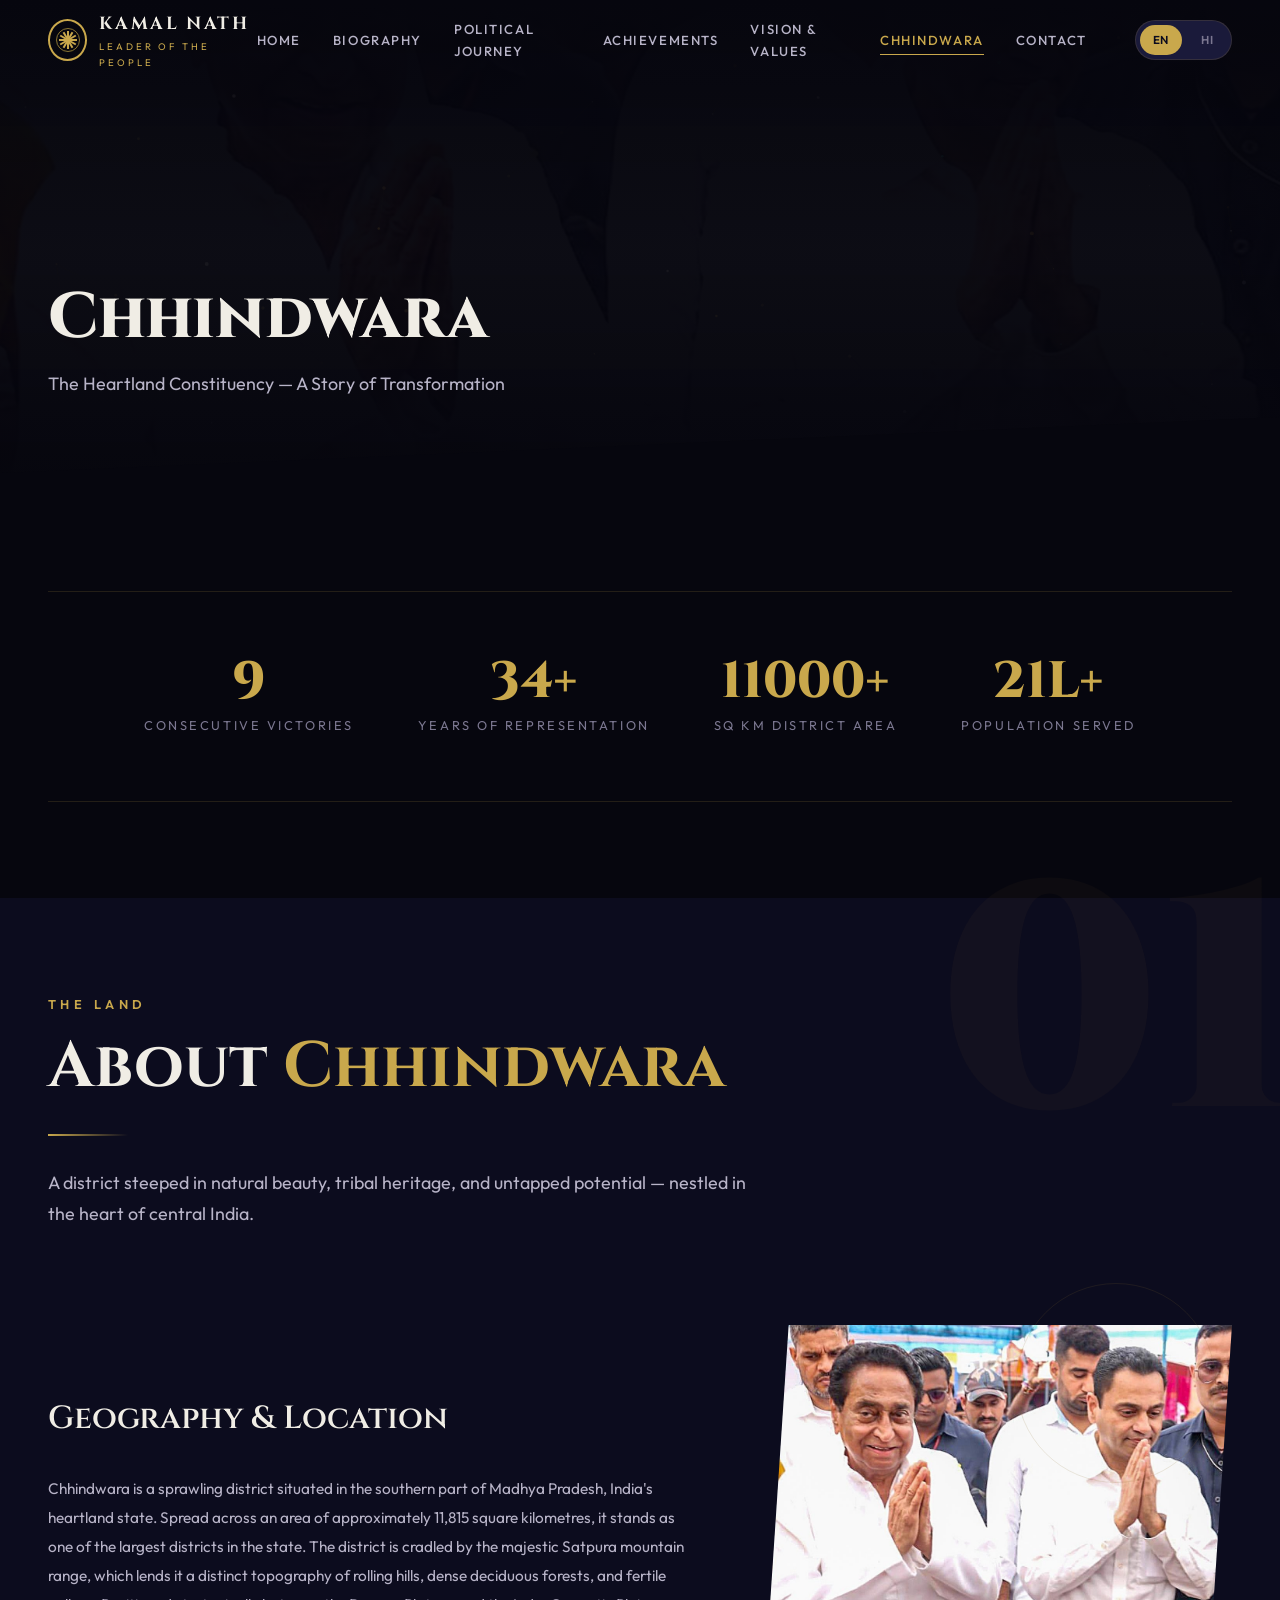
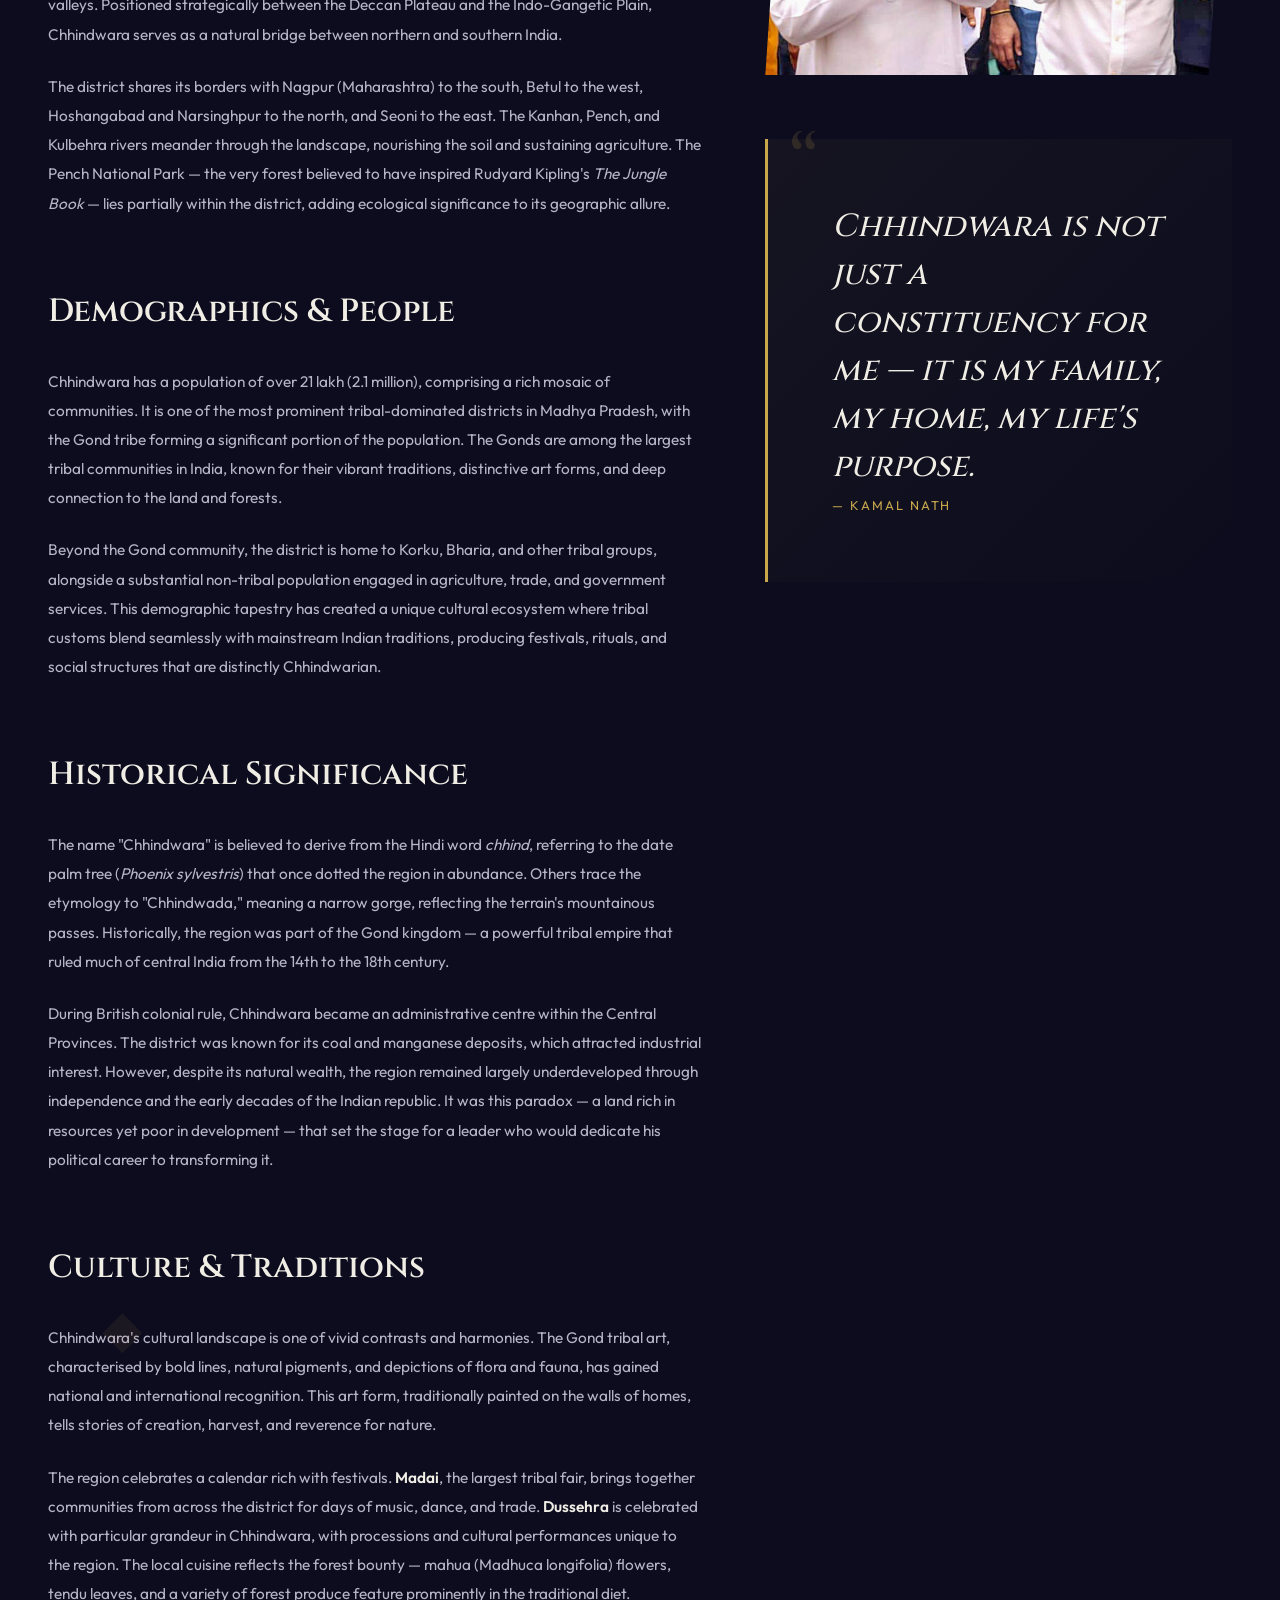
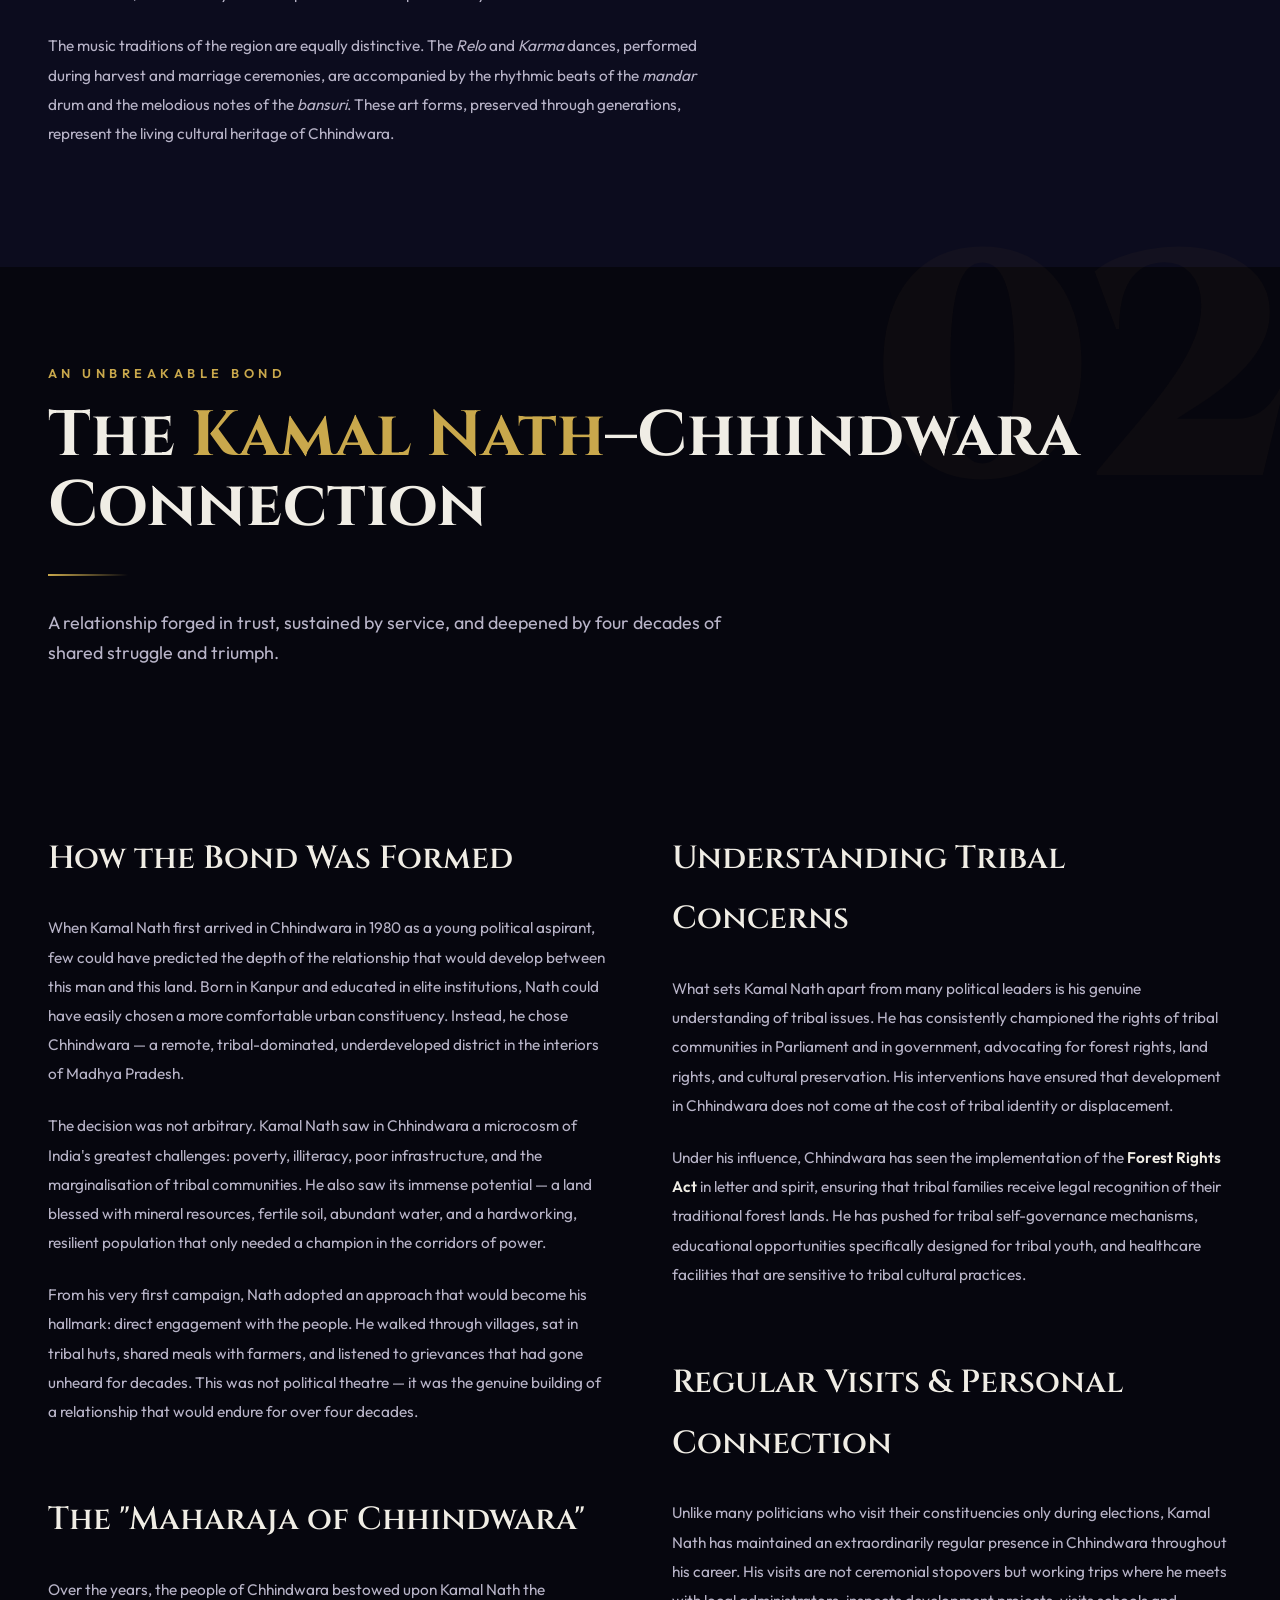
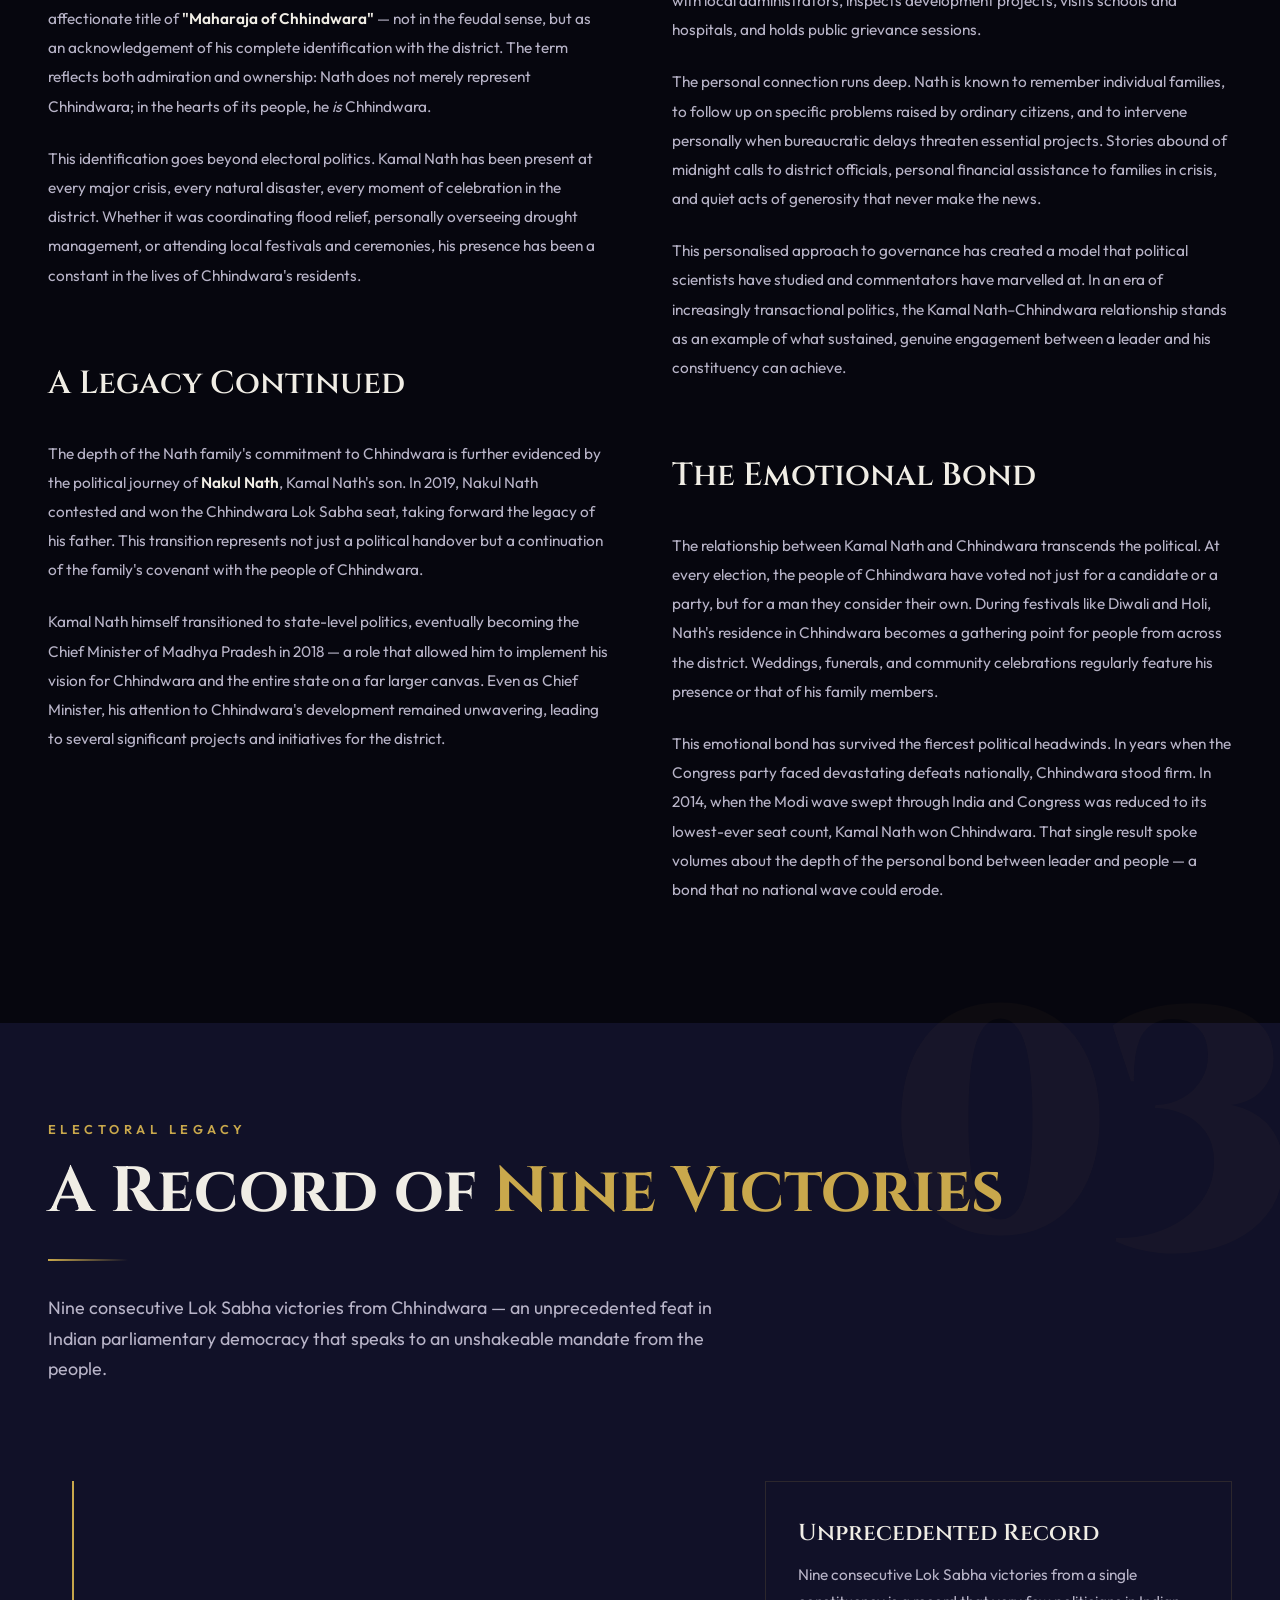
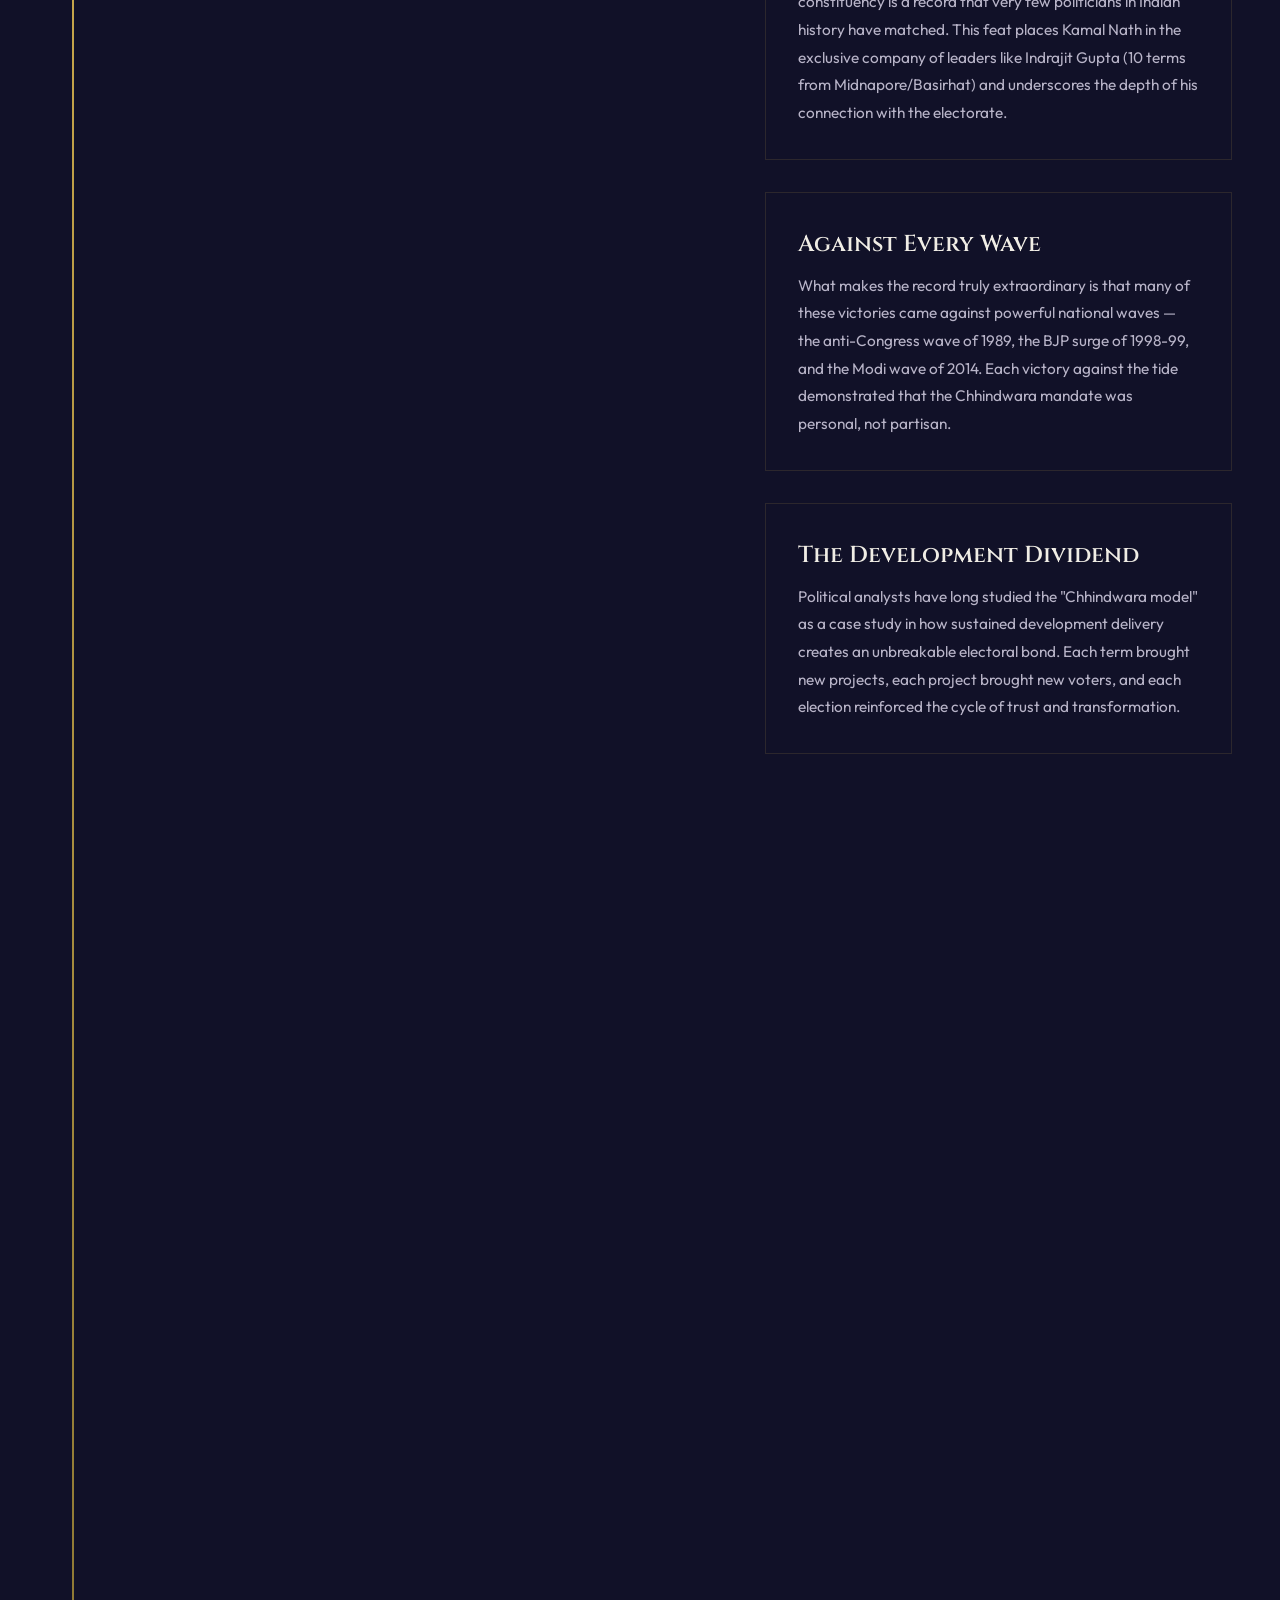
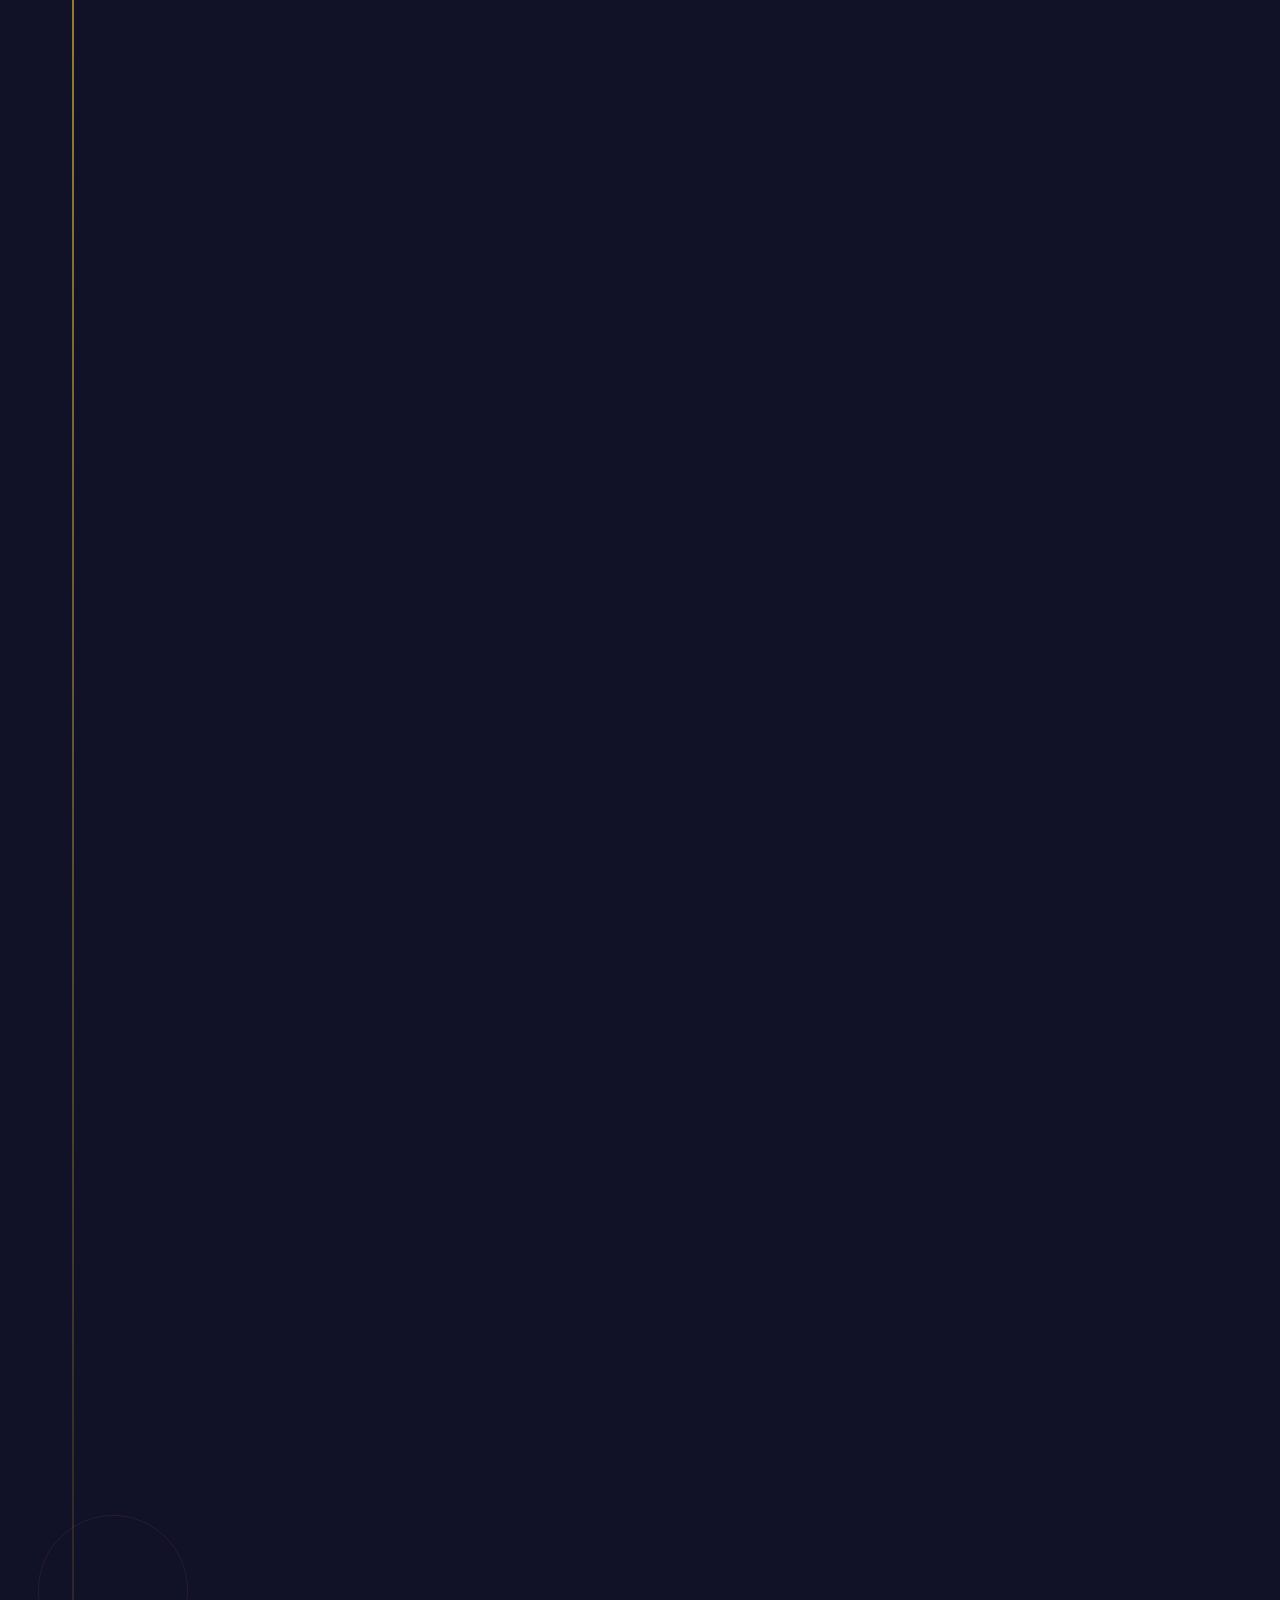
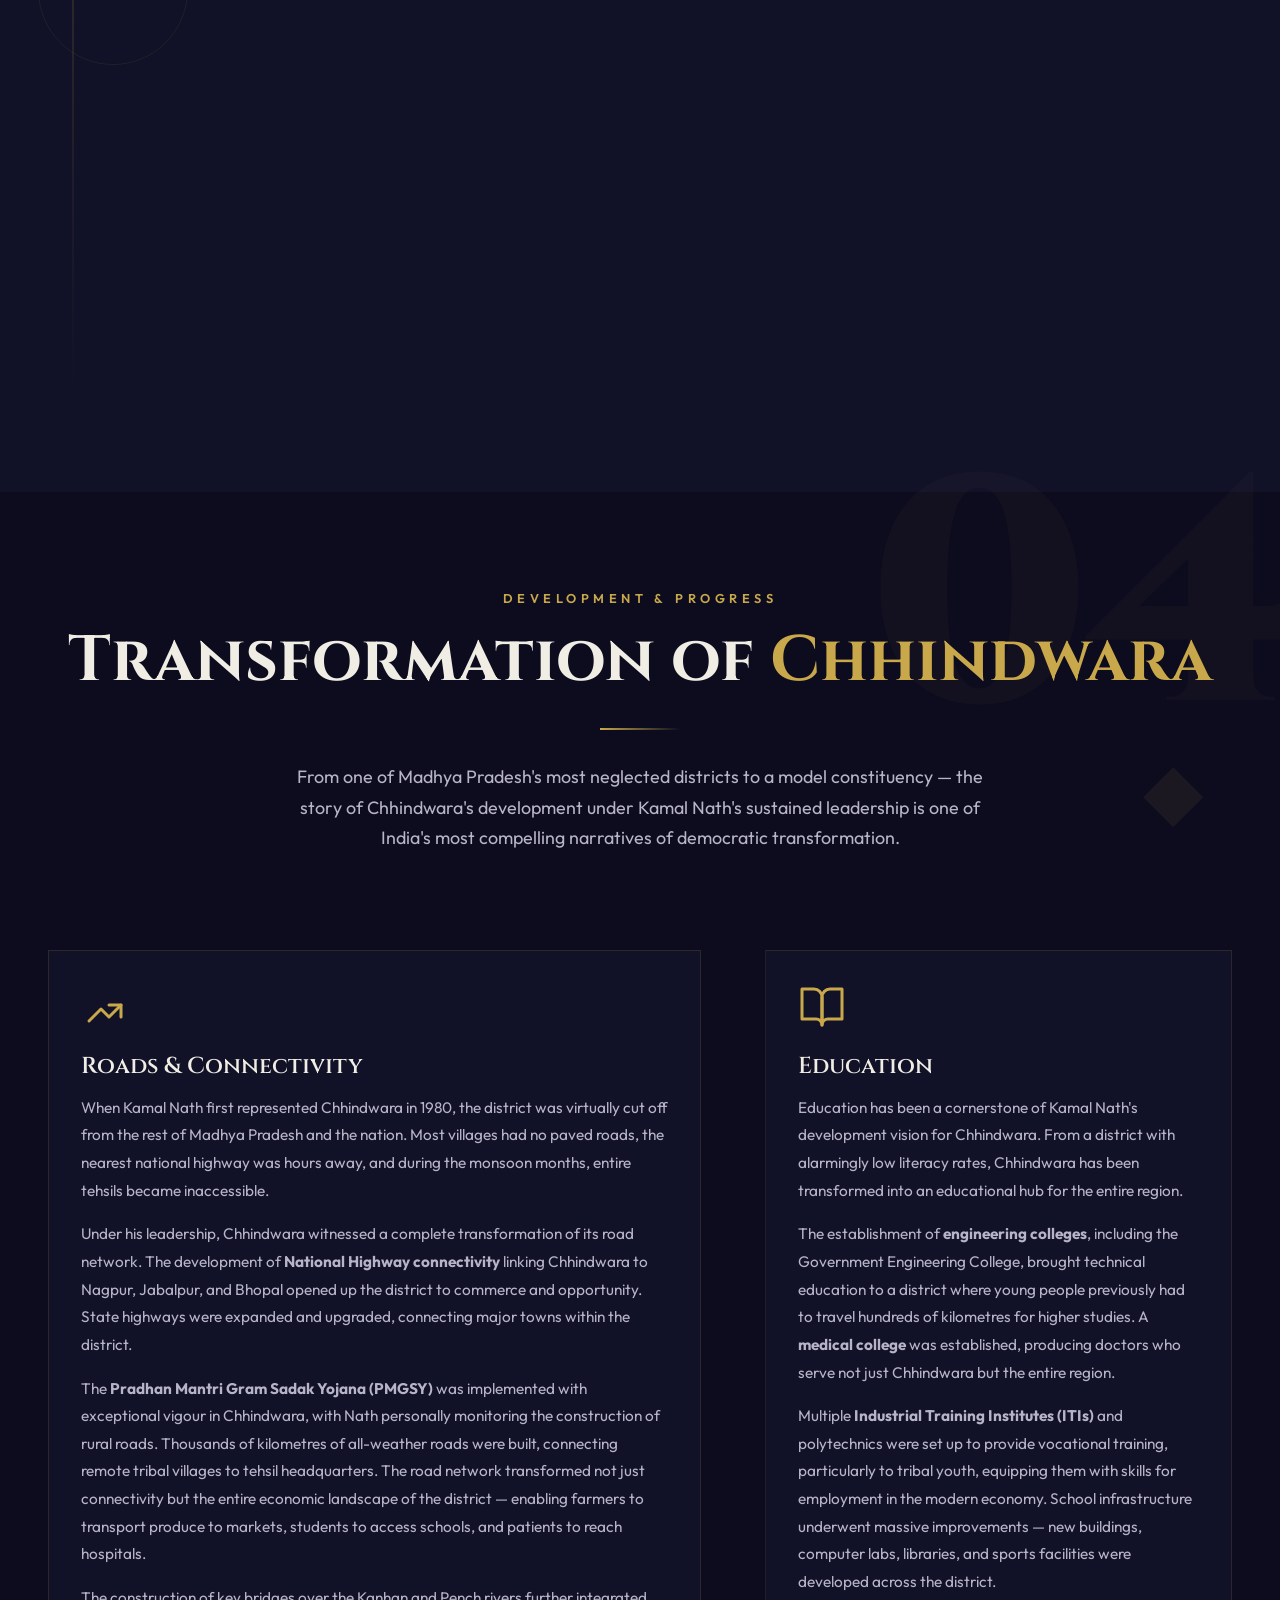
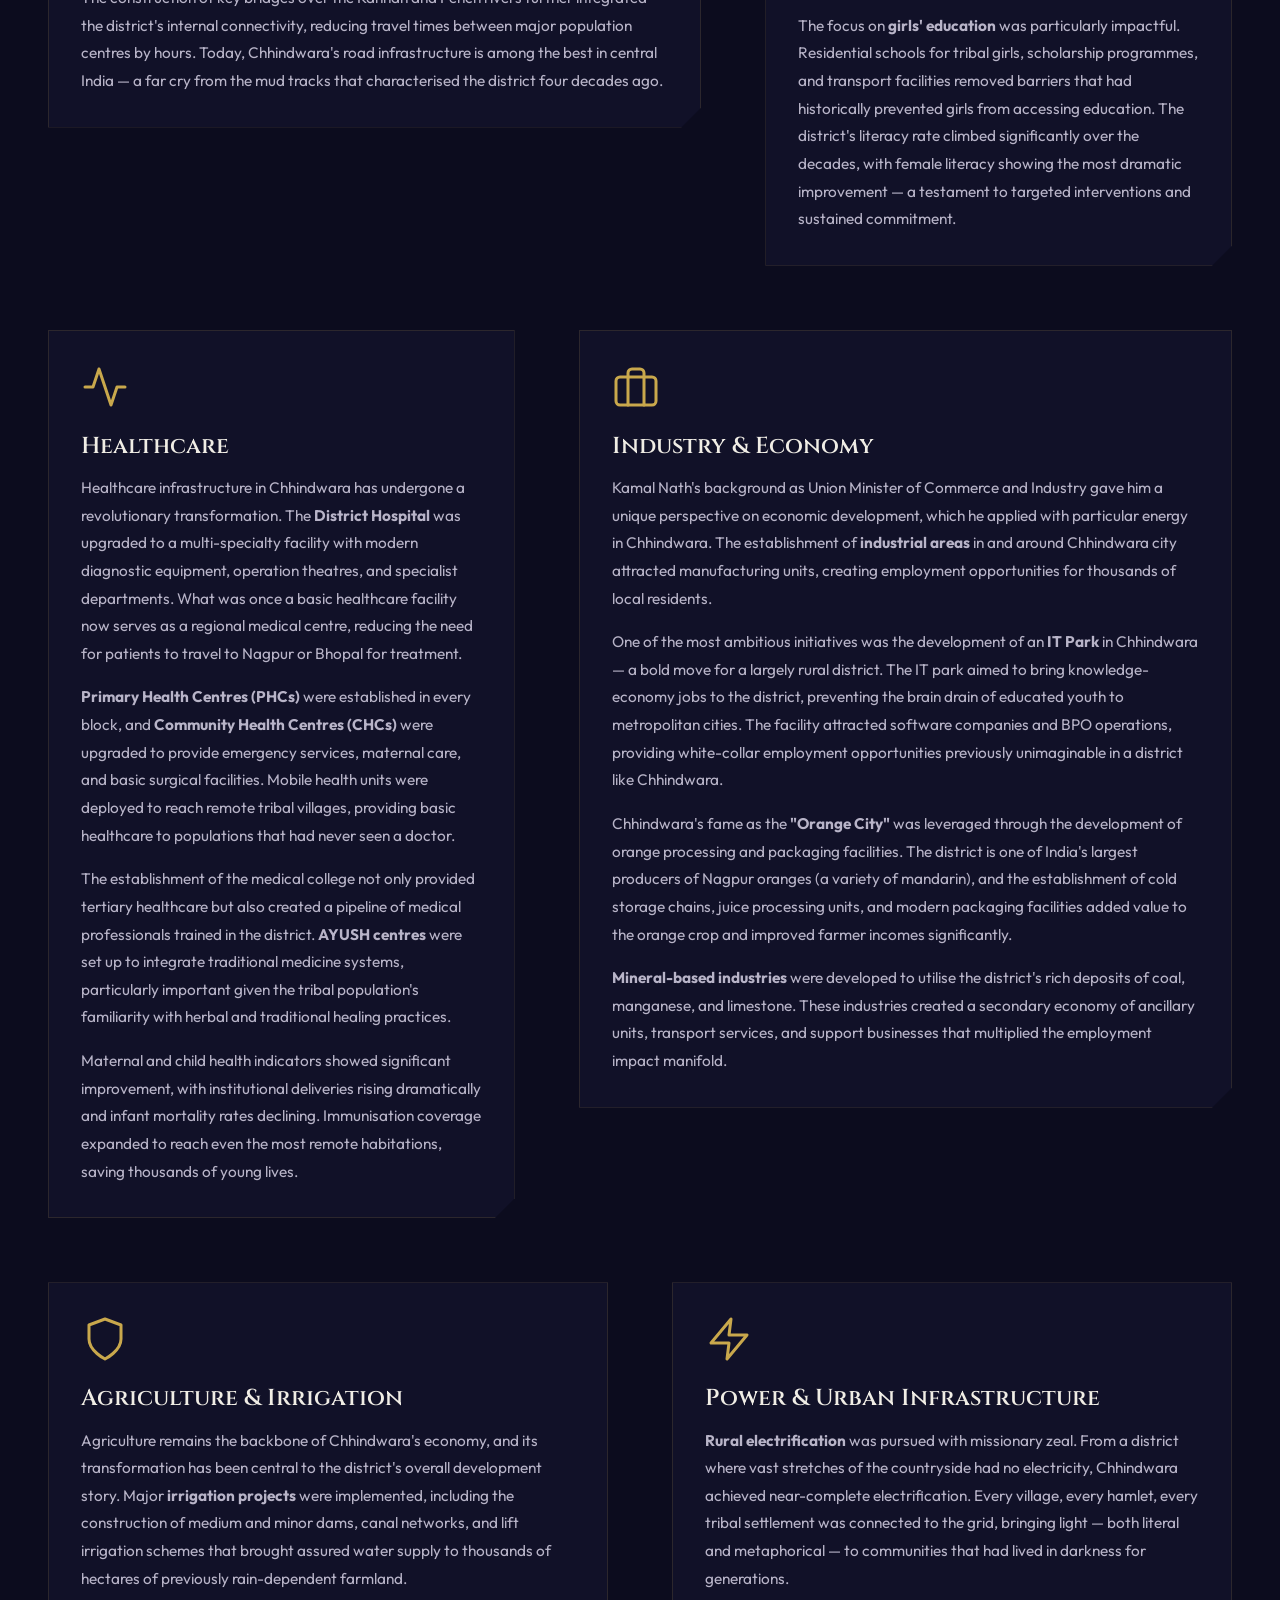
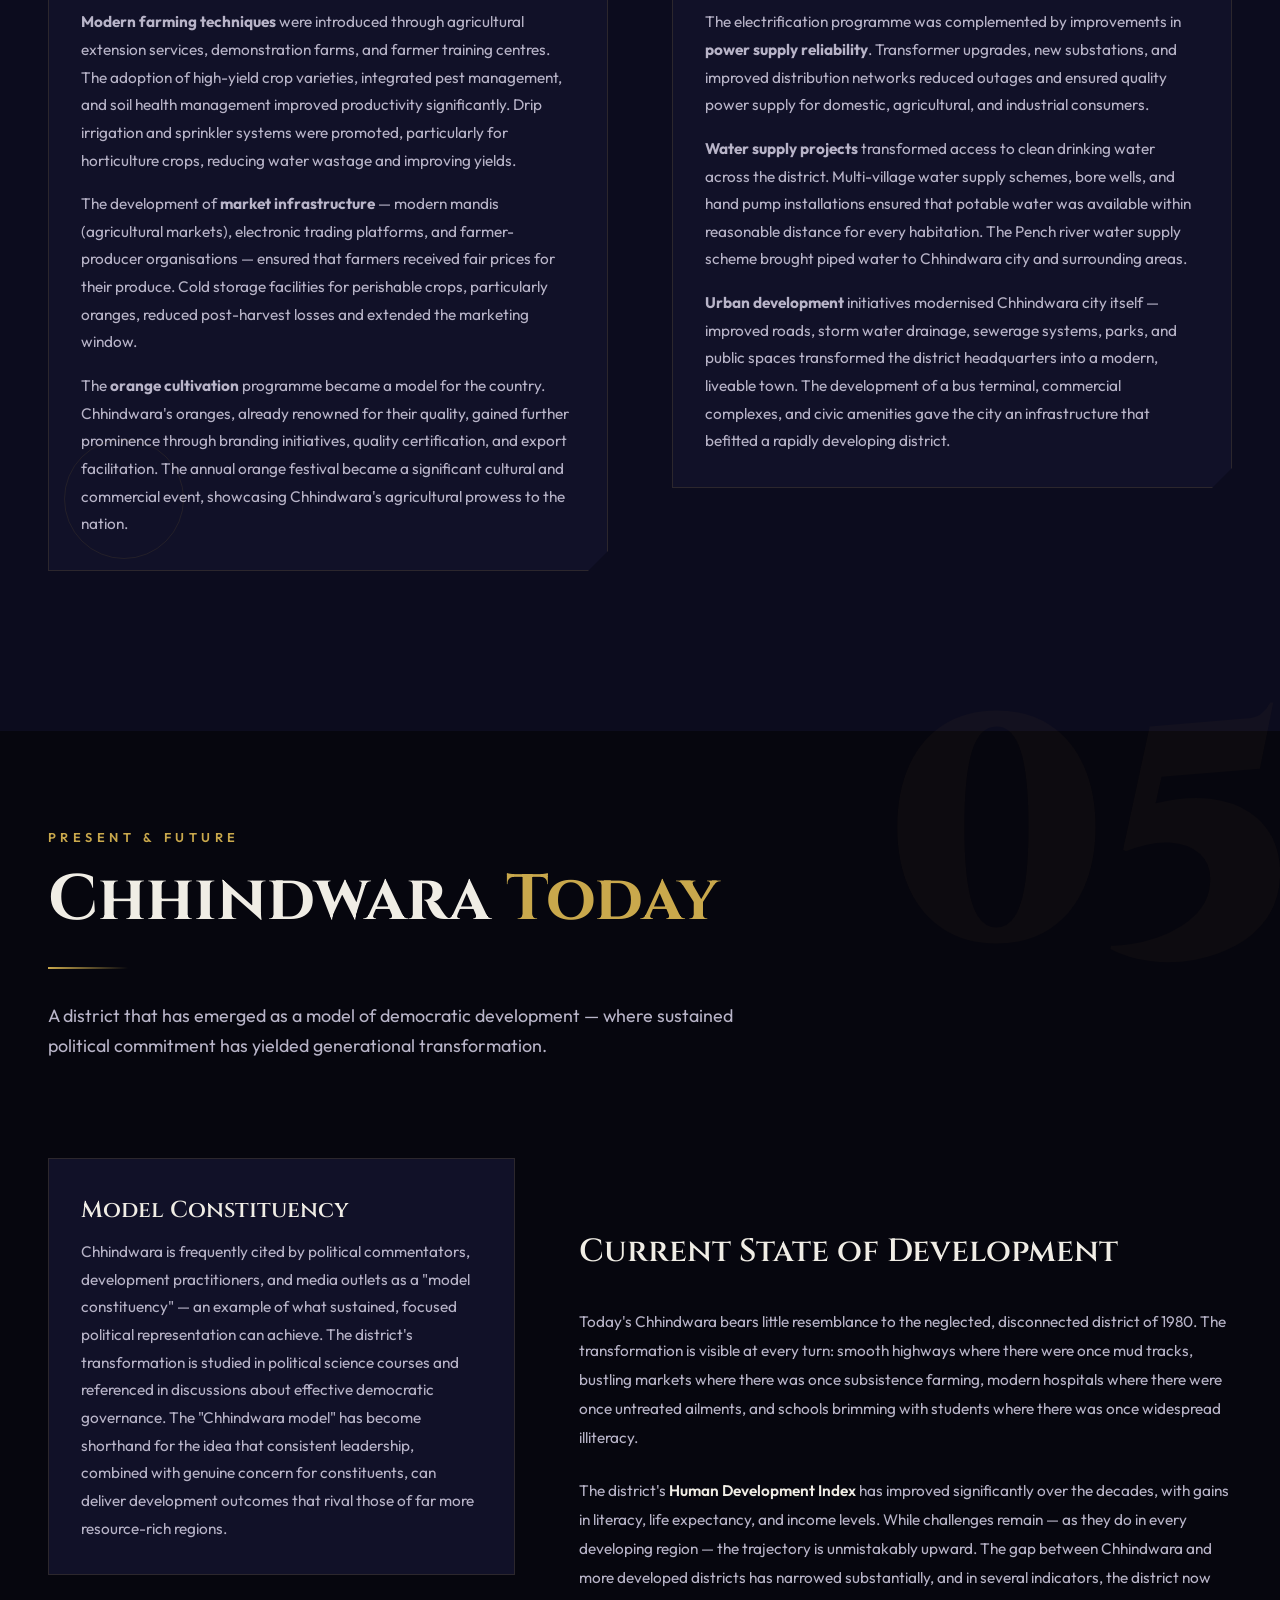
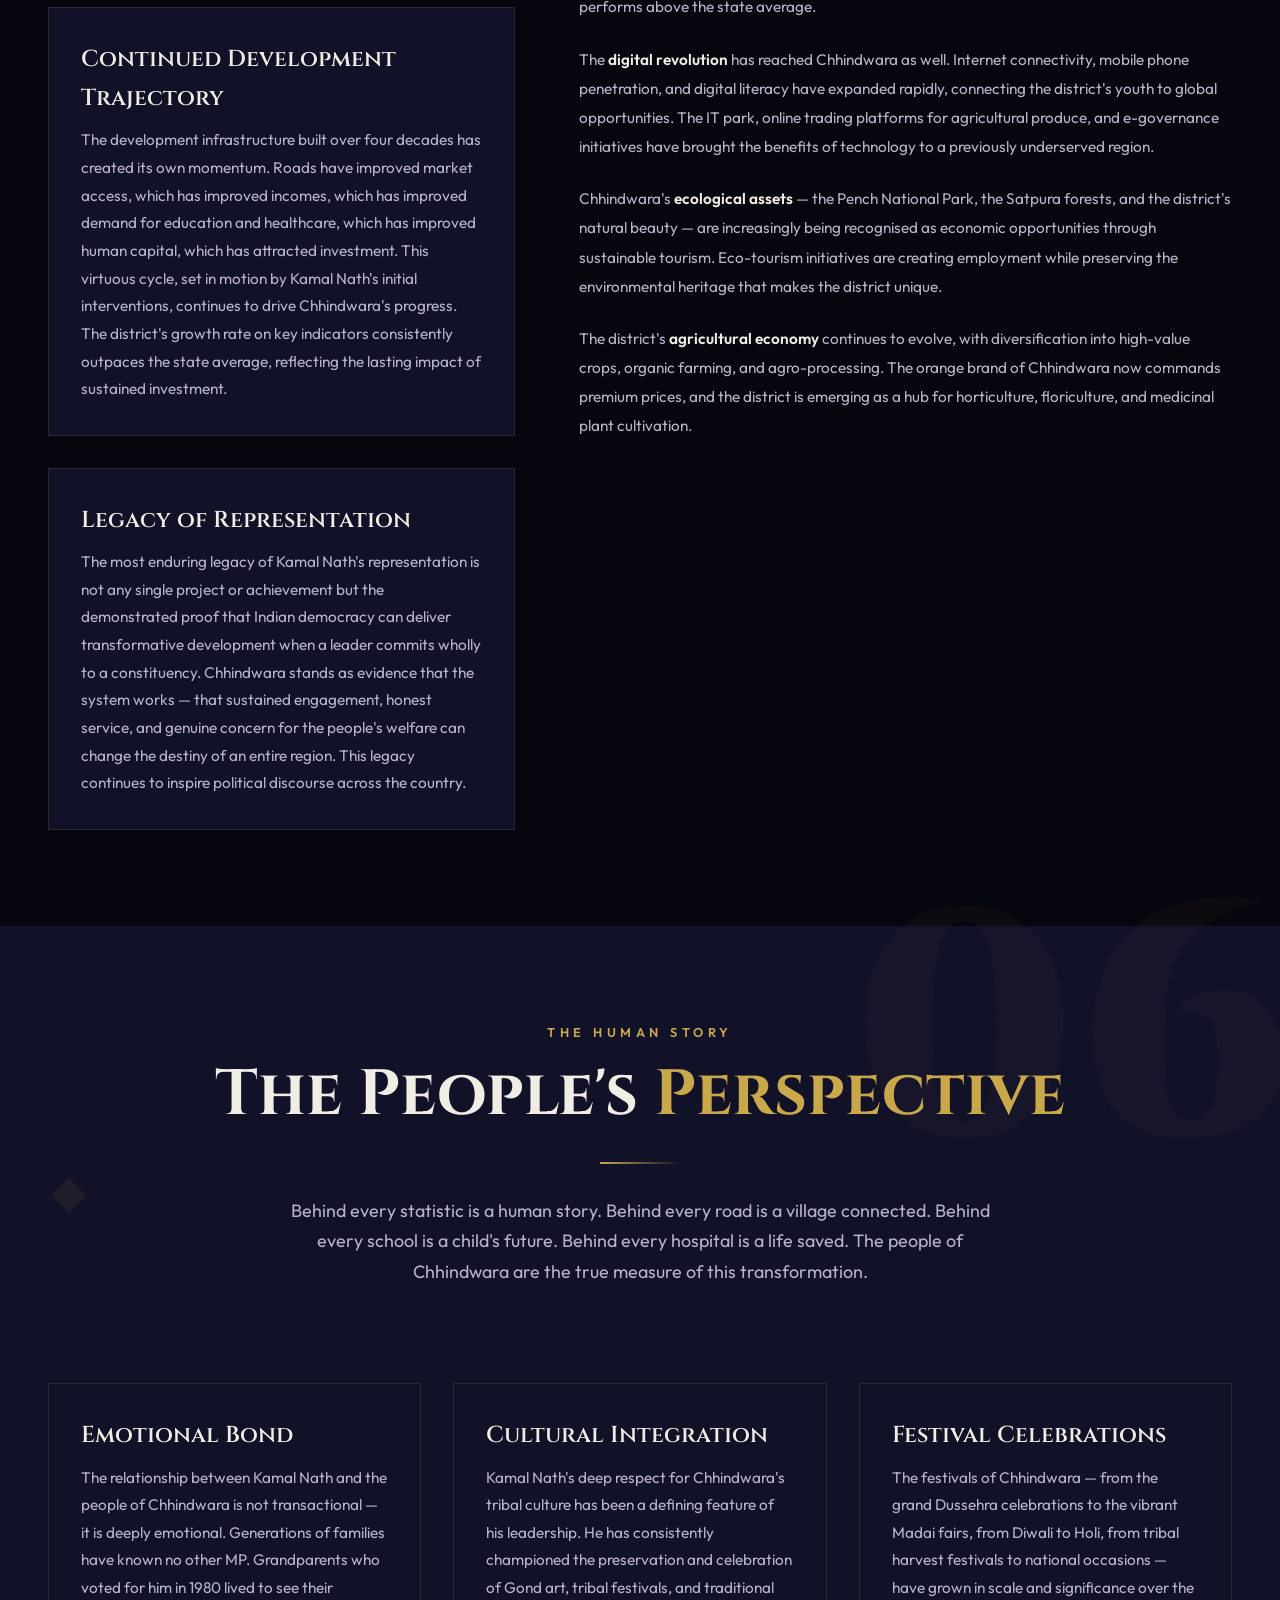
==== en/chhindwara.html @ b353829d "Initial commit" ====
<!DOCTYPE html>
<html lang="en">
<head>
  <meta charset="UTF-8">
  <meta name="viewport" content="width=device-width, initial-scale=1.0">
  <title>Chhindwara — Kamal Nath | The Heartland Constituency</title>
  <meta name="description" content="Discover the deep bond between Kamal Nath and Chhindwara — 9 consecutive electoral victories, decades of transformative development, and an unbreakable relationship with the people.">
  <link rel="stylesheet" href="../css/style.css">
  <link rel="icon" type="image/x-icon" href="../images/favicon.ico">
</head>
<body>

  <!-- Loading Screen -->
  <div class="loader">
    <div class="loader__emblem"></div>
    <div class="loader__text">Loading</div>
  </div>

  <!-- Particle Background -->
  <canvas id="particle-canvas"></canvas>

  <!-- Navigation -->
  <nav class="nav">
    <a href="index.html" class="nav__logo">
      <div class="nav__logo-emblem">
        <span class="ashoka-spoke" style="transform: rotate(0deg)"></span>
        <span class="ashoka-spoke" style="transform: rotate(30deg)"></span>
        <span class="ashoka-spoke" style="transform: rotate(60deg)"></span>
        <span class="ashoka-spoke" style="transform: rotate(90deg)"></span>
        <span class="ashoka-spoke" style="transform: rotate(120deg)"></span>
        <span class="ashoka-spoke" style="transform: rotate(150deg)"></span>
      </div>
      <div>
        <span class="nav__logo-text">Kamal Nath</span>
        <span class="nav__logo-subtitle">Leader of the People</span>
      </div>
    </a>

    <div class="nav__links">
      <a href="index.html" class="nav__link">Home</a>
      <a href="biography.html" class="nav__link">Biography</a>
      <a href="political-journey.html" class="nav__link">Political Journey</a>
      <a href="achievements.html" class="nav__link">Achievements</a>
      <a href="vision-values.html" class="nav__link">Vision &amp; Values</a>
      <a href="chhindwara.html" class="nav__link active">Chhindwara</a>
      <a href="contact.html" class="nav__link">Contact</a>
      <div class="lang-toggle">
        <a href="chhindwara.html" class="lang-toggle__btn active">EN</a>
        <a href="../hi/chhindwara.html" class="lang-toggle__btn">HI</a>
      </div>
    </div>

    <button class="nav__hamburger" aria-label="Toggle navigation">
      <span></span>
      <span></span>
      <span></span>
    </button>
  </nav>

  <!-- Mobile Navigation Overlay -->
  <div class="nav__mobile-overlay">
    <a href="index.html" class="nav__link">Home</a>
    <a href="biography.html" class="nav__link">Biography</a>
    <a href="political-journey.html" class="nav__link">Political Journey</a>
    <a href="achievements.html" class="nav__link">Achievements</a>
    <a href="vision-values.html" class="nav__link">Vision &amp; Values</a>
    <a href="chhindwara.html" class="nav__link active">Chhindwara</a>
    <a href="contact.html" class="nav__link">Contact</a>
    <div class="lang-toggle">
      <a href="chhindwara.html" class="lang-toggle__btn active">EN</a>
      <a href="../hi/chhindwara.html" class="lang-toggle__btn">HI</a>
    </div>
  </div>

  <!-- Page Header -->
  <header class="page-header">
    <div class="page-header__bg">
      <img src="../images/kamal-nath-chhindwara.jpg" alt="Kamal Nath in Chhindwara">
      <div class="page-header__bg-overlay"></div>
    </div>
    <div class="page-header__content">
      <h1 class="page-header__title">Chhindwara</h1>
      <p class="page-header__subtitle">The Heartland Constituency &mdash; A Story of Transformation</p>
    </div>
    <div class="page-header__diagonal"></div>
  </header>

  <!-- Stats Row -->
  <section class="section section--void">
    <div class="section__container">
      <div class="stats-row reveal">
        <div class="stat-item">
          <div class="stat-item__number" data-count="9">0</div>
          <div class="stat-item__label">Consecutive Victories</div>
        </div>
        <div class="stat-item">
          <div class="stat-item__number" data-count="34" data-suffix="+">0</div>
          <div class="stat-item__label">Years of Representation</div>
        </div>
        <div class="stat-item">
          <div class="stat-item__number" data-count="11000" data-suffix="+">0</div>
          <div class="stat-item__label">Sq Km District Area</div>
        </div>
        <div class="stat-item">
          <div class="stat-item__number" data-count="21" data-suffix="L+">0</div>
          <div class="stat-item__label">Population Served</div>
        </div>
      </div>
    </div>
  </section>

  <!-- Section 1: About Chhindwara -->
  <section class="section section--dark">
    <div class="section__container">
      <span class="section__bg-number">01</span>

      <div class="section__header reveal">
        <div class="section__overline">The Land</div>
        <h2 class="section__title">About <span class="gold">Chhindwara</span></h2>
        <div class="gold-sep"></div>
        <p class="section__subtitle">A district steeped in natural beauty, tribal heritage, and untapped potential &mdash; nestled in the heart of central India.</p>
      </div>

      <div class="grid-asymmetric">
        <div class="prose reveal reveal--left">
          <h3>Geography &amp; Location</h3>
          <p>Chhindwara is a sprawling district situated in the southern part of Madhya Pradesh, India's heartland state. Spread across an area of approximately 11,815 square kilometres, it stands as one of the largest districts in the state. The district is cradled by the majestic Satpura mountain range, which lends it a distinct topography of rolling hills, dense deciduous forests, and fertile valleys. Positioned strategically between the Deccan Plateau and the Indo-Gangetic Plain, Chhindwara serves as a natural bridge between northern and southern India.</p>
          <p>The district shares its borders with Nagpur (Maharashtra) to the south, Betul to the west, Hoshangabad and Narsinghpur to the north, and Seoni to the east. The Kanhan, Pench, and Kulbehra rivers meander through the landscape, nourishing the soil and sustaining agriculture. The Pench National Park &mdash; the very forest believed to have inspired Rudyard Kipling's <em>The Jungle Book</em> &mdash; lies partially within the district, adding ecological significance to its geographic allure.</p>

          <h3>Demographics &amp; People</h3>
          <p>Chhindwara has a population of over 21 lakh (2.1 million), comprising a rich mosaic of communities. It is one of the most prominent tribal-dominated districts in Madhya Pradesh, with the Gond tribe forming a significant portion of the population. The Gonds are among the largest tribal communities in India, known for their vibrant traditions, distinctive art forms, and deep connection to the land and forests.</p>
          <p>Beyond the Gond community, the district is home to Korku, Bharia, and other tribal groups, alongside a substantial non-tribal population engaged in agriculture, trade, and government services. This demographic tapestry has created a unique cultural ecosystem where tribal customs blend seamlessly with mainstream Indian traditions, producing festivals, rituals, and social structures that are distinctly Chhindwarian.</p>

          <h3>Historical Significance</h3>
          <p>The name "Chhindwara" is believed to derive from the Hindi word <em>chhind</em>, referring to the date palm tree (<em>Phoenix sylvestris</em>) that once dotted the region in abundance. Others trace the etymology to "Chhindwada," meaning a narrow gorge, reflecting the terrain's mountainous passes. Historically, the region was part of the Gond kingdom &mdash; a powerful tribal empire that ruled much of central India from the 14th to the 18th century.</p>
          <p>During British colonial rule, Chhindwara became an administrative centre within the Central Provinces. The district was known for its coal and manganese deposits, which attracted industrial interest. However, despite its natural wealth, the region remained largely underdeveloped through independence and the early decades of the Indian republic. It was this paradox &mdash; a land rich in resources yet poor in development &mdash; that set the stage for a leader who would dedicate his political career to transforming it.</p>

          <h3>Culture &amp; Traditions</h3>
          <p>Chhindwara's cultural landscape is one of vivid contrasts and harmonies. The Gond tribal art, characterised by bold lines, natural pigments, and depictions of flora and fauna, has gained national and international recognition. This art form, traditionally painted on the walls of homes, tells stories of creation, harvest, and reverence for nature.</p>
          <p>The region celebrates a calendar rich with festivals. <strong>Madai</strong>, the largest tribal fair, brings together communities from across the district for days of music, dance, and trade. <strong>Dussehra</strong> is celebrated with particular grandeur in Chhindwara, with processions and cultural performances unique to the region. The local cuisine reflects the forest bounty &mdash; mahua (Madhuca longifolia) flowers, tendu leaves, and a variety of forest produce feature prominently in the traditional diet.</p>
          <p>The music traditions of the region are equally distinctive. The <em>Relo</em> and <em>Karma</em> dances, performed during harvest and marriage ceremonies, are accompanied by the rhythmic beats of the <em>mandar</em> drum and the melodious notes of the <em>bansuri</em>. These art forms, preserved through generations, represent the living cultural heritage of Chhindwara.</p>
        </div>

        <div class="reveal reveal--right">
          <div class="img-diagonal img-reveal" style="margin-bottom: var(--space-md);">
            <img src="../images/kamal-nath-chhindwara.jpg" alt="Kamal Nath with the people of Chhindwara" loading="lazy">
          </div>

          <div class="quote-block mt-lg">
            <p class="quote-block__text">Chhindwara is not just a constituency for me &mdash; it is my family, my home, my life's purpose.</p>
            <span class="quote-block__attribution">&mdash; Kamal Nath</span>
          </div>
        </div>
      </div>
    </div>
    <!-- Decorative Elements -->
    <div class="float-element float-element--circle" style="width: 200px; height: 200px; top: 15%; right: 5%;" data-speed="0.05"></div>
    <div class="float-element float-element--diamond" style="width: 40px; height: 40px; bottom: 20%; left: 8%;" data-speed="0.08"></div>
  </section>

  <!-- Section 2: The Kamal Nath-Chhindwara Bond -->
  <section class="section section--void">
    <div class="section__container">
      <span class="section__bg-number">02</span>

      <div class="section__header reveal">
        <div class="section__overline">An Unbreakable Bond</div>
        <h2 class="section__title">The <span class="gold">Kamal Nath</span>&ndash;Chhindwara Connection</h2>
        <div class="gold-sep"></div>
        <p class="section__subtitle">A relationship forged in trust, sustained by service, and deepened by four decades of shared struggle and triumph.</p>
      </div>

      <div class="grid-halves">
        <div class="prose reveal reveal--left">
          <h3>How the Bond Was Formed</h3>
          <p>When Kamal Nath first arrived in Chhindwara in 1980 as a young political aspirant, few could have predicted the depth of the relationship that would develop between this man and this land. Born in Kanpur and educated in elite institutions, Nath could have easily chosen a more comfortable urban constituency. Instead, he chose Chhindwara &mdash; a remote, tribal-dominated, underdeveloped district in the interiors of Madhya Pradesh.</p>
          <p>The decision was not arbitrary. Kamal Nath saw in Chhindwara a microcosm of India's greatest challenges: poverty, illiteracy, poor infrastructure, and the marginalisation of tribal communities. He also saw its immense potential &mdash; a land blessed with mineral resources, fertile soil, abundant water, and a hardworking, resilient population that only needed a champion in the corridors of power.</p>
          <p>From his very first campaign, Nath adopted an approach that would become his hallmark: direct engagement with the people. He walked through villages, sat in tribal huts, shared meals with farmers, and listened to grievances that had gone unheard for decades. This was not political theatre &mdash; it was the genuine building of a relationship that would endure for over four decades.</p>

          <h3>The "Maharaja of Chhindwara"</h3>
          <p>Over the years, the people of Chhindwara bestowed upon Kamal Nath the affectionate title of <strong>"Maharaja of Chhindwara"</strong> &mdash; not in the feudal sense, but as an acknowledgement of his complete identification with the district. The term reflects both admiration and ownership: Nath does not merely represent Chhindwara; in the hearts of its people, he <em>is</em> Chhindwara.</p>
          <p>This identification goes beyond electoral politics. Kamal Nath has been present at every major crisis, every natural disaster, every moment of celebration in the district. Whether it was coordinating flood relief, personally overseeing drought management, or attending local festivals and ceremonies, his presence has been a constant in the lives of Chhindwara's residents.</p>

          <h3>A Legacy Continued</h3>
          <p>The depth of the Nath family's commitment to Chhindwara is further evidenced by the political journey of <strong>Nakul Nath</strong>, Kamal Nath's son. In 2019, Nakul Nath contested and won the Chhindwara Lok Sabha seat, taking forward the legacy of his father. This transition represents not just a political handover but a continuation of the family's covenant with the people of Chhindwara.</p>
          <p>Kamal Nath himself transitioned to state-level politics, eventually becoming the Chief Minister of Madhya Pradesh in 2018 &mdash; a role that allowed him to implement his vision for Chhindwara and the entire state on a far larger canvas. Even as Chief Minister, his attention to Chhindwara's development remained unwavering, leading to several significant projects and initiatives for the district.</p>
        </div>

        <div class="prose reveal reveal--right">
          <h3>Understanding Tribal Concerns</h3>
          <p>What sets Kamal Nath apart from many political leaders is his genuine understanding of tribal issues. He has consistently championed the rights of tribal communities in Parliament and in government, advocating for forest rights, land rights, and cultural preservation. His interventions have ensured that development in Chhindwara does not come at the cost of tribal identity or displacement.</p>
          <p>Under his influence, Chhindwara has seen the implementation of the <strong>Forest Rights Act</strong> in letter and spirit, ensuring that tribal families receive legal recognition of their traditional forest lands. He has pushed for tribal self-governance mechanisms, educational opportunities specifically designed for tribal youth, and healthcare facilities that are sensitive to tribal cultural practices.</p>

          <h3>Regular Visits &amp; Personal Connection</h3>
          <p>Unlike many politicians who visit their constituencies only during elections, Kamal Nath has maintained an extraordinarily regular presence in Chhindwara throughout his career. His visits are not ceremonial stopovers but working trips where he meets with local administrators, inspects development projects, visits schools and hospitals, and holds public grievance sessions.</p>
          <p>The personal connection runs deep. Nath is known to remember individual families, to follow up on specific problems raised by ordinary citizens, and to intervene personally when bureaucratic delays threaten essential projects. Stories abound of midnight calls to district officials, personal financial assistance to families in crisis, and quiet acts of generosity that never make the news.</p>
          <p>This personalised approach to governance has created a model that political scientists have studied and commentators have marvelled at. In an era of increasingly transactional politics, the Kamal Nath&ndash;Chhindwara relationship stands as an example of what sustained, genuine engagement between a leader and his constituency can achieve.</p>

          <h3>The Emotional Bond</h3>
          <p>The relationship between Kamal Nath and Chhindwara transcends the political. At every election, the people of Chhindwara have voted not just for a candidate or a party, but for a man they consider their own. During festivals like Diwali and Holi, Nath's residence in Chhindwara becomes a gathering point for people from across the district. Weddings, funerals, and community celebrations regularly feature his presence or that of his family members.</p>
          <p>This emotional bond has survived the fiercest political headwinds. In years when the Congress party faced devastating defeats nationally, Chhindwara stood firm. In 2014, when the Modi wave swept through India and Congress was reduced to its lowest-ever seat count, Kamal Nath won Chhindwara. That single result spoke volumes about the depth of the personal bond between leader and people &mdash; a bond that no national wave could erode.</p>
        </div>
      </div>
    </div>
  </section>

  <!-- Section 3: Electoral History Timeline -->
  <section class="section section--surface">
    <div class="section__container">
      <span class="section__bg-number">03</span>

      <div class="section__header reveal">
        <div class="section__overline">Electoral Legacy</div>
        <h2 class="section__title">A Record of <span class="gold">Nine Victories</span></h2>
        <div class="gold-sep"></div>
        <p class="section__subtitle">Nine consecutive Lok Sabha victories from Chhindwara &mdash; an unprecedented feat in Indian parliamentary democracy that speaks to an unshakeable mandate from the people.</p>
      </div>

      <div class="grid-asymmetric">
        <div class="timeline reveal">
          <div class="timeline__item">
            <div class="timeline__dot"></div>
            <div class="timeline__year">1980</div>
            <div class="timeline__title">The First Victory &mdash; A New Dawn</div>
            <div class="timeline__text">Kamal Nath contested the Chhindwara Lok Sabha constituency for the first time in the general elections that followed the collapse of the Janata Party government. Running on the Indian National Congress ticket under the leadership of Indira Gandhi, Nath won the seat decisively. This maiden victory marked the beginning of an extraordinary political journey. At a time when Chhindwara was one of the most neglected constituencies in Madhya Pradesh, Nath's arrival brought the promise of change and representation at the highest levels of Indian politics.</div>
          </div>

          <div class="timeline__item">
            <div class="timeline__dot"></div>
            <div class="timeline__year">1984</div>
            <div class="timeline__title">Re-election in the Rajiv Wave</div>
            <div class="timeline__text">The 1984 elections, held in the wake of Indira Gandhi's assassination, saw a massive sympathy wave for the Congress party led by Rajiv Gandhi. While the party swept the nation with 404 seats, Kamal Nath's victory in Chhindwara was not merely a product of the national wave. His margin of victory reflected the genuine development work he had initiated in his first term &mdash; road projects, school buildings, and the first signs of improved connectivity. The people of Chhindwara voted for a proven performer, not just a wave.</div>
          </div>

          <div class="timeline__item">
            <div class="timeline__dot"></div>
            <div class="timeline__year">1989</div>
            <div class="timeline__title">Victory Against the Opposition Surge</div>
            <div class="timeline__text">The 1989 elections were a watershed moment in Indian politics. The anti-Congress wave, fuelled by the Bofors scandal and the V.P. Singh-led opposition, decimated the Congress across most of India. The party's seat count dropped from 404 to just 197. Yet in Chhindwara, Kamal Nath held firm. His victory against the national tide was the first clear demonstration that his relationship with the constituency transcended party politics. The people of Chhindwara were voting for Kamal Nath the individual, not just the Congress symbol.</div>
          </div>

          <div class="timeline__item">
            <div class="timeline__dot"></div>
            <div class="timeline__year">1991</div>
            <div class="timeline__title">Winning Against Anti-Incumbency</div>
            <div class="timeline__text">In the turbulent elections of 1991, held in the shadow of Rajiv Gandhi's assassination and escalating communal tensions, Kamal Nath once again emerged victorious. By this point, he had been the MP for over a decade, and the typical anti-incumbency that plagues long-serving politicians should have set in. Instead, Nath's continued focus on infrastructure development, particularly rural roads and educational institutions, ensured that his support base only grew stronger. His ability to deliver tangible results immunised him against the anti-incumbency virus.</div>
          </div>

          <div class="timeline__item">
            <div class="timeline__dot"></div>
            <div class="timeline__year">1996</div>
            <div class="timeline__title">Continued Dominance</div>
            <div class="timeline__text">The fractured political landscape of 1996 saw the rise of coalition politics in India. No party won a clear majority, and governments changed rapidly at the centre. Amidst this instability, Kamal Nath's position in Chhindwara remained rock-solid. His fifth consecutive victory demonstrated that his support base was impervious to the national political volatility. By now, the development trajectory of Chhindwara was visibly different from neighbouring districts, and the people recognised and rewarded the difference.</div>
          </div>

          <div class="timeline__item">
            <div class="timeline__dot"></div>
            <div class="timeline__year">1998</div>
            <div class="timeline__title">Victory in Fragmented Polity</div>
            <div class="timeline__text">The BJP's rise to power under Atal Bihari Vajpayee posed a significant challenge to Congress candidates across the Hindi heartland. In Madhya Pradesh, the BJP was particularly strong, having governed the state for much of the 1990s. Yet Chhindwara remained an island of Congress strength, with Kamal Nath winning his sixth consecutive term. His focus on tribal welfare, healthcare improvements, and agricultural support had created a loyal base that no political opponent could penetrate.</div>
          </div>

          <div class="timeline__item">
            <div class="timeline__dot"></div>
            <div class="timeline__year">1999</div>
            <div class="timeline__title">Re-elected Comfortably</div>
            <div class="timeline__text">The 1999 elections, called after the fall of the Vajpayee government, saw the NDA return to power with a stronger mandate. The BJP swept Madhya Pradesh, winning most seats in the state. Chhindwara once again bucked the trend. Kamal Nath's seventh consecutive victory was a testament to the institutional strength of his relationship with the constituency. By this point, his understanding of the district's needs was encyclopaedic, and his network of development initiatives had touched virtually every village.</div>
          </div>

          <div class="timeline__item">
            <div class="timeline__dot"></div>
            <div class="timeline__year">2004</div>
            <div class="timeline__title">Victory &amp; Union Ministry</div>
            <div class="timeline__text">The UPA's unexpected victory in 2004 brought Kamal Nath to the centre of national governance. After winning his eighth consecutive term from Chhindwara, he was appointed Union Minister of Commerce and Industry in the Manmohan Singh government &mdash; one of the most powerful economic portfolios in the cabinet. This elevation gave Chhindwara a direct line to the corridors of economic policymaking in India. Nath used his ministerial position to attract investment, develop industrial infrastructure, and put Chhindwara on the national economic map.</div>
          </div>

          <div class="timeline__item">
            <div class="timeline__dot"></div>
            <div class="timeline__year">2009</div>
            <div class="timeline__title">A Massive Mandate</div>
            <div class="timeline__text">The 2009 elections saw Kamal Nath win his ninth consecutive term with one of his largest victory margins. The people of Chhindwara delivered a resounding verdict in his favour, acknowledging the transformative impact of his ministerial tenure on the district. Industrial development, road connectivity, educational institutions, and healthcare facilities had all seen quantum improvements. His victory margin reflected not just personal popularity but genuine satisfaction with tangible development outcomes.</div>
          </div>

          <div class="timeline__item">
            <div class="timeline__dot"></div>
            <div class="timeline__year">2014</div>
            <div class="timeline__title">Triumph Against the National Wave</div>
            <div class="timeline__text">The 2014 elections were perhaps the most remarkable testament to the Kamal Nath&ndash;Chhindwara bond. The Narendra Modi-led BJP won a historic mandate of 282 seats, while Congress was reduced to just 44 &mdash; its worst-ever performance. In Madhya Pradesh, the BJP swept all but two seats. One of those two was Chhindwara, where Kamal Nath won for the ninth consecutive time. This victory against the most powerful electoral wave in modern Indian history cemented his status as an unassailable force in Chhindwara politics.</div>
          </div>

          <div class="timeline__item">
            <div class="timeline__dot"></div>
            <div class="timeline__year">2019</div>
            <div class="timeline__title">Passing the Torch to Nakul Nath</div>
            <div class="timeline__text">Having taken oath as Chief Minister of Madhya Pradesh in December 2018, Kamal Nath stepped aside from the Lok Sabha contest in 2019, passing the baton to his son Nakul Nath. Nakul contested and won the Chhindwara seat, ensuring the continuity of the Nath family's representation. Though Nakul eventually lost the seat in subsequent elections, the 2019 victory symbolised the seamless transfer of trust from father to son &mdash; a trust built over nearly four decades of unwavering service.</div>
          </div>
        </div>

        <div class="reveal reveal--right">
          <div class="card glow-card mb-md">
            <div class="card__title">Unprecedented Record</div>
            <div class="card__text">Nine consecutive Lok Sabha victories from a single constituency is a record that very few politicians in Indian history have matched. This feat places Kamal Nath in the exclusive company of leaders like Indrajit Gupta (10 terms from Midnapore/Basirhat) and underscores the depth of his connection with the electorate.</div>
          </div>
          <div class="card glow-card mb-md">
            <div class="card__title">Against Every Wave</div>
            <div class="card__text">What makes the record truly extraordinary is that many of these victories came against powerful national waves &mdash; the anti-Congress wave of 1989, the BJP surge of 1998-99, and the Modi wave of 2014. Each victory against the tide demonstrated that the Chhindwara mandate was personal, not partisan.</div>
          </div>
          <div class="card glow-card">
            <div class="card__title">The Development Dividend</div>
            <div class="card__text">Political analysts have long studied the "Chhindwara model" as a case study in how sustained development delivery creates an unbreakable electoral bond. Each term brought new projects, each project brought new voters, and each election reinforced the cycle of trust and transformation.</div>
          </div>
        </div>
      </div>
    </div>
    <!-- Decorative Elements -->
    <div class="float-element float-element--circle" style="width: 150px; height: 150px; bottom: 10%; left: 3%;" data-speed="0.06"></div>
  </section>

  <!-- Section 4: Transformation of Chhindwara -->
  <section class="section section--dark">
    <div class="section__container">
      <span class="section__bg-number">04</span>

      <div class="section__header reveal text-center">
        <div class="section__overline">Development &amp; Progress</div>
        <h2 class="section__title">Transformation of <span class="gold">Chhindwara</span></h2>
        <div class="gold-sep gold-sep--center"></div>
        <p class="section__subtitle" style="margin-left: auto; margin-right: auto;">From one of Madhya Pradesh's most neglected districts to a model constituency &mdash; the story of Chhindwara's development under Kamal Nath's sustained leadership is one of India's most compelling narratives of democratic transformation.</p>
      </div>

      <!-- Roads & Connectivity -->
      <div class="grid-asymmetric mb-lg">
        <div class="card card--diagonal glow-card reveal reveal--left">
          <div class="card__icon">
            <svg width="48" height="48" viewBox="0 0 24 24" fill="none" stroke="currentColor" stroke-width="1.5" stroke-linecap="round" stroke-linejoin="round"><path d="M4 19L10 13L14 17L20 11"/><polyline points="14 11 20 11 20 17"/></svg>
          </div>
          <div class="card__title">Roads &amp; Connectivity</div>
          <div class="card__text">
            <p>When Kamal Nath first represented Chhindwara in 1980, the district was virtually cut off from the rest of Madhya Pradesh and the nation. Most villages had no paved roads, the nearest national highway was hours away, and during the monsoon months, entire tehsils became inaccessible.</p>
            <p style="margin-top: 1rem;">Under his leadership, Chhindwara witnessed a complete transformation of its road network. The development of <strong>National Highway connectivity</strong> linking Chhindwara to Nagpur, Jabalpur, and Bhopal opened up the district to commerce and opportunity. State highways were expanded and upgraded, connecting major towns within the district.</p>
            <p style="margin-top: 1rem;">The <strong>Pradhan Mantri Gram Sadak Yojana (PMGSY)</strong> was implemented with exceptional vigour in Chhindwara, with Nath personally monitoring the construction of rural roads. Thousands of kilometres of all-weather roads were built, connecting remote tribal villages to tehsil headquarters. The road network transformed not just connectivity but the entire economic landscape of the district &mdash; enabling farmers to transport produce to markets, students to access schools, and patients to reach hospitals.</p>
            <p style="margin-top: 1rem;">The construction of key bridges over the Kanhan and Pench rivers further integrated the district's internal connectivity, reducing travel times between major population centres by hours. Today, Chhindwara's road infrastructure is among the best in central India &mdash; a far cry from the mud tracks that characterised the district four decades ago.</p>
          </div>
        </div>
        <div class="card card--diagonal glow-card reveal reveal--right">
          <div class="card__icon">
            <svg width="48" height="48" viewBox="0 0 24 24" fill="none" stroke="currentColor" stroke-width="1.5" stroke-linecap="round" stroke-linejoin="round"><path d="M2 3h6a4 4 0 0 1 4 4v14a3 3 0 0 0-3-3H2z"/><path d="M22 3h-6a4 4 0 0 0-4 4v14a3 3 0 0 1 3-3h7z"/></svg>
          </div>
          <div class="card__title">Education</div>
          <div class="card__text">
            <p>Education has been a cornerstone of Kamal Nath's development vision for Chhindwara. From a district with alarmingly low literacy rates, Chhindwara has been transformed into an educational hub for the entire region.</p>
            <p style="margin-top: 1rem;">The establishment of <strong>engineering colleges</strong>, including the Government Engineering College, brought technical education to a district where young people previously had to travel hundreds of kilometres for higher studies. A <strong>medical college</strong> was established, producing doctors who serve not just Chhindwara but the entire region.</p>
            <p style="margin-top: 1rem;">Multiple <strong>Industrial Training Institutes (ITIs)</strong> and polytechnics were set up to provide vocational training, particularly to tribal youth, equipping them with skills for employment in the modern economy. School infrastructure underwent massive improvements &mdash; new buildings, computer labs, libraries, and sports facilities were developed across the district.</p>
            <p style="margin-top: 1rem;">The focus on <strong>girls' education</strong> was particularly impactful. Residential schools for tribal girls, scholarship programmes, and transport facilities removed barriers that had historically prevented girls from accessing education. The district's literacy rate climbed significantly over the decades, with female literacy showing the most dramatic improvement &mdash; a testament to targeted interventions and sustained commitment.</p>
          </div>
        </div>
      </div>

      <!-- Healthcare & Industry -->
      <div class="grid-asymmetric grid-asymmetric--reverse mb-lg">
        <div class="card card--diagonal glow-card reveal reveal--left">
          <div class="card__icon">
            <svg width="48" height="48" viewBox="0 0 24 24" fill="none" stroke="currentColor" stroke-width="1.5" stroke-linecap="round" stroke-linejoin="round"><path d="M22 12h-4l-3 9L9 3l-3 9H2"/></svg>
          </div>
          <div class="card__title">Healthcare</div>
          <div class="card__text">
            <p>Healthcare infrastructure in Chhindwara has undergone a revolutionary transformation. The <strong>District Hospital</strong> was upgraded to a multi-specialty facility with modern diagnostic equipment, operation theatres, and specialist departments. What was once a basic healthcare facility now serves as a regional medical centre, reducing the need for patients to travel to Nagpur or Bhopal for treatment.</p>
            <p style="margin-top: 1rem;"><strong>Primary Health Centres (PHCs)</strong> were established in every block, and <strong>Community Health Centres (CHCs)</strong> were upgraded to provide emergency services, maternal care, and basic surgical facilities. Mobile health units were deployed to reach remote tribal villages, providing basic healthcare to populations that had never seen a doctor.</p>
            <p style="margin-top: 1rem;">The establishment of the medical college not only provided tertiary healthcare but also created a pipeline of medical professionals trained in the district. <strong>AYUSH centres</strong> were set up to integrate traditional medicine systems, particularly important given the tribal population's familiarity with herbal and traditional healing practices.</p>
            <p style="margin-top: 1rem;">Maternal and child health indicators showed significant improvement, with institutional deliveries rising dramatically and infant mortality rates declining. Immunisation coverage expanded to reach even the most remote habitations, saving thousands of young lives.</p>
          </div>
        </div>
        <div class="card card--diagonal glow-card reveal reveal--right">
          <div class="card__icon">
            <svg width="48" height="48" viewBox="0 0 24 24" fill="none" stroke="currentColor" stroke-width="1.5" stroke-linecap="round" stroke-linejoin="round"><rect x="2" y="7" width="20" height="14" rx="2" ry="2"/><path d="M16 21V5a2 2 0 0 0-2-2h-4a2 2 0 0 0-2 2v16"/></svg>
          </div>
          <div class="card__title">Industry &amp; Economy</div>
          <div class="card__text">
            <p>Kamal Nath's background as Union Minister of Commerce and Industry gave him a unique perspective on economic development, which he applied with particular energy in Chhindwara. The establishment of <strong>industrial areas</strong> in and around Chhindwara city attracted manufacturing units, creating employment opportunities for thousands of local residents.</p>
            <p style="margin-top: 1rem;">One of the most ambitious initiatives was the development of an <strong>IT Park</strong> in Chhindwara &mdash; a bold move for a largely rural district. The IT park aimed to bring knowledge-economy jobs to the district, preventing the brain drain of educated youth to metropolitan cities. The facility attracted software companies and BPO operations, providing white-collar employment opportunities previously unimaginable in a district like Chhindwara.</p>
            <p style="margin-top: 1rem;">Chhindwara's fame as the <strong>"Orange City"</strong> was leveraged through the development of orange processing and packaging facilities. The district is one of India's largest producers of Nagpur oranges (a variety of mandarin), and the establishment of cold storage chains, juice processing units, and modern packaging facilities added value to the orange crop and improved farmer incomes significantly.</p>
            <p style="margin-top: 1rem;"><strong>Mineral-based industries</strong> were developed to utilise the district's rich deposits of coal, manganese, and limestone. These industries created a secondary economy of ancillary units, transport services, and support businesses that multiplied the employment impact manifold.</p>
          </div>
        </div>
      </div>

      <!-- Agriculture & Power -->
      <div class="grid-halves mb-lg">
        <div class="card card--diagonal glow-card reveal reveal--left">
          <div class="card__icon">
            <svg width="48" height="48" viewBox="0 0 24 24" fill="none" stroke="currentColor" stroke-width="1.5" stroke-linecap="round" stroke-linejoin="round"><path d="M12 22s8-4 8-10V5l-8-3-8 3v7c0 6 8 10 8 10z"/></svg>
          </div>
          <div class="card__title">Agriculture &amp; Irrigation</div>
          <div class="card__text">
            <p>Agriculture remains the backbone of Chhindwara's economy, and its transformation has been central to the district's overall development story. Major <strong>irrigation projects</strong> were implemented, including the construction of medium and minor dams, canal networks, and lift irrigation schemes that brought assured water supply to thousands of hectares of previously rain-dependent farmland.</p>
            <p style="margin-top: 1rem;"><strong>Modern farming techniques</strong> were introduced through agricultural extension services, demonstration farms, and farmer training centres. The adoption of high-yield crop varieties, integrated pest management, and soil health management improved productivity significantly. Drip irrigation and sprinkler systems were promoted, particularly for horticulture crops, reducing water wastage and improving yields.</p>
            <p style="margin-top: 1rem;">The development of <strong>market infrastructure</strong> &mdash; modern mandis (agricultural markets), electronic trading platforms, and farmer-producer organisations &mdash; ensured that farmers received fair prices for their produce. Cold storage facilities for perishable crops, particularly oranges, reduced post-harvest losses and extended the marketing window.</p>
            <p style="margin-top: 1rem;">The <strong>orange cultivation</strong> programme became a model for the country. Chhindwara's oranges, already renowned for their quality, gained further prominence through branding initiatives, quality certification, and export facilitation. The annual orange festival became a significant cultural and commercial event, showcasing Chhindwara's agricultural prowess to the nation.</p>
          </div>
        </div>
        <div class="card card--diagonal glow-card reveal reveal--right">
          <div class="card__icon">
            <svg width="48" height="48" viewBox="0 0 24 24" fill="none" stroke="currentColor" stroke-width="1.5" stroke-linecap="round" stroke-linejoin="round"><polygon points="13 2 3 14 12 14 11 22 21 10 12 10 13 2"/></svg>
          </div>
          <div class="card__title">Power &amp; Urban Infrastructure</div>
          <div class="card__text">
            <p><strong>Rural electrification</strong> was pursued with missionary zeal. From a district where vast stretches of the countryside had no electricity, Chhindwara achieved near-complete electrification. Every village, every hamlet, every tribal settlement was connected to the grid, bringing light &mdash; both literal and metaphorical &mdash; to communities that had lived in darkness for generations.</p>
            <p style="margin-top: 1rem;">The electrification programme was complemented by improvements in <strong>power supply reliability</strong>. Transformer upgrades, new substations, and improved distribution networks reduced outages and ensured quality power supply for domestic, agricultural, and industrial consumers.</p>
            <p style="margin-top: 1rem;"><strong>Water supply projects</strong> transformed access to clean drinking water across the district. Multi-village water supply schemes, bore wells, and hand pump installations ensured that potable water was available within reasonable distance for every habitation. The Pench river water supply scheme brought piped water to Chhindwara city and surrounding areas.</p>
            <p style="margin-top: 1rem;"><strong>Urban development</strong> initiatives modernised Chhindwara city itself &mdash; improved roads, storm water drainage, sewerage systems, parks, and public spaces transformed the district headquarters into a modern, liveable town. The development of a bus terminal, commercial complexes, and civic amenities gave the city an infrastructure that befitted a rapidly developing district.</p>
          </div>
        </div>
      </div>

    </div>
    <!-- Decorative Elements -->
    <div class="float-element float-element--diamond" style="width: 60px; height: 60px; top: 8%; right: 6%;" data-speed="0.04"></div>
    <div class="float-element float-element--circle" style="width: 120px; height: 120px; bottom: 5%; left: 5%;" data-speed="0.07"></div>
  </section>

  <!-- Section 5: Chhindwara Today -->
  <section class="section section--void">
    <div class="section__container">
      <span class="section__bg-number">05</span>

      <div class="section__header reveal">
        <div class="section__overline">Present &amp; Future</div>
        <h2 class="section__title">Chhindwara <span class="gold">Today</span></h2>
        <div class="gold-sep"></div>
        <p class="section__subtitle">A district that has emerged as a model of democratic development &mdash; where sustained political commitment has yielded generational transformation.</p>
      </div>

      <div class="grid-asymmetric grid-asymmetric--reverse">
        <div class="reveal reveal--left">
          <div class="card glow-card mb-md">
            <div class="card__title">Model Constituency</div>
            <div class="card__text">Chhindwara is frequently cited by political commentators, development practitioners, and media outlets as a "model constituency" &mdash; an example of what sustained, focused political representation can achieve. The district's transformation is studied in political science courses and referenced in discussions about effective democratic governance. The "Chhindwara model" has become shorthand for the idea that consistent leadership, combined with genuine concern for constituents, can deliver development outcomes that rival those of far more resource-rich regions.</div>
          </div>
          <div class="card glow-card mb-md">
            <div class="card__title">Continued Development Trajectory</div>
            <div class="card__text">The development infrastructure built over four decades has created its own momentum. Roads have improved market access, which has improved incomes, which has improved demand for education and healthcare, which has improved human capital, which has attracted investment. This virtuous cycle, set in motion by Kamal Nath's initial interventions, continues to drive Chhindwara's progress. The district's growth rate on key indicators consistently outpaces the state average, reflecting the lasting impact of sustained investment.</div>
          </div>
          <div class="card glow-card">
            <div class="card__title">Legacy of Representation</div>
            <div class="card__text">The most enduring legacy of Kamal Nath's representation is not any single project or achievement but the demonstrated proof that Indian democracy can deliver transformative development when a leader commits wholly to a constituency. Chhindwara stands as evidence that the system works &mdash; that sustained engagement, honest service, and genuine concern for the people's welfare can change the destiny of an entire region. This legacy continues to inspire political discourse across the country.</div>
          </div>
        </div>

        <div class="prose reveal reveal--right">
          <h3>Current State of Development</h3>
          <p>Today's Chhindwara bears little resemblance to the neglected, disconnected district of 1980. The transformation is visible at every turn: smooth highways where there were once mud tracks, bustling markets where there was once subsistence farming, modern hospitals where there were once untreated ailments, and schools brimming with students where there was once widespread illiteracy.</p>
          <p>The district's <strong>Human Development Index</strong> has improved significantly over the decades, with gains in literacy, life expectancy, and income levels. While challenges remain &mdash; as they do in every developing region &mdash; the trajectory is unmistakably upward. The gap between Chhindwara and more developed districts has narrowed substantially, and in several indicators, the district now performs above the state average.</p>
          <p>The <strong>digital revolution</strong> has reached Chhindwara as well. Internet connectivity, mobile phone penetration, and digital literacy have expanded rapidly, connecting the district's youth to global opportunities. The IT park, online trading platforms for agricultural produce, and e-governance initiatives have brought the benefits of technology to a previously underserved region.</p>
          <p>Chhindwara's <strong>ecological assets</strong> &mdash; the Pench National Park, the Satpura forests, and the district's natural beauty &mdash; are increasingly being recognised as economic opportunities through sustainable tourism. Eco-tourism initiatives are creating employment while preserving the environmental heritage that makes the district unique.</p>
          <p>The district's <strong>agricultural economy</strong> continues to evolve, with diversification into high-value crops, organic farming, and agro-processing. The orange brand of Chhindwara now commands premium prices, and the district is emerging as a hub for horticulture, floriculture, and medicinal plant cultivation.</p>
        </div>
      </div>
    </div>
  </section>

  <!-- Section 6: People's Perspective -->
  <section class="section section--surface">
    <div class="section__container">
      <span class="section__bg-number">06</span>

      <div class="section__header reveal text-center">
        <div class="section__overline">The Human Story</div>
        <h2 class="section__title">The People's <span class="gold">Perspective</span></h2>
        <div class="gold-sep gold-sep--center"></div>
        <p class="section__subtitle" style="margin-left: auto; margin-right: auto;">Behind every statistic is a human story. Behind every road is a village connected. Behind every school is a child's future. Behind every hospital is a life saved. The people of Chhindwara are the true measure of this transformation.</p>
      </div>

      <div class="grid-thirds">
        <div class="card glow-card reveal reveal-delay-1">
          <div class="card__title">Emotional Bond</div>
          <div class="card__text">The relationship between Kamal Nath and the people of Chhindwara is not transactional &mdash; it is deeply emotional. Generations of families have known no other MP. Grandparents who voted for him in 1980 lived to see their grandchildren benefit from the schools, roads, and hospitals he built. This multi-generational connection has created a bond that is not political in the conventional sense but familial in its depth and permanence.</div>
        </div>
        <div class="card glow-card reveal reveal-delay-2">
          <div class="card__title">Cultural Integration</div>
          <div class="card__text">Kamal Nath's deep respect for Chhindwara's tribal culture has been a defining feature of his leadership. He has consistently championed the preservation and celebration of Gond art, tribal festivals, and traditional practices. Under his influence, tribal culture has moved from the margins to the mainstream &mdash; receiving institutional support, national recognition, and integration into the district's development narrative rather than being treated as an obstacle to modernisation.</div>
        </div>
        <div class="card glow-card reveal reveal-delay-3">
          <div class="card__title">Festival Celebrations</div>
          <div class="card__text">The festivals of Chhindwara &mdash; from the grand Dussehra celebrations to the vibrant Madai fairs, from Diwali to Holi, from tribal harvest festivals to national occasions &mdash; have grown in scale and significance over the decades. These celebrations are not just cultural events but community-building exercises that strengthen social bonds and provide platforms for cultural expression. Kamal Nath's active participation in these festivals has reinforced the message that he is not an outsider governing from afar but a member of the community.</div>
        </div>
        <div class="card glow-card reveal reveal-delay-4">
          <div class="card__title">Community Development</div>
          <div class="card__text">Beyond government programmes and institutional development, a parallel stream of community-level development has taken place through local initiatives, self-help groups, and cooperative movements. Women's self-help groups have empowered thousands of women economically. Youth clubs and sports organisations have channelled young energy into productive activities. Community development committees have ensured that village-level needs are identified and addressed. This bottom-up development, nurtured by sustained political support from the top, has created a resilient social fabric.</div>
        </div>
        <div class="card glow-card reveal reveal-delay-5">
          <div class="card__title">Youth Aspirations</div>
          <div class="card__text">Perhaps the most telling indicator of Chhindwara's transformation is the aspirations of its youth. Young people in the district today aspire to careers in technology, medicine, engineering, and entrepreneurship &mdash; aspirations that were unthinkable a generation ago when the only options were subsistence farming or migration. This shift in aspirations, enabled by educational infrastructure and economic opportunities, represents the deepest and most lasting impact of Chhindwara's developmental journey.</div>
        </div>
        <div class="card glow-card reveal reveal-delay-5">
          <div class="card__title">Women's Empowerment</div>
          <div class="card__text">The empowerment of women in Chhindwara has been a quiet revolution. From improved access to education and healthcare to economic opportunities through self-help groups and small enterprises, women in the district have seen their lives transform fundamentally. Female literacy rates have climbed, maternal mortality has declined, and women's participation in local governance through panchayati raj institutions has increased. The district's women are not just beneficiaries of development but active agents of change in their communities.</div>
        </div>
      </div>

      <!-- Closing Quote -->
      <div class="quote-block reveal mt-lg">
        <p class="quote-block__text">The transformation of Chhindwara is not the achievement of one man &mdash; it is the collective triumph of a people who believed in their own potential and a leader who refused to let that potential go unrealised.</p>
        <span class="quote-block__attribution">&mdash; Kamal Nath, on four decades of representing Chhindwara</span>
      </div>

    </div>
    <!-- Decorative Elements -->
    <div class="float-element float-element--diamond" style="width: 35px; height: 35px; top: 12%; left: 4%;" data-speed="0.06"></div>
    <div class="float-element float-element--circle" style="width: 180px; height: 180px; bottom: 8%; right: 3%;" data-speed="0.04"></div>
  </section>

  <!-- Footer -->
  <footer class="footer">
    <div class="footer__container">
      <div class="footer__grid">
        <div class="footer__brand">
          <div class="footer__brand-name">Kamal Nath</div>
          <p class="footer__brand-text">A lifetime of public service dedicated to the people of Chhindwara and the nation. Nine-time Member of Parliament, Union Minister, and Chief Minister of Madhya Pradesh.</p>
        </div>
        <div>
          <div class="footer__col-title">Navigate</div>
          <a href="index.html" class="footer__col-link">Home</a>
          <a href="biography.html" class="footer__col-link">Biography</a>
          <a href="political-journey.html" class="footer__col-link">Political Journey</a>
          <a href="achievements.html" class="footer__col-link">Achievements</a>
        </div>
        <div>
          <div class="footer__col-title">Explore</div>
          <a href="vision-values.html" class="footer__col-link">Vision &amp; Values</a>
          <a href="chhindwara.html" class="footer__col-link">Chhindwara</a>
          <a href="contact.html" class="footer__col-link">Contact</a>
        </div>
        <div>
          <div class="footer__col-title">Connect</div>
          <a href="contact.html" class="footer__col-link">Get in Touch</a>
          <a href="../hi/chhindwara.html" class="footer__col-link">हिन्दी Version</a>
        </div>
      </div>
      <div class="footer__bottom">
        <div class="footer__credit">
          Designed and Managed by <a href="https://www.creaadesigns.com/" target="_blank" rel="noopener noreferrer">Creea Designs</a> and Digant Sharma<br>
          <a href="tel:+919920808363">+91-9920808363</a> &middot; <a href="mailto:im@digantsharma.com">im@digantsharma.com</a>
        </div>
        <div class="footer__copyright">&copy; 2024 Kamal Nath. All rights reserved.</div>
      </div>
    </div>
  </footer>

  <!-- Scripts -->
  <script src="../js/particles.js"></script>
  <script src="../js/main.js"></script>

</body>
</html>
---- css/style.css ----
/* ============================================
   KAMAL NATH - Official Website
   Design System: "Tectonic Sovereignty"
   RNG Seed: 7₃₁₉ → Diagonal Tectonics + Indigo/Gold + Particle Constellation
   ============================================ */

/* --- Google Fonts Import --- */
@import url('https://fonts.googleapis.com/css2?family=Cinzel:wght@400;500;600;700;800;900&family=Outfit:wght@300;400;500;600;700&family=Noto+Sans+Devanagari:wght@300;400;500;600;700&display=swap');

/* --- CSS Custom Properties (RNG-Generated Palette) --- */
:root {
  /* Primary Palette - Deep Indigo + Burnished Gold */
  --color-void: #06060E;
  --color-deep: #0C0C1E;
  --color-surface: #111128;
  --color-surface-elevated: #1A1A3A;
  --color-surface-glass: rgba(17, 17, 40, 0.82);
  --color-gold: #C9A84C;
  --color-gold-light: #E2CA7E;
  --color-gold-dim: #8B7633;
  --color-saffron: #B85A1F;
  --color-saffron-deep: #8B2500;
  --color-accent-teal: #2A9D8F;
  --color-text-primary: #F0EDE5;
  --color-text-secondary: #B8B4C8;
  --color-text-muted: #7B7790;
  --color-border: rgba(201, 168, 76, 0.15);
  --color-border-strong: rgba(201, 168, 76, 0.35);

  /* Typography Scale - Modular (1.333 ratio) */
  --font-display: 'Cinzel', serif;
  --font-body: 'Outfit', sans-serif;
  --font-hindi: 'Noto Sans Devanagari', sans-serif;
  --fs-hero: clamp(3.2rem, 8vw, 7.5rem);
  --fs-h1: clamp(2.4rem, 5vw, 4.5rem);
  --fs-h2: clamp(1.8rem, 3.5vw, 3rem);
  --fs-h3: clamp(1.3rem, 2.5vw, 2rem);
  --fs-h4: clamp(1.1rem, 1.8vw, 1.5rem);
  --fs-body: clamp(0.95rem, 1.2vw, 1.125rem);
  --fs-body-lg: clamp(1.05rem, 1.4vw, 1.3rem);
  --fs-small: clamp(0.8rem, 0.9vw, 0.9rem);
  --fs-caption: 0.75rem;

  /* Spacing */
  --space-xs: 0.5rem;
  --space-sm: 1rem;
  --space-md: 2rem;
  --space-lg: 4rem;
  --space-xl: 6rem;
  --space-2xl: 10rem;

  /* Layout */
  --container-max: 1400px;
  --container-narrow: 900px;
  --nav-height: 80px;

  /* Transitions */
  --ease-out-expo: cubic-bezier(0.16, 1, 0.3, 1);
  --ease-in-out-sine: cubic-bezier(0.37, 0, 0.63, 1);
  --duration-fast: 0.2s;
  --duration-normal: 0.5s;
  --duration-slow: 0.8s;
  --duration-glacial: 1.5s;

  /* Diagonal Cut Angle (RNG: 7.3deg) */
  --cut-angle: 7.3deg;
  --cut-skew: -7.3deg;
}

/* --- Reset & Base --- */
*, *::before, *::after {
  margin: 0;
  padding: 0;
  box-sizing: border-box;
}

html {
  scroll-behavior: smooth;
  -webkit-text-size-adjust: 100%;
  overflow-x: hidden;
}

body {
  font-family: var(--font-body);
  font-weight: 400;
  color: var(--color-text-primary);
  background-color: var(--color-void);
  line-height: 1.7;
  overflow-x: hidden;
  -webkit-font-smoothing: antialiased;
  -moz-osx-font-smoothing: grayscale;
}

body.hindi {
  font-family: var(--font-hindi), var(--font-body);
}

a {
  color: var(--color-gold);
  text-decoration: none;
  transition: color var(--duration-fast) ease;
}

a:hover {
  color: var(--color-gold-light);
}

img {
  max-width: 100%;
  height: auto;
  display: block;
}

ul, ol {
  list-style: none;
}

/* --- Particle Canvas Background --- */
#particle-canvas {
  position: fixed;
  top: 0;
  left: 0;
  width: 100%;
  height: 100%;
  z-index: 0;
  pointer-events: none;
  opacity: 0.6;
}

/* --- Navigation --- */
.nav {
  position: fixed;
  top: 0;
  left: 0;
  width: 100%;
  height: var(--nav-height);
  z-index: 1000;
  display: flex;
  align-items: center;
  justify-content: space-between;
  padding: 0 clamp(1.5rem, 4vw, 3rem);
  transition: background var(--duration-normal) var(--ease-out-expo),
              box-shadow var(--duration-normal) var(--ease-out-expo),
              backdrop-filter var(--duration-normal) var(--ease-out-expo);
}

.nav.scrolled {
  background: var(--color-surface-glass);
  backdrop-filter: blur(20px) saturate(1.4);
  -webkit-backdrop-filter: blur(20px) saturate(1.4);
  box-shadow: 0 1px 0 var(--color-border);
}

.nav__logo {
  display: flex;
  align-items: center;
  gap: 0.75rem;
  text-decoration: none;
  z-index: 1001;
}

.nav__logo-emblem {
  width: 42px;
  height: 42px;
  border: 2px solid var(--color-gold);
  border-radius: 50%;
  display: flex;
  align-items: center;
  justify-content: center;
  position: relative;
  overflow: hidden;
}

.nav__logo-emblem::before {
  content: '';
  position: absolute;
  width: 24px;
  height: 24px;
  border: 1.5px solid var(--color-gold-dim);
  border-radius: 50%;
}

.nav__logo-emblem .ashoka-spoke {
  width: 2px;
  height: 18px;
  background: var(--color-gold);
  position: absolute;
  transform-origin: center;
}

.nav__logo-text {
  font-family: var(--font-display);
  font-size: 1.1rem;
  font-weight: 700;
  color: var(--color-text-primary);
  letter-spacing: 0.15em;
  text-transform: uppercase;
}

.nav__logo-subtitle {
  font-family: var(--font-body);
  font-size: 0.6rem;
  font-weight: 400;
  color: var(--color-gold);
  letter-spacing: 0.3em;
  text-transform: uppercase;
  display: block;
  margin-top: -2px;
}

.nav__links {
  display: flex;
  align-items: center;
  gap: clamp(1.2rem, 2.5vw, 2.5rem);
}

.nav__link {
  font-family: var(--font-body);
  font-size: 0.82rem;
  font-weight: 500;
  color: var(--color-text-secondary);
  text-transform: uppercase;
  letter-spacing: 0.12em;
  text-decoration: none;
  position: relative;
  padding: 0.25rem 0;
  transition: color var(--duration-fast) ease;
}

.nav__link::after {
  content: '';
  position: absolute;
  bottom: 0;
  left: 0;
  width: 0;
  height: 1.5px;
  background: var(--color-gold);
  transition: width var(--duration-normal) var(--ease-out-expo);
}

.nav__link:hover,
.nav__link.active {
  color: var(--color-gold);
}

.nav__link:hover::after,
.nav__link.active::after {
  width: 100%;
}

/* Language Toggle */
.lang-toggle {
  display: flex;
  align-items: center;
  gap: 0.4rem;
  background: var(--color-surface-elevated);
  border: 1px solid var(--color-border);
  border-radius: 100px;
  padding: 0.25rem;
  margin-left: 1rem;
}

.lang-toggle__btn {
  font-family: var(--font-body);
  font-size: 0.72rem;
  font-weight: 600;
  padding: 0.3rem 0.8rem;
  border: none;
  border-radius: 100px;
  cursor: pointer;
  background: transparent;
  color: var(--color-text-muted);
  text-transform: uppercase;
  letter-spacing: 0.08em;
  transition: all var(--duration-fast) ease;
  text-decoration: none;
  display: inline-block;
}

.lang-toggle__btn.active {
  background: var(--color-gold);
  color: var(--color-deep);
}

.lang-toggle__btn:hover:not(.active) {
  color: var(--color-text-primary);
}

/* Mobile Nav Toggle */
.nav__hamburger {
  display: none;
  flex-direction: column;
  gap: 5px;
  cursor: pointer;
  z-index: 1001;
  padding: 8px;
  background: none;
  border: none;
}

.nav__hamburger span {
  width: 28px;
  height: 2px;
  background: var(--color-text-primary);
  transition: all var(--duration-normal) var(--ease-out-expo);
  display: block;
}

.nav__hamburger.open span:nth-child(1) {
  transform: rotate(45deg) translate(5px, 5px);
}

.nav__hamburger.open span:nth-child(2) {
  opacity: 0;
}

.nav__hamburger.open span:nth-child(3) {
  transform: rotate(-45deg) translate(5px, -5px);
}

/* Mobile Nav Overlay */
.nav__mobile-overlay {
  display: none;
  position: fixed;
  top: 0;
  left: 0;
  width: 100%;
  height: 100dvh;
  background: var(--color-deep);
  z-index: 999;
  flex-direction: column;
  align-items: center;
  justify-content: center;
  gap: 2rem;
  opacity: 0;
  transition: opacity var(--duration-normal) var(--ease-out-expo);
}

.nav__mobile-overlay.open {
  display: flex;
  opacity: 1;
}

.nav__mobile-overlay .nav__link {
  font-size: 1.3rem;
  letter-spacing: 0.2em;
}

.nav__mobile-overlay .lang-toggle {
  margin-left: 0;
  margin-top: 1rem;
}

/* --- Hero Section --- */
.hero {
  position: relative;
  min-height: 100vh;
  display: flex;
  align-items: center;
  overflow: hidden;
  padding-top: var(--nav-height);
}

.hero__bg-gradient {
  position: absolute;
  inset: 0;
  background:
    radial-gradient(ellipse 80% 60% at 20% 50%, rgba(201, 168, 76, 0.08) 0%, transparent 70%),
    radial-gradient(ellipse 60% 80% at 80% 30%, rgba(26, 15, 60, 0.4) 0%, transparent 60%),
    linear-gradient(180deg, var(--color-void) 0%, var(--color-deep) 50%, var(--color-void) 100%);
  z-index: 1;
}

.hero__diagonal-cut {
  position: absolute;
  bottom: -2px;
  left: 0;
  width: 100%;
  height: 150px;
  background: var(--color-void);
  clip-path: polygon(0 65%, 100% 0, 100% 100%, 0 100%);
  z-index: 3;
}

.hero__content {
  position: relative;
  z-index: 2;
  width: 100%;
  max-width: var(--container-max);
  margin: 0 auto;
  padding: var(--space-lg) clamp(1.5rem, 4vw, 3rem);
  display: grid;
  grid-template-columns: 1fr 1fr;
  gap: var(--space-lg);
  align-items: center;
}

.hero__text {
  max-width: 700px;
}

.hero__overline {
  font-family: var(--font-body);
  font-size: var(--fs-small);
  font-weight: 600;
  color: var(--color-gold);
  text-transform: uppercase;
  letter-spacing: 0.35em;
  margin-bottom: var(--space-sm);
  opacity: 0;
  transform: translateY(20px);
}

.hero__title {
  font-family: var(--font-display);
  font-size: var(--fs-hero);
  font-weight: 800;
  line-height: 0.95;
  color: var(--color-text-primary);
  margin-bottom: var(--space-md);
  opacity: 0;
  transform: translateY(40px);
}

.hero__title span.gold {
  color: var(--color-gold);
  display: block;
}

.hero__description {
  font-size: var(--fs-body-lg);
  color: var(--color-text-secondary);
  max-width: 550px;
  margin-bottom: var(--space-md);
  opacity: 0;
  transform: translateY(30px);
}

.hero__stats {
  display: flex;
  gap: var(--space-lg);
  margin-top: var(--space-md);
  opacity: 0;
  transform: translateY(30px);
}

.hero__stat-number {
  font-family: var(--font-display);
  font-size: clamp(2.5rem, 4vw, 3.5rem);
  font-weight: 800;
  color: var(--color-gold);
  line-height: 1;
}

.hero__stat-label {
  font-size: var(--fs-small);
  color: var(--color-text-muted);
  text-transform: uppercase;
  letter-spacing: 0.15em;
  margin-top: 0.25rem;
}

.hero__image-container {
  position: relative;
  display: flex;
  justify-content: center;
  align-items: center;
  opacity: 0;
  transform: translateX(60px);
}

.hero__image-frame {
  position: relative;
  width: clamp(280px, 28vw, 450px);
  aspect-ratio: 3/4;
  overflow: hidden;
  clip-path: polygon(8% 0, 100% 0, 92% 100%, 0 100%);
}

.hero__image-frame img {
  width: 100%;
  height: 100%;
  object-fit: cover;
  filter: contrast(1.05) brightness(0.95);
  transition: transform var(--duration-slow) var(--ease-out-expo);
}

.hero__image-frame:hover img {
  transform: scale(1.05);
}

.hero__image-border {
  position: absolute;
  top: -10px;
  right: -10px;
  width: 100%;
  height: 100%;
  border: 1.5px solid var(--color-gold-dim);
  clip-path: polygon(8% 0, 100% 0, 92% 100%, 0 100%);
  pointer-events: none;
}

.hero__image-accent {
  position: absolute;
  bottom: 20px;
  left: -30px;
  width: 120px;
  height: 120px;
  border: 1px solid var(--color-gold-dim);
  border-radius: 50%;
  opacity: 0.3;
}

/* --- Section Base Styles --- */
.section {
  position: relative;
  z-index: 1;
  padding: var(--space-xl) clamp(1.5rem, 4vw, 3rem);
}

.section--dark {
  background: var(--color-deep);
}

.section--void {
  background: var(--color-void);
}

.section--surface {
  background: var(--color-surface);
}

.section__container {
  max-width: var(--container-max);
  margin: 0 auto;
}

.section__container--narrow {
  max-width: var(--container-narrow);
  margin: 0 auto;
}

/* Diagonal Section Dividers */
.section__diagonal-top {
  position: absolute;
  top: -2px;
  left: 0;
  width: 100%;
  height: 100px;
  background: inherit;
  clip-path: polygon(0 0, 100% 60%, 100% 100%, 0 100%);
}

.section__diagonal-bottom {
  position: absolute;
  bottom: -2px;
  left: 0;
  width: 100%;
  height: 100px;
  background: inherit;
  clip-path: polygon(0 0, 100% 0, 100% 40%, 0 100%);
}

/* Section Headers */
.section__header {
  margin-bottom: var(--space-xl);
}

.section__overline {
  font-family: var(--font-body);
  font-size: var(--fs-small);
  font-weight: 600;
  color: var(--color-gold);
  text-transform: uppercase;
  letter-spacing: 0.35em;
  margin-bottom: var(--space-sm);
}

.section__title {
  font-family: var(--font-display);
  font-size: var(--fs-h1);
  font-weight: 700;
  line-height: 1.1;
  color: var(--color-text-primary);
  margin-bottom: var(--space-sm);
}

.section__title .gold {
  color: var(--color-gold);
}

.section__subtitle {
  font-size: var(--fs-body-lg);
  color: var(--color-text-secondary);
  max-width: 700px;
}

/* Background Decorative Number */
.section__bg-number {
  position: absolute;
  top: -0.15em;
  right: -0.05em;
  font-family: var(--font-display);
  font-size: clamp(10rem, 25vw, 25rem);
  font-weight: 900;
  color: rgba(201, 168, 76, 0.03);
  line-height: 1;
  pointer-events: none;
  user-select: none;
  z-index: 0;
}

/* --- Content Grid Layouts --- */
.grid-asymmetric {
  display: grid;
  grid-template-columns: 1.4fr 1fr;
  gap: var(--space-lg);
  align-items: start;
}

.grid-asymmetric--reverse {
  grid-template-columns: 1fr 1.4fr;
}

.grid-thirds {
  display: grid;
  grid-template-columns: repeat(3, 1fr);
  gap: var(--space-md);
}

.grid-halves {
  display: grid;
  grid-template-columns: 1fr 1fr;
  gap: var(--space-lg);
  align-items: start;
}

/* --- Cards --- */
.card {
  background: var(--color-surface);
  border: 1px solid var(--color-border);
  padding: var(--space-md);
  position: relative;
  overflow: hidden;
  transition: border-color var(--duration-normal) ease,
              transform var(--duration-normal) var(--ease-out-expo);
}

.card::before {
  content: '';
  position: absolute;
  top: 0;
  left: 0;
  width: 100%;
  height: 3px;
  background: linear-gradient(90deg, var(--color-gold), transparent);
  opacity: 0;
  transition: opacity var(--duration-normal) ease;
}

.card:hover {
  border-color: var(--color-border-strong);
  transform: translateY(-4px);
}

.card:hover::before {
  opacity: 1;
}

.card--diagonal {
  clip-path: polygon(0 0, 100% 0, 100% calc(100% - 20px), calc(100% - 20px) 100%, 0 100%);
}

.card__icon {
  width: 48px;
  height: 48px;
  display: flex;
  align-items: center;
  justify-content: center;
  margin-bottom: var(--space-sm);
  color: var(--color-gold);
  font-size: 1.5rem;
}

.card__title {
  font-family: var(--font-display);
  font-size: var(--fs-h4);
  font-weight: 600;
  color: var(--color-text-primary);
  margin-bottom: var(--space-xs);
}

.card__text {
  font-size: var(--fs-body);
  color: var(--color-text-secondary);
  line-height: 1.8;
}

.card__year {
  font-family: var(--font-display);
  font-size: var(--fs-h2);
  font-weight: 800;
  color: var(--color-gold);
  opacity: 0.15;
  position: absolute;
  top: 10px;
  right: 15px;
}

/* --- Timeline --- */
.timeline {
  position: relative;
  padding-left: 60px;
}

.timeline::before {
  content: '';
  position: absolute;
  left: 24px;
  top: 0;
  bottom: 0;
  width: 2px;
  background: linear-gradient(180deg, var(--color-gold), var(--color-gold-dim), transparent);
}

.timeline__item {
  position: relative;
  margin-bottom: var(--space-lg);
  opacity: 0;
  transform: translateX(-30px);
}

.timeline__dot {
  position: absolute;
  left: -44px;
  top: 6px;
  width: 14px;
  height: 14px;
  border: 2px solid var(--color-gold);
  border-radius: 50%;
  background: var(--color-deep);
  z-index: 1;
}

.timeline__dot::after {
  content: '';
  position: absolute;
  top: 50%;
  left: 50%;
  transform: translate(-50%, -50%);
  width: 6px;
  height: 6px;
  border-radius: 50%;
  background: var(--color-gold);
  opacity: 0;
  transition: opacity var(--duration-fast) ease;
}

.timeline__item:hover .timeline__dot::after {
  opacity: 1;
}

.timeline__year {
  font-family: var(--font-display);
  font-size: var(--fs-h4);
  font-weight: 700;
  color: var(--color-gold);
  margin-bottom: 0.25rem;
}

.timeline__title {
  font-family: var(--font-display);
  font-size: var(--fs-h4);
  font-weight: 600;
  color: var(--color-text-primary);
  margin-bottom: 0.5rem;
}

.timeline__text {
  font-size: var(--fs-body);
  color: var(--color-text-secondary);
  line-height: 1.8;
}

/* --- Quote Block --- */
.quote-block {
  position: relative;
  padding: var(--space-lg);
  border-left: 3px solid var(--color-gold);
  background: linear-gradient(135deg, rgba(201, 168, 76, 0.05), transparent);
  margin: var(--space-lg) 0;
}

.quote-block__text {
  font-family: var(--font-display);
  font-size: var(--fs-h3);
  font-weight: 500;
  color: var(--color-text-primary);
  line-height: 1.5;
  font-style: italic;
}

.quote-block__attribution {
  font-family: var(--font-body);
  font-size: var(--fs-small);
  color: var(--color-gold);
  margin-top: var(--space-sm);
  text-transform: uppercase;
  letter-spacing: 0.15em;
}

.quote-block::before {
  content: '\201C';
  position: absolute;
  top: -10px;
  left: 20px;
  font-family: var(--font-display);
  font-size: 6rem;
  color: var(--color-gold);
  opacity: 0.15;
  line-height: 1;
}

/* --- Image Treatments --- */
.img-diagonal {
  clip-path: polygon(5% 0, 100% 0, 95% 100%, 0 100%);
  overflow: hidden;
}

.img-duotone {
  position: relative;
  overflow: hidden;
}

.img-duotone::after {
  content: '';
  position: absolute;
  inset: 0;
  background: linear-gradient(135deg, rgba(201, 168, 76, 0.1), rgba(12, 12, 30, 0.3));
  mix-blend-mode: multiply;
  pointer-events: none;
}

.img-reveal {
  overflow: hidden;
}

.img-reveal img {
  transition: transform var(--duration-slow) var(--ease-out-expo);
}

.img-reveal:hover img {
  transform: scale(1.08);
}

/* --- Stat Counters --- */
.stats-row {
  display: flex;
  gap: var(--space-lg);
  padding: var(--space-lg) 0;
  border-top: 1px solid var(--color-border);
  border-bottom: 1px solid var(--color-border);
  justify-content: center;
  flex-wrap: wrap;
}

.stat-item {
  text-align: center;
  min-width: 150px;
}

.stat-item__number {
  font-family: var(--font-display);
  font-size: clamp(2.5rem, 4vw, 4rem);
  font-weight: 800;
  color: var(--color-gold);
  line-height: 1;
}

.stat-item__label {
  font-size: var(--fs-small);
  color: var(--color-text-muted);
  text-transform: uppercase;
  letter-spacing: 0.2em;
  margin-top: 0.5rem;
}

/* --- Prose Content --- */
.prose {
  font-size: var(--fs-body);
  color: var(--color-text-secondary);
  line-height: 1.9;
}

.prose p {
  margin-bottom: 1.5em;
}

.prose h3 {
  font-family: var(--font-display);
  font-size: var(--fs-h3);
  font-weight: 600;
  color: var(--color-text-primary);
  margin-top: 2em;
  margin-bottom: 0.75em;
}

.prose h4 {
  font-family: var(--font-display);
  font-size: var(--fs-h4);
  font-weight: 600;
  color: var(--color-text-primary);
  margin-top: 1.5em;
  margin-bottom: 0.5em;
}

.prose ul, .prose ol {
  margin-bottom: 1.5em;
  padding-left: 1.5em;
}

.prose ul li {
  position: relative;
  padding-left: 1.5em;
  margin-bottom: 0.5em;
}

.prose ul li::before {
  content: '';
  position: absolute;
  left: 0;
  top: 0.7em;
  width: 6px;
  height: 6px;
  background: var(--color-gold);
  clip-path: polygon(50% 0%, 100% 50%, 50% 100%, 0% 50%);
}

.prose ol {
  counter-reset: prose-counter;
  list-style: none;
}

.prose ol li {
  counter-increment: prose-counter;
  position: relative;
  padding-left: 2.5em;
  margin-bottom: 0.75em;
}

.prose ol li::before {
  content: counter(prose-counter, decimal-leading-zero);
  position: absolute;
  left: 0;
  font-family: var(--font-display);
  font-weight: 700;
  color: var(--color-gold);
  font-size: 0.9em;
}

.prose strong {
  color: var(--color-text-primary);
  font-weight: 600;
}

.prose blockquote {
  border-left: 3px solid var(--color-gold);
  padding-left: var(--space-md);
  margin: 2em 0;
  font-style: italic;
  color: var(--color-text-primary);
  font-size: var(--fs-body-lg);
}

/* --- Page Header (inner pages) --- */
.page-header {
  position: relative;
  min-height: 55vh;
  display: flex;
  align-items: flex-end;
  padding: var(--space-xl) clamp(1.5rem, 4vw, 3rem);
  padding-top: calc(var(--nav-height) + var(--space-xl));
  overflow: hidden;
}

.page-header__bg {
  position: absolute;
  inset: 0;
  z-index: 0;
}

.page-header__bg img {
  width: 100%;
  height: 100%;
  object-fit: cover;
  opacity: 0.2;
  filter: contrast(1.2) brightness(0.4);
}

.page-header__bg-overlay {
  position: absolute;
  inset: 0;
  background: linear-gradient(180deg,
    var(--color-void) 0%,
    rgba(6, 6, 14, 0.6) 50%,
    var(--color-void) 100%);
}

.page-header__content {
  position: relative;
  z-index: 2;
  max-width: var(--container-max);
  margin: 0 auto;
  width: 100%;
}

.page-header__title {
  font-family: var(--font-display);
  font-size: var(--fs-h1);
  font-weight: 800;
  line-height: 1.05;
  color: var(--color-text-primary);
  margin-bottom: var(--space-sm);
}

.page-header__subtitle {
  font-size: var(--fs-body-lg);
  color: var(--color-text-secondary);
  max-width: 600px;
}

.page-header__diagonal {
  position: absolute;
  bottom: -2px;
  left: 0;
  width: 100%;
  height: 80px;
  background: var(--color-void);
  clip-path: polygon(0 70%, 100% 0, 100% 100%, 0 100%);
  z-index: 3;
}

/* --- Footer --- */
.footer {
  position: relative;
  z-index: 1;
  background: var(--color-deep);
  border-top: 1px solid var(--color-border);
  padding: var(--space-xl) clamp(1.5rem, 4vw, 3rem) var(--space-md);
}

.footer__container {
  max-width: var(--container-max);
  margin: 0 auto;
}

.footer__grid {
  display: grid;
  grid-template-columns: 1.5fr 1fr 1fr 1fr;
  gap: var(--space-lg);
  margin-bottom: var(--space-xl);
}

.footer__brand {
  max-width: 350px;
}

.footer__brand-name {
  font-family: var(--font-display);
  font-size: 1.3rem;
  font-weight: 700;
  color: var(--color-text-primary);
  letter-spacing: 0.1em;
  margin-bottom: var(--space-sm);
}

.footer__brand-text {
  font-size: var(--fs-small);
  color: var(--color-text-muted);
  line-height: 1.7;
}

.footer__col-title {
  font-family: var(--font-display);
  font-size: 0.85rem;
  font-weight: 600;
  color: var(--color-gold);
  text-transform: uppercase;
  letter-spacing: 0.2em;
  margin-bottom: var(--space-sm);
}

.footer__col-link {
  display: block;
  font-size: var(--fs-small);
  color: var(--color-text-secondary);
  margin-bottom: 0.6rem;
  transition: color var(--duration-fast) ease;
}

.footer__col-link:hover {
  color: var(--color-gold);
}

.footer__bottom {
  border-top: 1px solid var(--color-border);
  padding-top: var(--space-md);
  display: flex;
  justify-content: space-between;
  align-items: center;
  flex-wrap: wrap;
  gap: var(--space-sm);
}

.footer__credit {
  font-size: var(--fs-caption);
  color: var(--color-text-muted);
  line-height: 1.6;
}

.footer__credit a {
  color: var(--color-gold-dim);
  transition: color var(--duration-fast) ease;
}

.footer__credit a:hover {
  color: var(--color-gold);
}

.footer__copyright {
  font-size: var(--fs-caption);
  color: var(--color-text-muted);
}

/* --- Animated Reveal Classes --- */
.reveal {
  opacity: 0;
  transform: translateY(40px);
  transition: opacity var(--duration-slow) var(--ease-out-expo),
              transform var(--duration-slow) var(--ease-out-expo);
}

.reveal--left {
  transform: translateX(-50px);
}

.reveal--right {
  transform: translateX(50px);
}

.reveal--scale {
  transform: scale(0.92);
}

.reveal.visible {
  opacity: 1;
  transform: translate(0, 0) scale(1);
}

.reveal-delay-1 { transition-delay: 0.1s; }
.reveal-delay-2 { transition-delay: 0.2s; }
.reveal-delay-3 { transition-delay: 0.3s; }
.reveal-delay-4 { transition-delay: 0.4s; }
.reveal-delay-5 { transition-delay: 0.5s; }

/* --- Gold Separator --- */
.gold-sep {
  width: 80px;
  height: 2px;
  background: linear-gradient(90deg, var(--color-gold), transparent);
  margin: var(--space-md) 0;
}

.gold-sep--center {
  margin-left: auto;
  margin-right: auto;
}

/* --- Floating Decorative Elements --- */
.float-element {
  position: absolute;
  pointer-events: none;
  z-index: 0;
}

.float-element--circle {
  border: 1px solid var(--color-gold-dim);
  border-radius: 50%;
  opacity: 0.15;
}

.float-element--diamond {
  background: var(--color-gold);
  opacity: 0.08;
  clip-path: polygon(50% 0%, 100% 50%, 50% 100%, 0% 50%);
}

.float-element--line {
  height: 1px;
  background: linear-gradient(90deg, transparent, var(--color-gold-dim), transparent);
  opacity: 0.2;
}

/* --- Interactive Hover Glow --- */
.glow-card {
  position: relative;
  overflow: hidden;
}

.glow-card::after {
  content: '';
  position: absolute;
  width: 200px;
  height: 200px;
  border-radius: 50%;
  background: radial-gradient(circle, rgba(201, 168, 76, 0.15), transparent 70%);
  pointer-events: none;
  opacity: 0;
  transform: translate(-50%, -50%);
  transition: opacity var(--duration-fast) ease;
}

.glow-card:hover::after {
  opacity: 1;
}

/* --- Marquee / Ticker --- */
.ticker {
  overflow: hidden;
  padding: var(--space-sm) 0;
  border-top: 1px solid var(--color-border);
  border-bottom: 1px solid var(--color-border);
}

.ticker__inner {
  display: flex;
  gap: var(--space-lg);
  animation: ticker-scroll 30s linear infinite;
  white-space: nowrap;
}

.ticker__item {
  font-family: var(--font-display);
  font-size: var(--fs-h3);
  font-weight: 700;
  color: var(--color-surface-elevated);
  text-transform: uppercase;
  letter-spacing: 0.1em;
  flex-shrink: 0;
  -webkit-text-stroke: 1px var(--color-gold-dim);
}

.ticker__item .dot {
  display: inline-block;
  width: 8px;
  height: 8px;
  background: var(--color-gold);
  clip-path: polygon(50% 0%, 100% 50%, 50% 100%, 0% 50%);
  margin: 0 var(--space-md);
  vertical-align: middle;
}

@keyframes ticker-scroll {
  0% { transform: translateX(0); }
  100% { transform: translateX(-50%); }
}

/* --- Contact Info Styles --- */
.contact-info {
  display: grid;
  grid-template-columns: repeat(auto-fit, minmax(280px, 1fr));
  gap: var(--space-md);
}

.contact-card {
  background: var(--color-surface);
  border: 1px solid var(--color-border);
  padding: var(--space-md);
  transition: border-color var(--duration-normal) ease;
}

.contact-card:hover {
  border-color: var(--color-border-strong);
}

.contact-card__label {
  font-size: var(--fs-small);
  color: var(--color-gold);
  text-transform: uppercase;
  letter-spacing: 0.2em;
  margin-bottom: 0.5rem;
  font-weight: 600;
}

.contact-card__value {
  font-size: var(--fs-body-lg);
  color: var(--color-text-primary);
  font-weight: 500;
}

.contact-card__value a {
  color: var(--color-text-primary);
}

.contact-card__value a:hover {
  color: var(--color-gold);
}

/* --- Page Transition Overlay --- */
.page-transition {
  position: fixed;
  inset: 0;
  background: var(--color-deep);
  z-index: 9999;
  pointer-events: none;
  transform: scaleY(0);
  transform-origin: bottom;
}

/* --- Scrollbar --- */
::-webkit-scrollbar {
  width: 8px;
}

::-webkit-scrollbar-track {
  background: var(--color-void);
}

::-webkit-scrollbar-thumb {
  background: var(--color-surface-elevated);
  border-radius: 4px;
}

::-webkit-scrollbar-thumb:hover {
  background: var(--color-gold-dim);
}

/* --- Selection --- */
::selection {
  background: var(--color-gold);
  color: var(--color-deep);
}

/* --- Loading Screen --- */
.loader {
  position: fixed;
  inset: 0;
  background: var(--color-void);
  z-index: 10000;
  display: flex;
  flex-direction: column;
  align-items: center;
  justify-content: center;
  transition: opacity 0.6s ease, visibility 0.6s ease;
}

.loader.hidden {
  opacity: 0;
  visibility: hidden;
}

.loader__emblem {
  width: 60px;
  height: 60px;
  border: 2px solid var(--color-gold);
  border-radius: 50%;
  position: relative;
  animation: loader-pulse 1.5s ease-in-out infinite;
}

.loader__emblem::before {
  content: '';
  position: absolute;
  inset: 8px;
  border: 1px solid var(--color-gold-dim);
  border-radius: 50%;
}

.loader__text {
  font-family: var(--font-display);
  font-size: 0.85rem;
  color: var(--color-gold);
  letter-spacing: 0.3em;
  margin-top: 1.5rem;
  text-transform: uppercase;
}

@keyframes loader-pulse {
  0%, 100% { transform: scale(1); opacity: 1; }
  50% { transform: scale(1.1); opacity: 0.6; }
}

/* ============================================
   RESPONSIVE BREAKPOINTS
   ============================================ */

/* Tablet */
@media (max-width: 1024px) {
  .hero__content {
    grid-template-columns: 1fr;
    text-align: center;
  }

  .hero__text {
    max-width: 100%;
    margin: 0 auto;
  }

  .hero__description {
    margin-left: auto;
    margin-right: auto;
  }

  .hero__stats {
    justify-content: center;
  }

  .hero__image-container {
    display: none;
  }

  .grid-asymmetric,
  .grid-asymmetric--reverse {
    grid-template-columns: 1fr;
  }

  .grid-thirds {
    grid-template-columns: repeat(2, 1fr);
  }

  .grid-halves {
    grid-template-columns: 1fr;
  }

  .footer__grid {
    grid-template-columns: 1fr 1fr;
    gap: var(--space-md);
  }

  .nav__links {
    display: none;
  }

  .nav__hamburger {
    display: flex;
  }

  .section__bg-number {
    font-size: clamp(6rem, 18vw, 15rem);
  }
}

/* Mobile */
@media (max-width: 640px) {
  :root {
    --nav-height: 65px;
  }

  .hero {
    min-height: 85vh;
  }

  .hero__stats {
    flex-direction: column;
    gap: var(--space-sm);
  }

  .hero__stat-number {
    font-size: 2rem;
  }

  .page-header {
    min-height: 40vh;
  }

  .grid-thirds {
    grid-template-columns: 1fr;
  }

  .timeline {
    padding-left: 40px;
  }

  .timeline::before {
    left: 14px;
  }

  .timeline__dot {
    left: -33px;
  }

  .stats-row {
    flex-direction: column;
    align-items: center;
    gap: var(--space-md);
  }

  .footer__grid {
    grid-template-columns: 1fr;
  }

  .footer__bottom {
    flex-direction: column;
    text-align: center;
  }

  .quote-block {
    padding: var(--space-md);
  }

  .quote-block__text {
    font-size: var(--fs-h4);
  }

  .section {
    padding: var(--space-lg) clamp(1rem, 3vw, 1.5rem);
  }

  .lang-toggle {
    margin-left: 0;
  }

  .contact-info {
    grid-template-columns: 1fr;
  }
}

/* Safari-specific fixes */
@supports (-webkit-touch-callout: none) {
  .hero {
    min-height: -webkit-fill-available;
  }

  .nav__mobile-overlay {
    height: -webkit-fill-available;
  }
}

/* Reduced motion */
@media (prefers-reduced-motion: reduce) {
  *, *::before, *::after {
    animation-duration: 0.01ms !important;
    transition-duration: 0.01ms !important;
  }

  .reveal {
    opacity: 1;
    transform: none;
  }

  .ticker__inner {
    animation: none;
  }
}

/* --- Utility Classes --- */
.text-gold { color: var(--color-gold); }
.text-muted { color: var(--color-text-muted); }
.text-center { text-align: center; }
.mt-sm { margin-top: var(--space-sm); }
.mt-md { margin-top: var(--space-md); }
.mt-lg { margin-top: var(--space-lg); }
.mb-sm { margin-bottom: var(--space-sm); }
.mb-md { margin-bottom: var(--space-md); }
.mb-lg { margin-bottom: var(--space-lg); }
.hidden { display: none; }
.sr-only {
  position: absolute;
  width: 1px;
  height: 1px;
  padding: 0;
  margin: -1px;
  overflow: hidden;
  clip: rect(0, 0, 0, 0);
  border: 0;
}
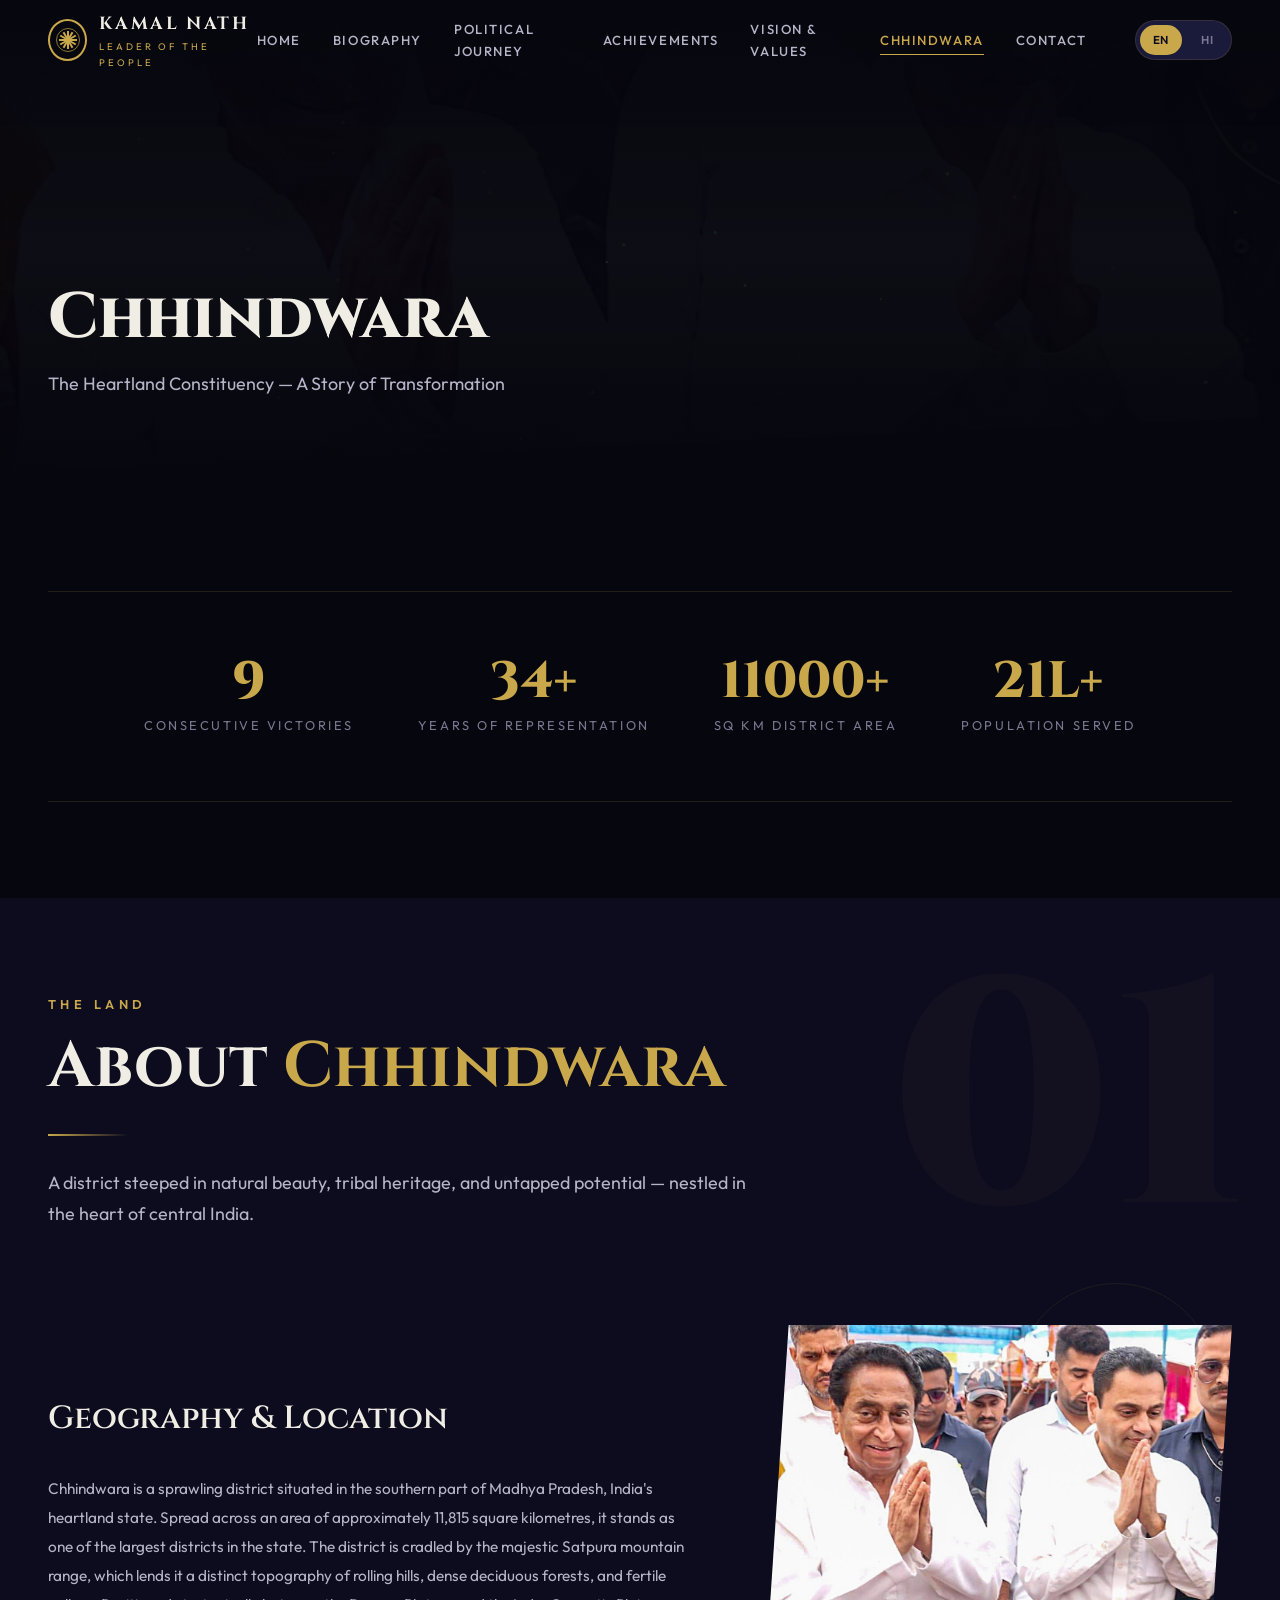
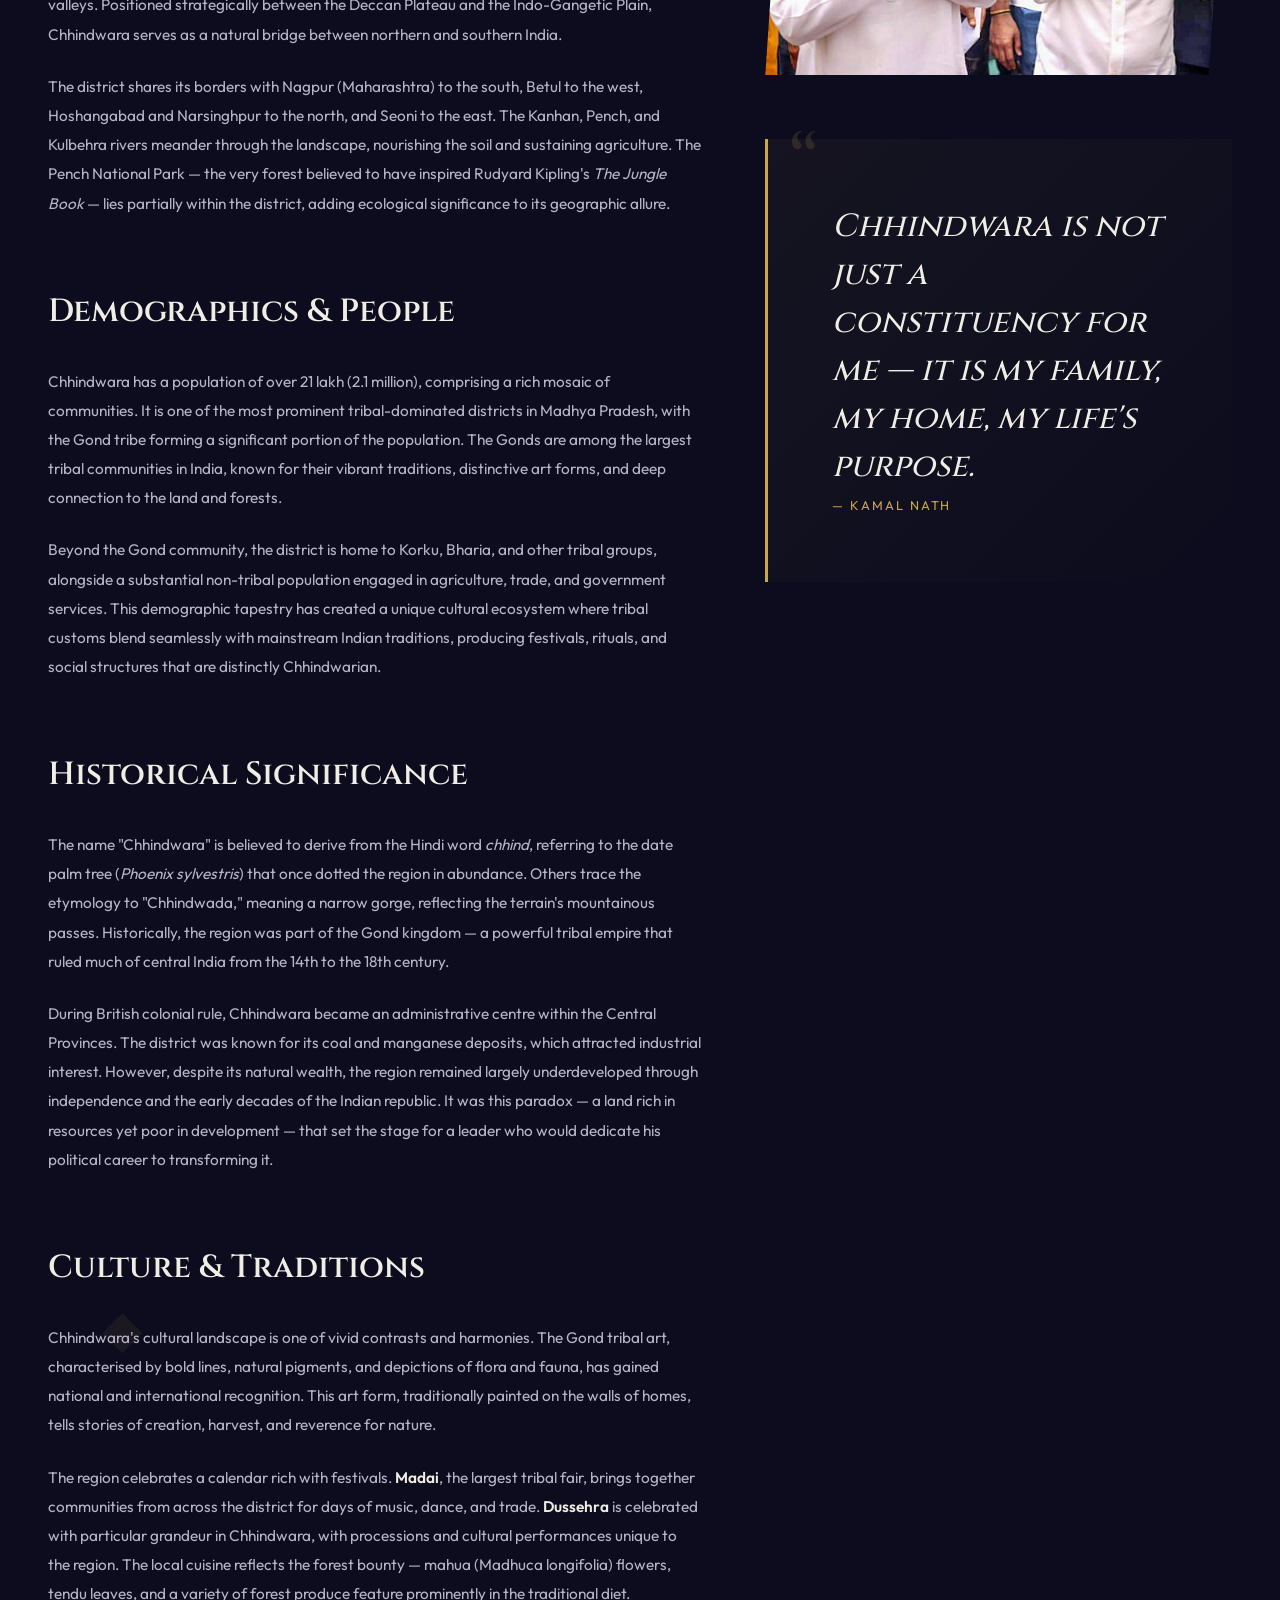
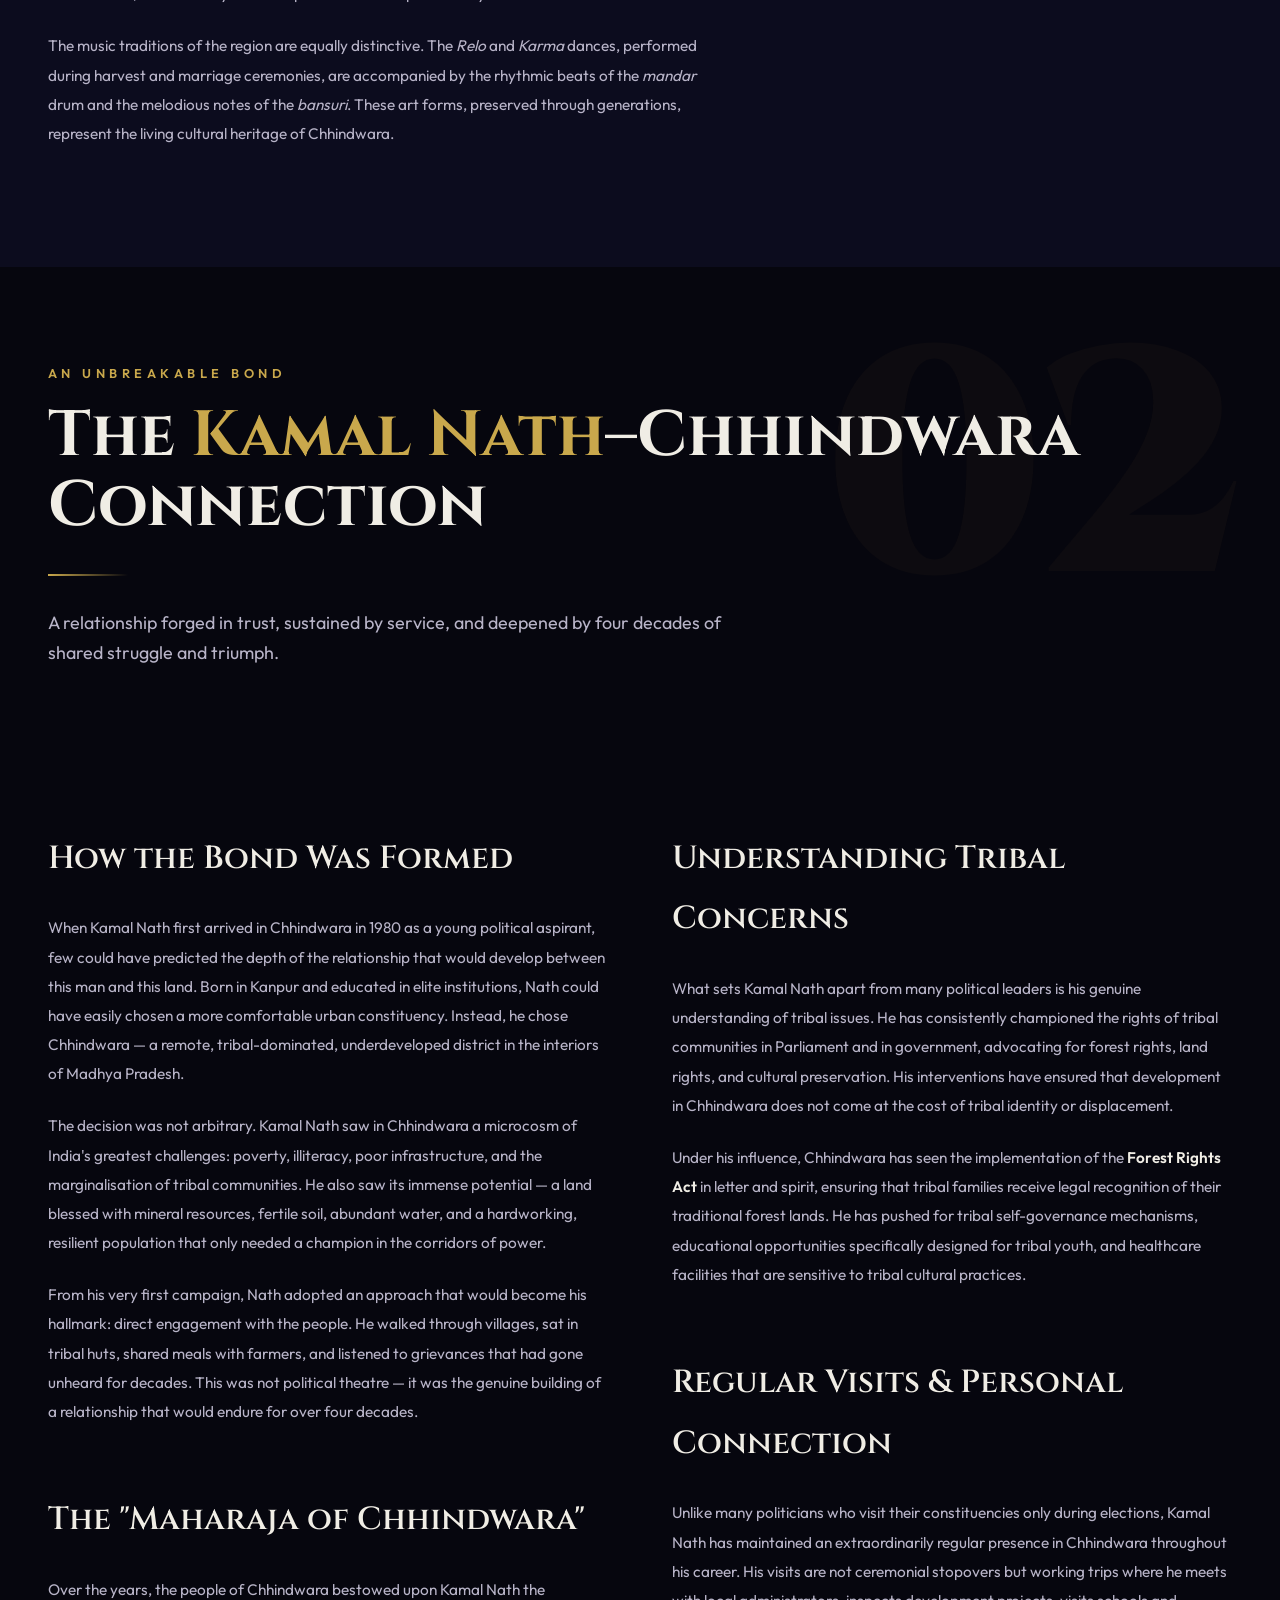
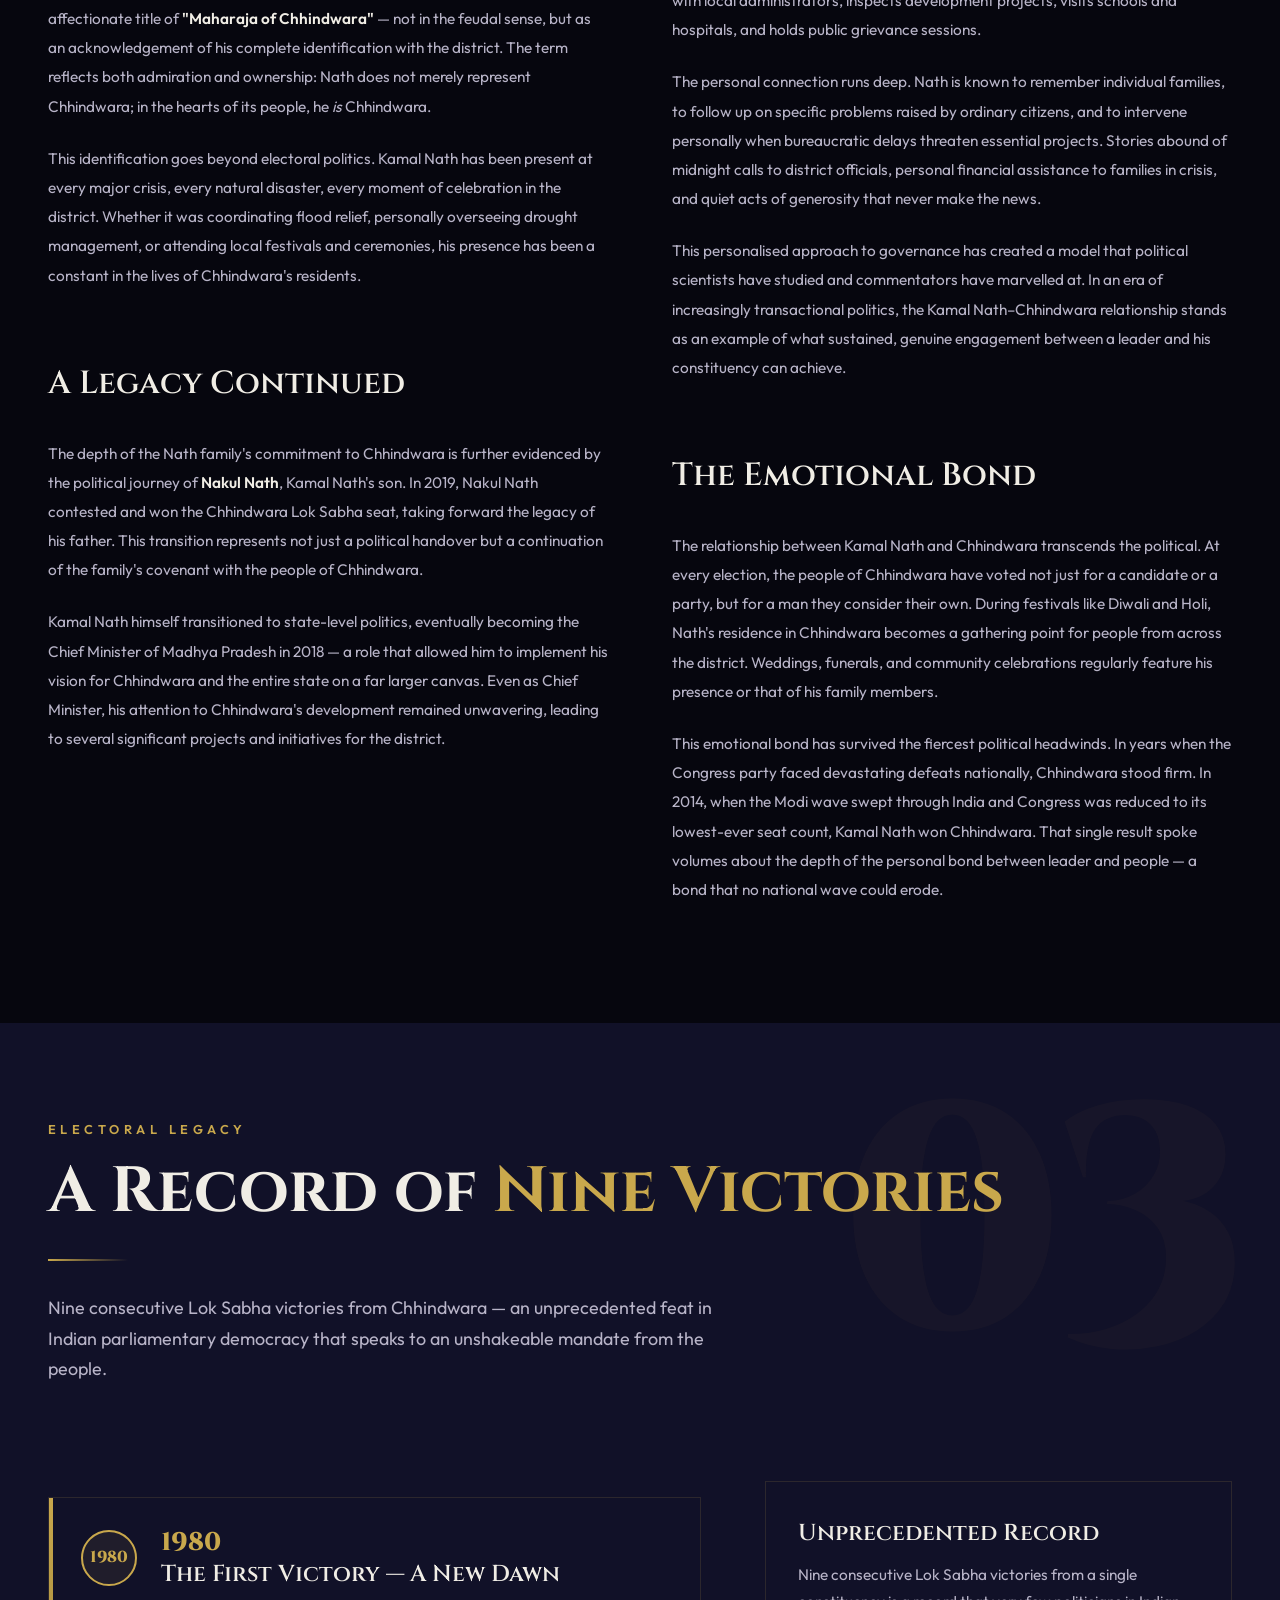
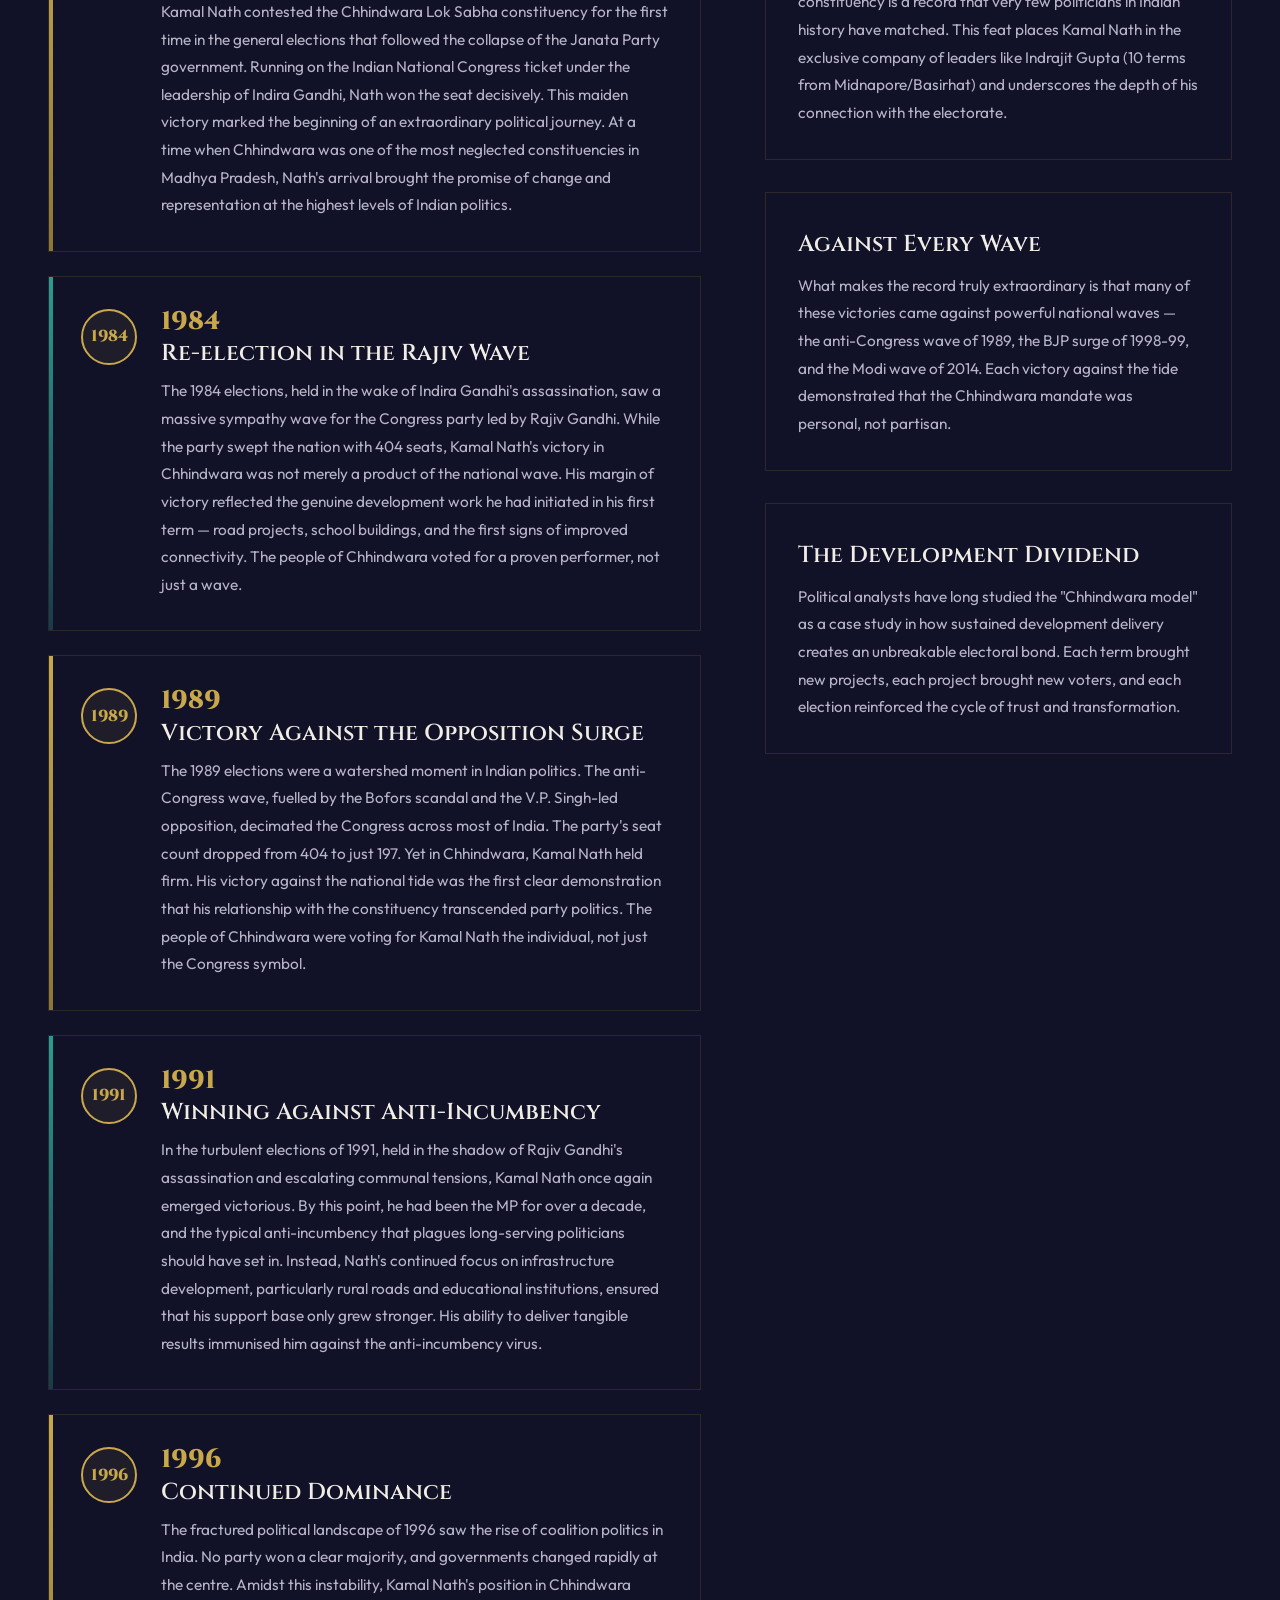
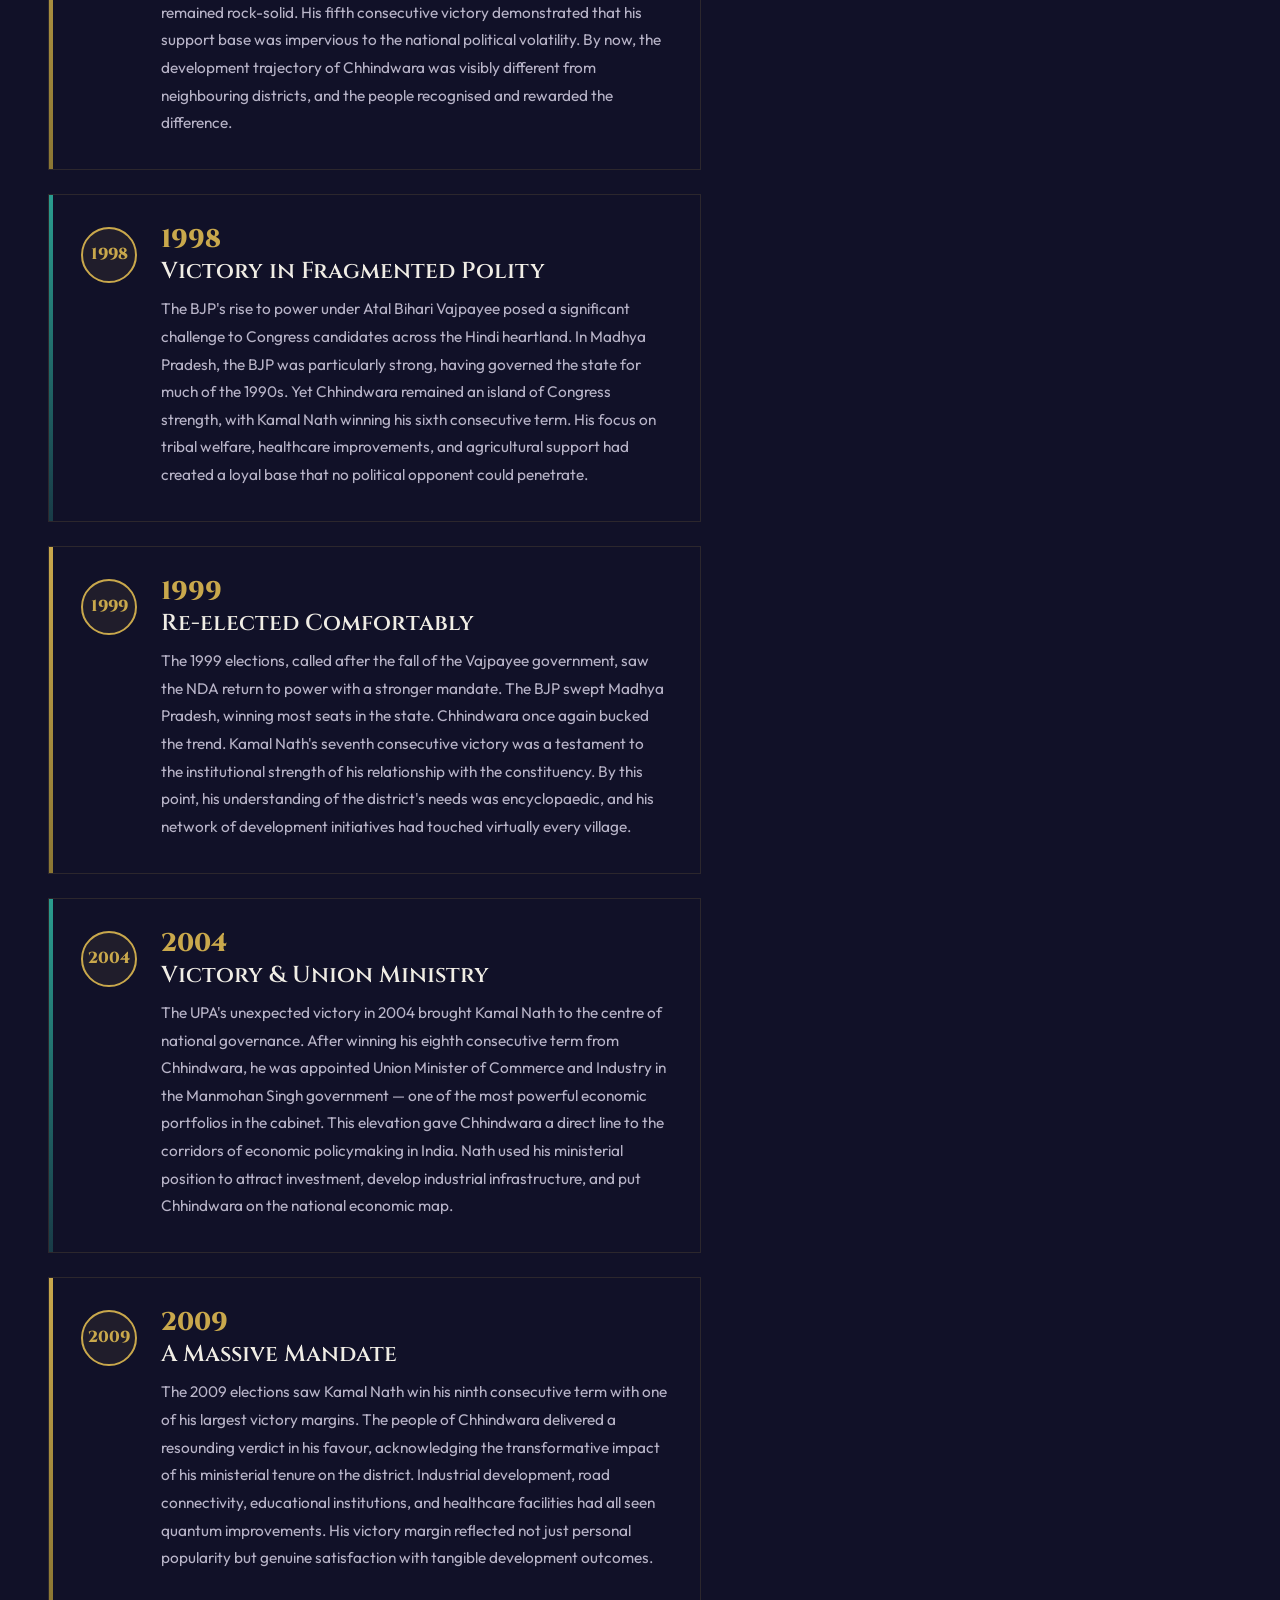
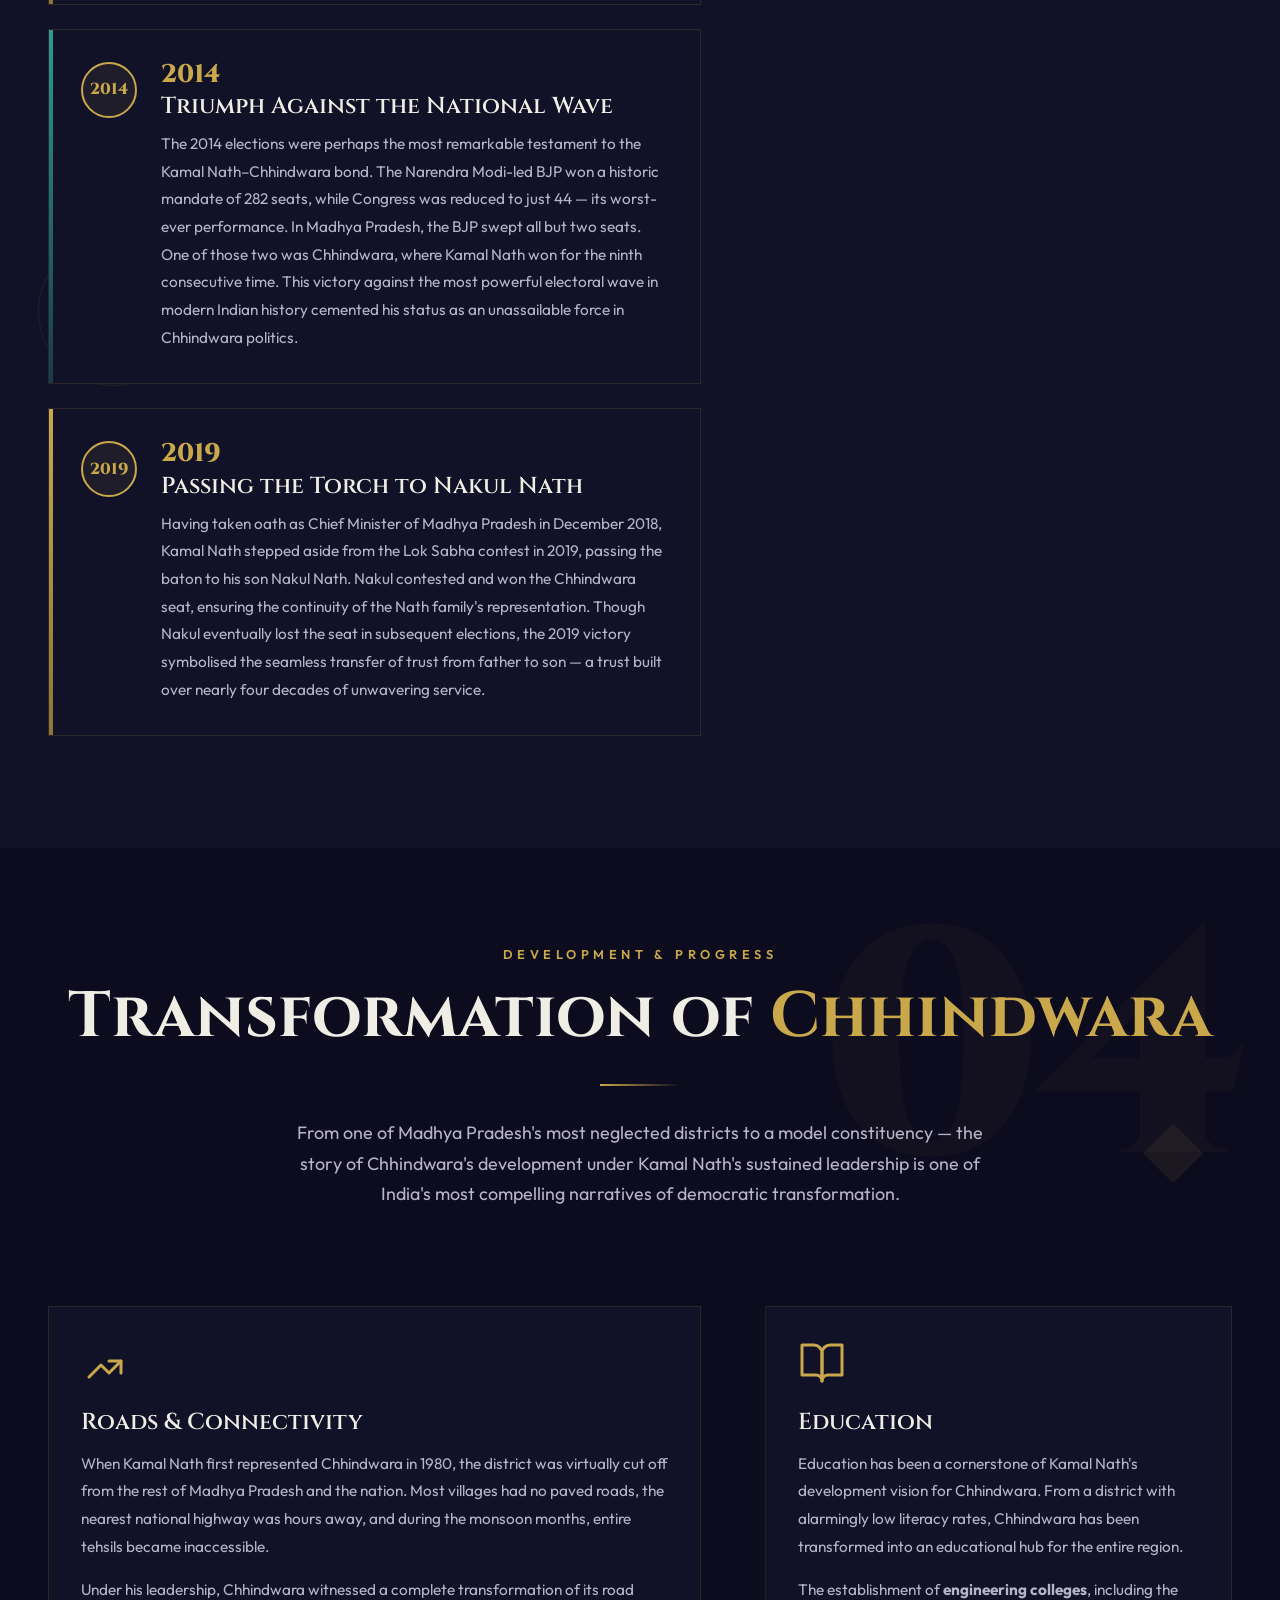
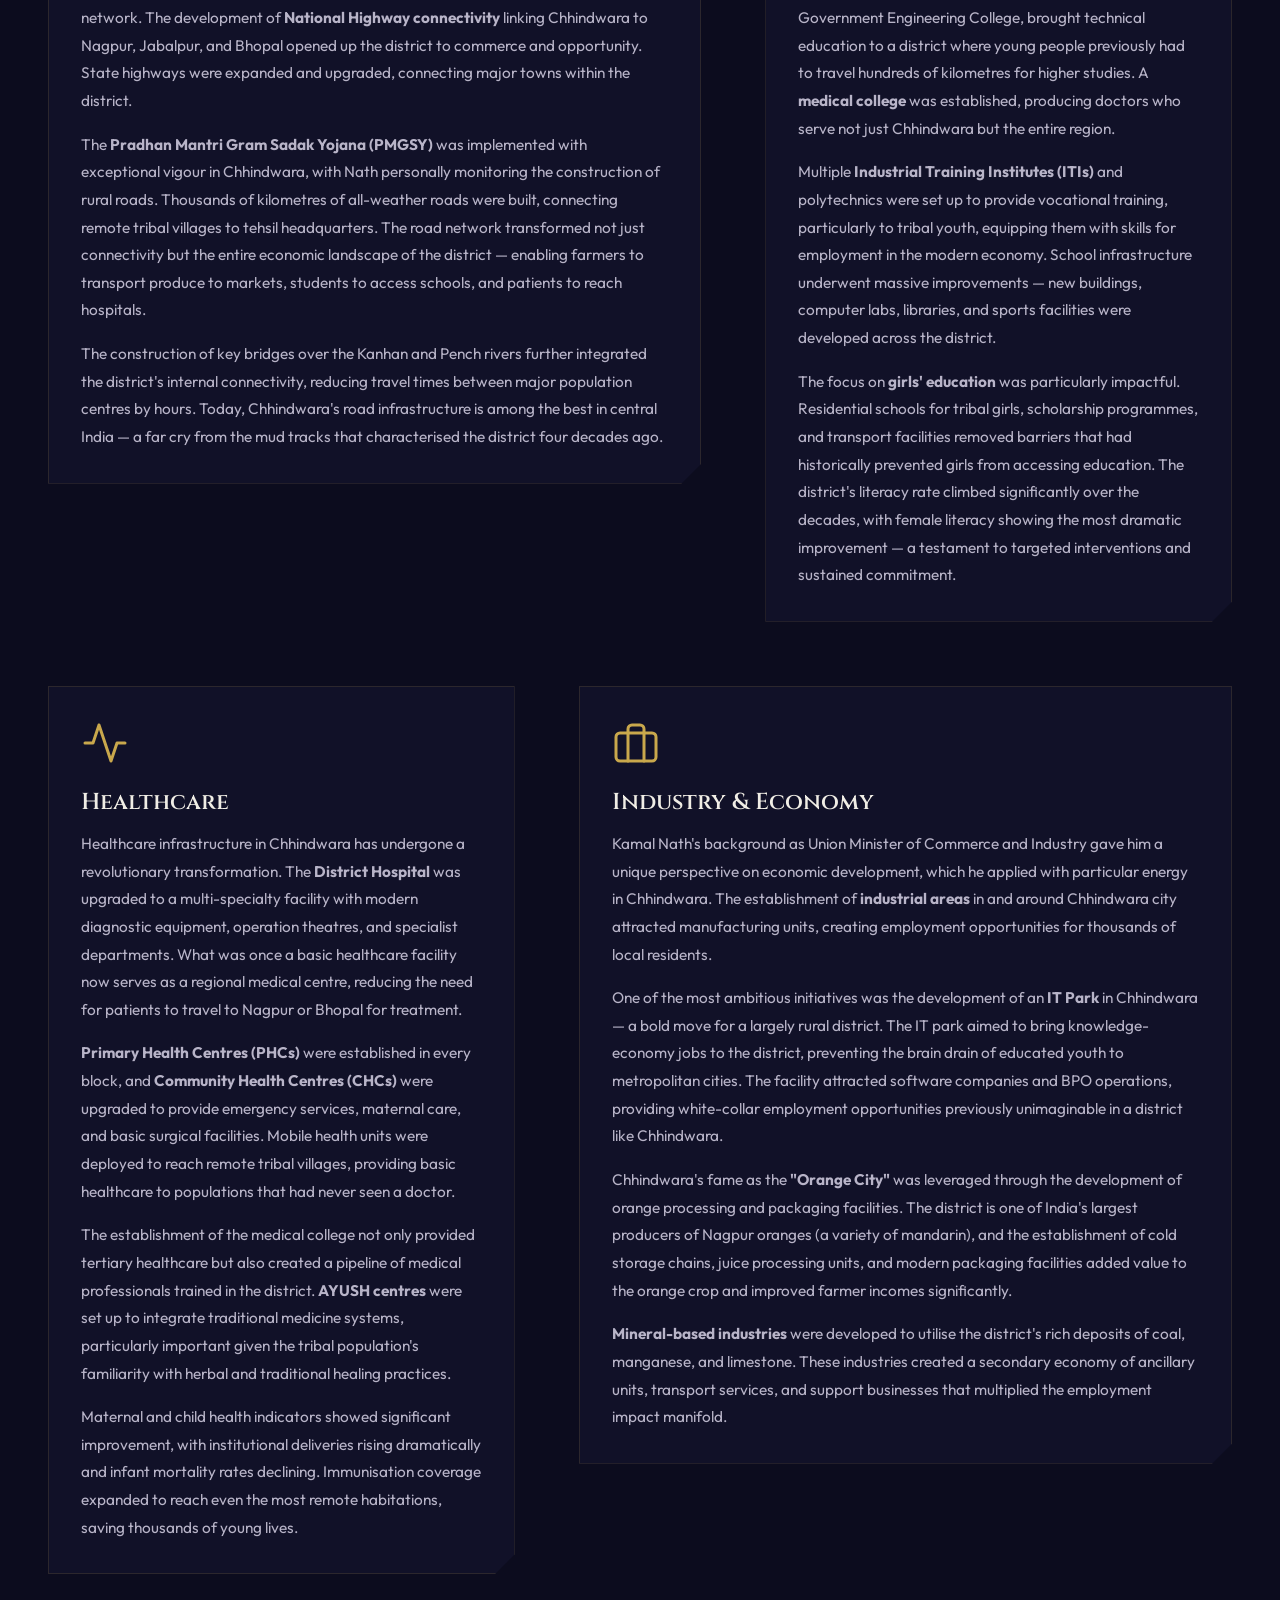
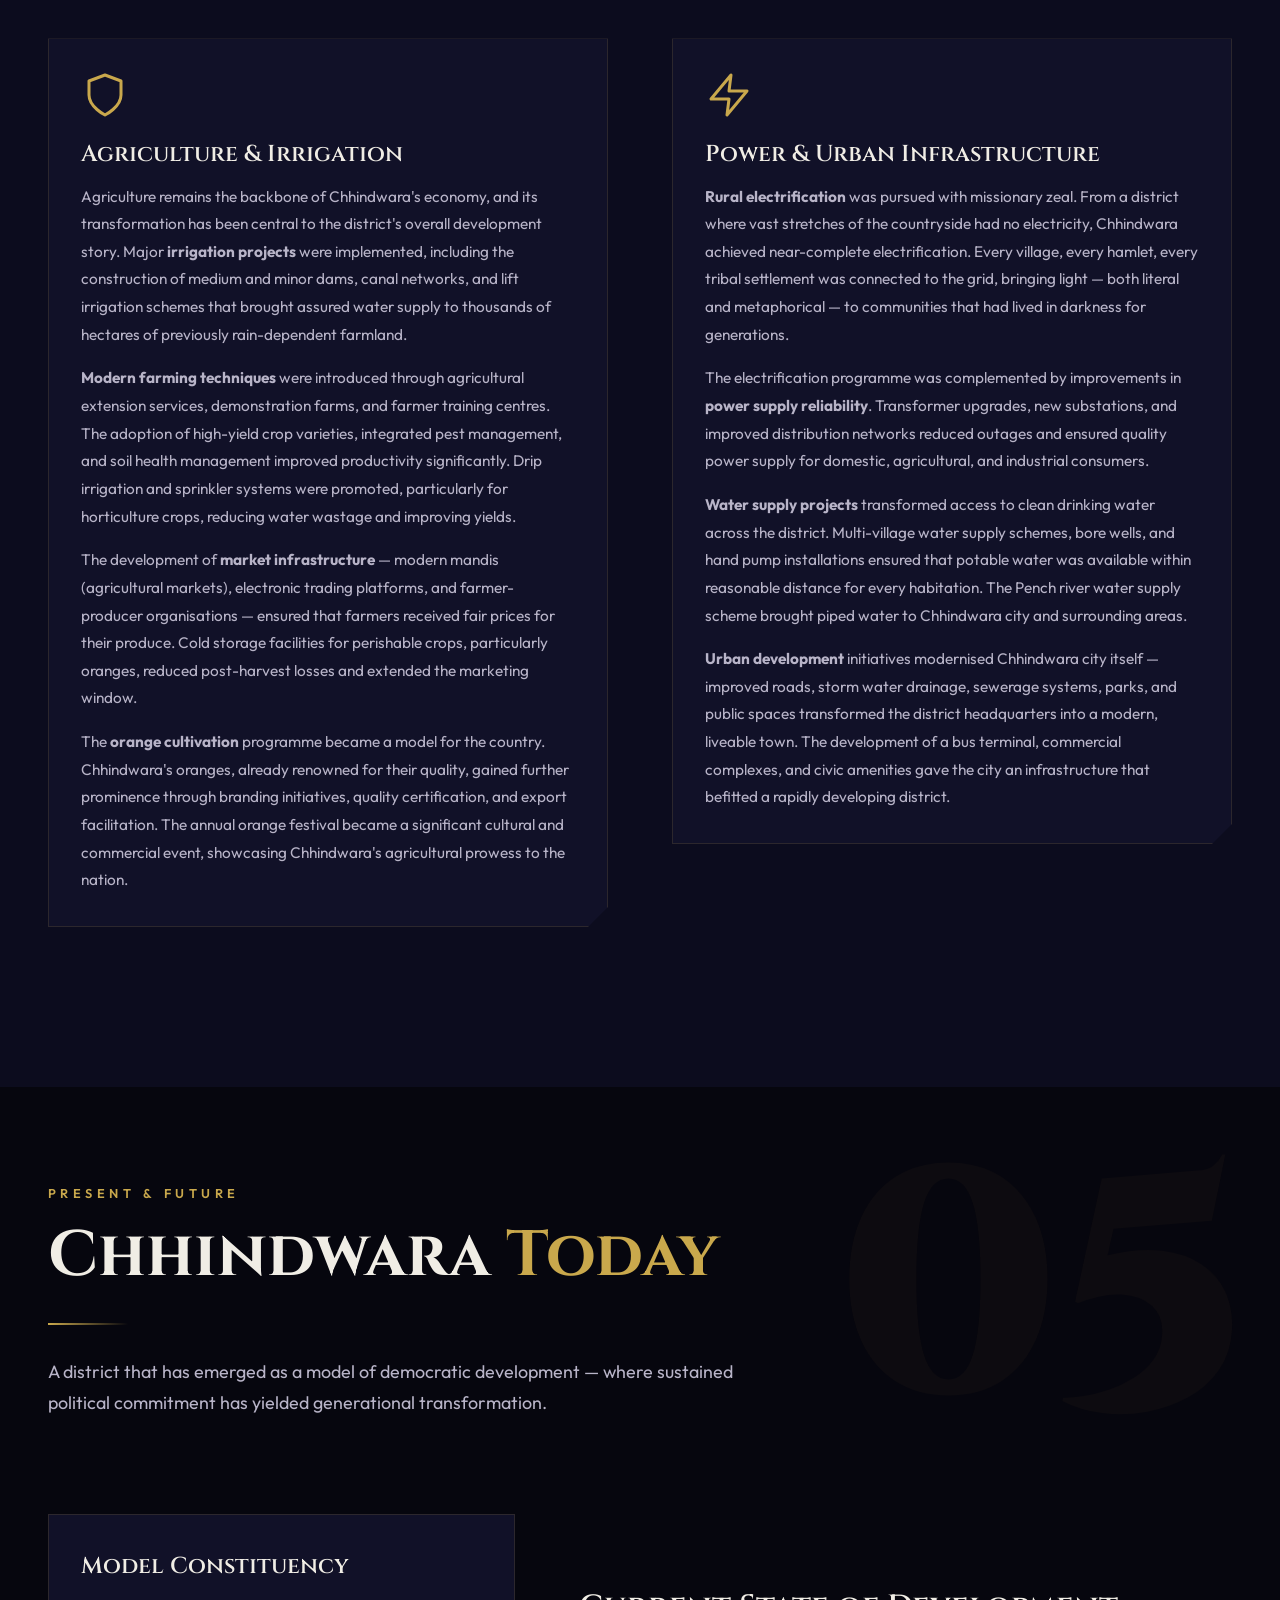
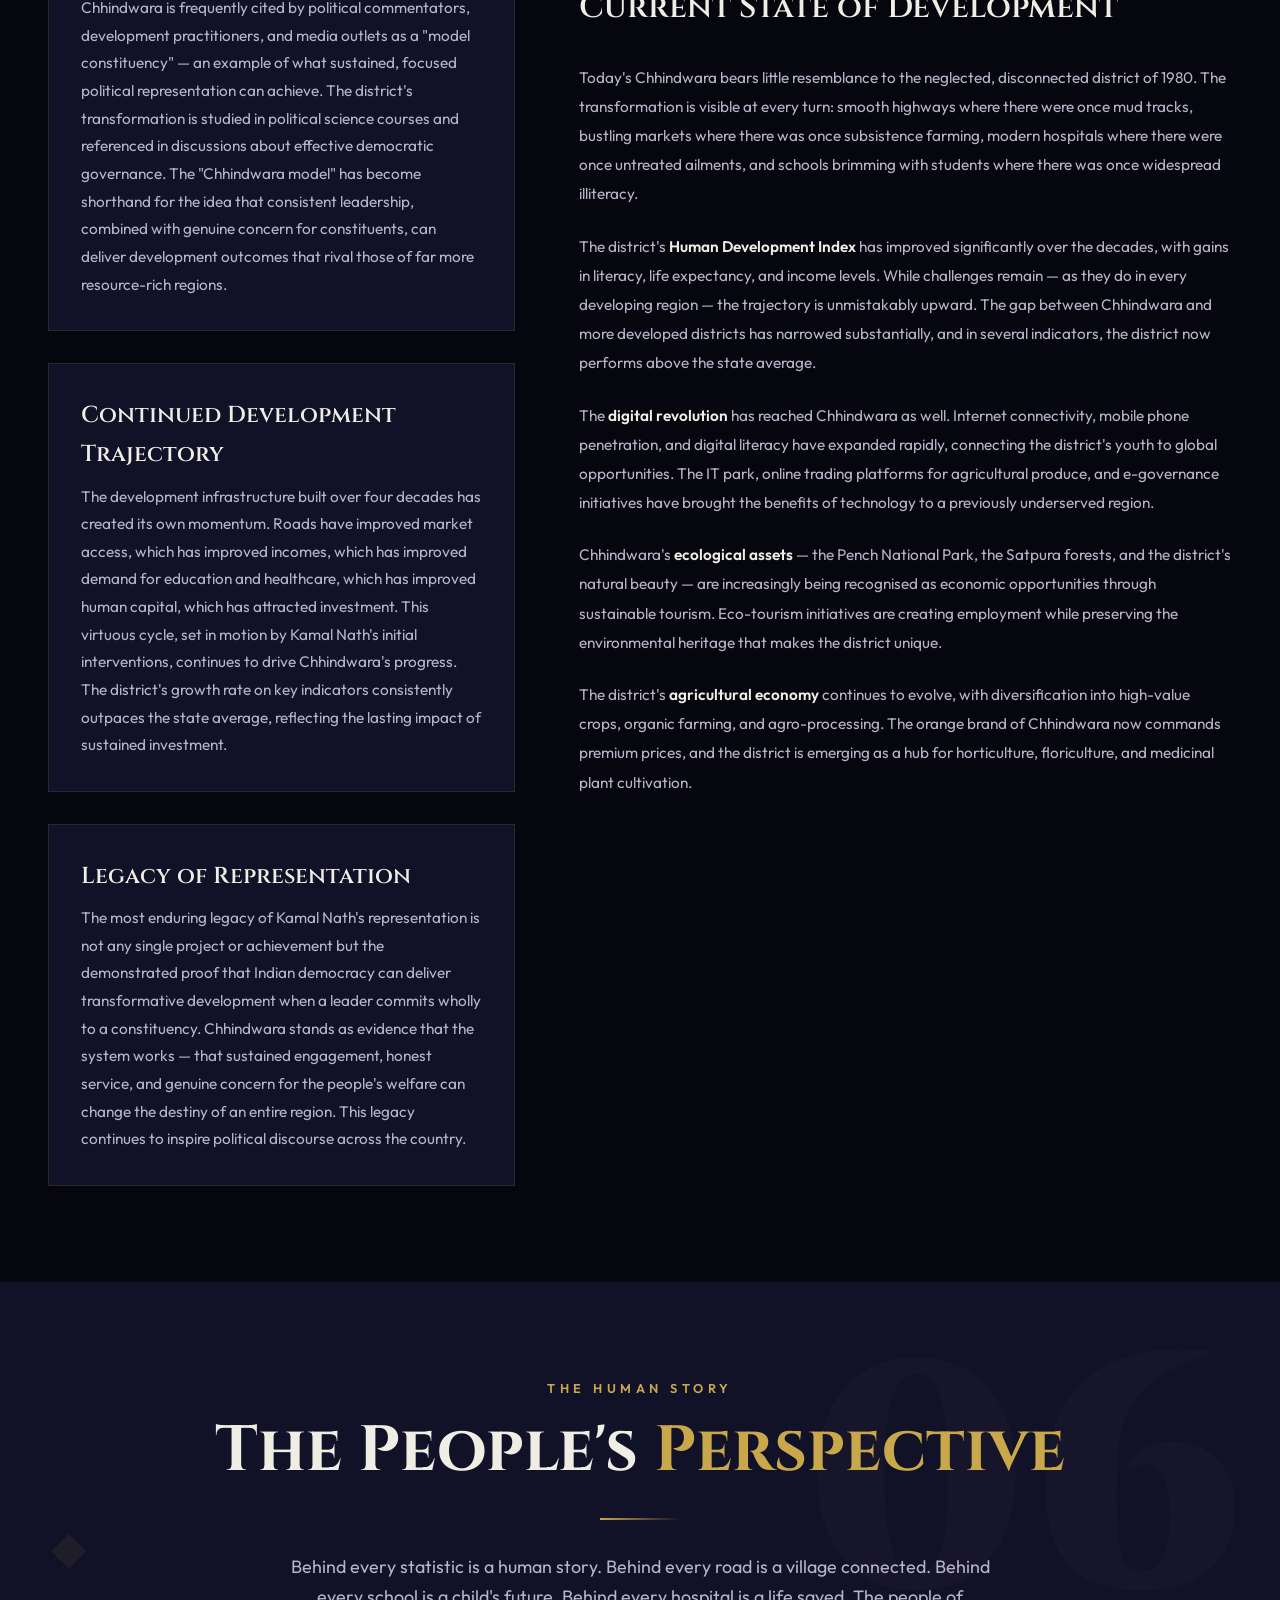
==== commit fee27ae3: "commit" ====
--- a/en/chhindwara.html
+++ b/en/chhindwara.html
@@ -217,82 +217,104 @@
       </div>
 
       <div class="grid-asymmetric">
-        <div class="timeline reveal">
-          <div class="timeline__item">
-            <div class="timeline__dot"></div>
-            <div class="timeline__year">1980</div>
-            <div class="timeline__title">The First Victory &mdash; A New Dawn</div>
-            <div class="timeline__text">Kamal Nath contested the Chhindwara Lok Sabha constituency for the first time in the general elections that followed the collapse of the Janata Party government. Running on the Indian National Congress ticket under the leadership of Indira Gandhi, Nath won the seat decisively. This maiden victory marked the beginning of an extraordinary political journey. At a time when Chhindwara was one of the most neglected constituencies in Madhya Pradesh, Nath's arrival brought the promise of change and representation at the highest levels of Indian politics.</div>
-          </div>
-
-          <div class="timeline__item">
-            <div class="timeline__dot"></div>
-            <div class="timeline__year">1984</div>
-            <div class="timeline__title">Re-election in the Rajiv Wave</div>
-            <div class="timeline__text">The 1984 elections, held in the wake of Indira Gandhi's assassination, saw a massive sympathy wave for the Congress party led by Rajiv Gandhi. While the party swept the nation with 404 seats, Kamal Nath's victory in Chhindwara was not merely a product of the national wave. His margin of victory reflected the genuine development work he had initiated in his first term &mdash; road projects, school buildings, and the first signs of improved connectivity. The people of Chhindwara voted for a proven performer, not just a wave.</div>
-          </div>
-
-          <div class="timeline__item">
-            <div class="timeline__dot"></div>
-            <div class="timeline__year">1989</div>
-            <div class="timeline__title">Victory Against the Opposition Surge</div>
-            <div class="timeline__text">The 1989 elections were a watershed moment in Indian politics. The anti-Congress wave, fuelled by the Bofors scandal and the V.P. Singh-led opposition, decimated the Congress across most of India. The party's seat count dropped from 404 to just 197. Yet in Chhindwara, Kamal Nath held firm. His victory against the national tide was the first clear demonstration that his relationship with the constituency transcended party politics. The people of Chhindwara were voting for Kamal Nath the individual, not just the Congress symbol.</div>
-          </div>
-
-          <div class="timeline__item">
-            <div class="timeline__dot"></div>
-            <div class="timeline__year">1991</div>
-            <div class="timeline__title">Winning Against Anti-Incumbency</div>
-            <div class="timeline__text">In the turbulent elections of 1991, held in the shadow of Rajiv Gandhi's assassination and escalating communal tensions, Kamal Nath once again emerged victorious. By this point, he had been the MP for over a decade, and the typical anti-incumbency that plagues long-serving politicians should have set in. Instead, Nath's continued focus on infrastructure development, particularly rural roads and educational institutions, ensured that his support base only grew stronger. His ability to deliver tangible results immunised him against the anti-incumbency virus.</div>
-          </div>
-
-          <div class="timeline__item">
-            <div class="timeline__dot"></div>
-            <div class="timeline__year">1996</div>
-            <div class="timeline__title">Continued Dominance</div>
-            <div class="timeline__text">The fractured political landscape of 1996 saw the rise of coalition politics in India. No party won a clear majority, and governments changed rapidly at the centre. Amidst this instability, Kamal Nath's position in Chhindwara remained rock-solid. His fifth consecutive victory demonstrated that his support base was impervious to the national political volatility. By now, the development trajectory of Chhindwara was visibly different from neighbouring districts, and the people recognised and rewarded the difference.</div>
-          </div>
-
-          <div class="timeline__item">
-            <div class="timeline__dot"></div>
-            <div class="timeline__year">1998</div>
-            <div class="timeline__title">Victory in Fragmented Polity</div>
-            <div class="timeline__text">The BJP's rise to power under Atal Bihari Vajpayee posed a significant challenge to Congress candidates across the Hindi heartland. In Madhya Pradesh, the BJP was particularly strong, having governed the state for much of the 1990s. Yet Chhindwara remained an island of Congress strength, with Kamal Nath winning his sixth consecutive term. His focus on tribal welfare, healthcare improvements, and agricultural support had created a loyal base that no political opponent could penetrate.</div>
-          </div>
-
-          <div class="timeline__item">
-            <div class="timeline__dot"></div>
-            <div class="timeline__year">1999</div>
-            <div class="timeline__title">Re-elected Comfortably</div>
-            <div class="timeline__text">The 1999 elections, called after the fall of the Vajpayee government, saw the NDA return to power with a stronger mandate. The BJP swept Madhya Pradesh, winning most seats in the state. Chhindwara once again bucked the trend. Kamal Nath's seventh consecutive victory was a testament to the institutional strength of his relationship with the constituency. By this point, his understanding of the district's needs was encyclopaedic, and his network of development initiatives had touched virtually every village.</div>
-          </div>
-
-          <div class="timeline__item">
-            <div class="timeline__dot"></div>
-            <div class="timeline__year">2004</div>
-            <div class="timeline__title">Victory &amp; Union Ministry</div>
-            <div class="timeline__text">The UPA's unexpected victory in 2004 brought Kamal Nath to the centre of national governance. After winning his eighth consecutive term from Chhindwara, he was appointed Union Minister of Commerce and Industry in the Manmohan Singh government &mdash; one of the most powerful economic portfolios in the cabinet. This elevation gave Chhindwara a direct line to the corridors of economic policymaking in India. Nath used his ministerial position to attract investment, develop industrial infrastructure, and put Chhindwara on the national economic map.</div>
-          </div>
-
-          <div class="timeline__item">
-            <div class="timeline__dot"></div>
-            <div class="timeline__year">2009</div>
-            <div class="timeline__title">A Massive Mandate</div>
-            <div class="timeline__text">The 2009 elections saw Kamal Nath win his ninth consecutive term with one of his largest victory margins. The people of Chhindwara delivered a resounding verdict in his favour, acknowledging the transformative impact of his ministerial tenure on the district. Industrial development, road connectivity, educational institutions, and healthcare facilities had all seen quantum improvements. His victory margin reflected not just personal popularity but genuine satisfaction with tangible development outcomes.</div>
-          </div>
-
-          <div class="timeline__item">
-            <div class="timeline__dot"></div>
-            <div class="timeline__year">2014</div>
-            <div class="timeline__title">Triumph Against the National Wave</div>
-            <div class="timeline__text">The 2014 elections were perhaps the most remarkable testament to the Kamal Nath&ndash;Chhindwara bond. The Narendra Modi-led BJP won a historic mandate of 282 seats, while Congress was reduced to just 44 &mdash; its worst-ever performance. In Madhya Pradesh, the BJP swept all but two seats. One of those two was Chhindwara, where Kamal Nath won for the ninth consecutive time. This victory against the most powerful electoral wave in modern Indian history cemented his status as an unassailable force in Chhindwara politics.</div>
-          </div>
-
-          <div class="timeline__item">
-            <div class="timeline__dot"></div>
-            <div class="timeline__year">2019</div>
-            <div class="timeline__title">Passing the Torch to Nakul Nath</div>
-            <div class="timeline__text">Having taken oath as Chief Minister of Madhya Pradesh in December 2018, Kamal Nath stepped aside from the Lok Sabha contest in 2019, passing the baton to his son Nakul Nath. Nakul contested and won the Chhindwara seat, ensuring the continuity of the Nath family's representation. Though Nakul eventually lost the seat in subsequent elections, the 2019 victory symbolised the seamless transfer of trust from father to son &mdash; a trust built over nearly four decades of unwavering service.</div>
+        <div class="milestones">
+          <div class="milestone">
+            <div class="milestone__marker">1980</div>
+            <div class="milestone__body">
+              <div class="milestone__year">1980</div>
+              <div class="milestone__title">The First Victory &mdash; A New Dawn</div>
+              <div class="milestone__text">Kamal Nath contested the Chhindwara Lok Sabha constituency for the first time in the general elections that followed the collapse of the Janata Party government. Running on the Indian National Congress ticket under the leadership of Indira Gandhi, Nath won the seat decisively. This maiden victory marked the beginning of an extraordinary political journey. At a time when Chhindwara was one of the most neglected constituencies in Madhya Pradesh, Nath's arrival brought the promise of change and representation at the highest levels of Indian politics.</div>
+            </div>
+          </div>
+
+          <div class="milestone">
+            <div class="milestone__marker">1984</div>
+            <div class="milestone__body">
+              <div class="milestone__year">1984</div>
+              <div class="milestone__title">Re-election in the Rajiv Wave</div>
+              <div class="milestone__text">The 1984 elections, held in the wake of Indira Gandhi's assassination, saw a massive sympathy wave for the Congress party led by Rajiv Gandhi. While the party swept the nation with 404 seats, Kamal Nath's victory in Chhindwara was not merely a product of the national wave. His margin of victory reflected the genuine development work he had initiated in his first term &mdash; road projects, school buildings, and the first signs of improved connectivity. The people of Chhindwara voted for a proven performer, not just a wave.</div>
+            </div>
+          </div>
+
+          <div class="milestone">
+            <div class="milestone__marker">1989</div>
+            <div class="milestone__body">
+              <div class="milestone__year">1989</div>
+              <div class="milestone__title">Victory Against the Opposition Surge</div>
+              <div class="milestone__text">The 1989 elections were a watershed moment in Indian politics. The anti-Congress wave, fuelled by the Bofors scandal and the V.P. Singh-led opposition, decimated the Congress across most of India. The party's seat count dropped from 404 to just 197. Yet in Chhindwara, Kamal Nath held firm. His victory against the national tide was the first clear demonstration that his relationship with the constituency transcended party politics. The people of Chhindwara were voting for Kamal Nath the individual, not just the Congress symbol.</div>
+            </div>
+          </div>
+
+          <div class="milestone">
+            <div class="milestone__marker">1991</div>
+            <div class="milestone__body">
+              <div class="milestone__year">1991</div>
+              <div class="milestone__title">Winning Against Anti-Incumbency</div>
+              <div class="milestone__text">In the turbulent elections of 1991, held in the shadow of Rajiv Gandhi's assassination and escalating communal tensions, Kamal Nath once again emerged victorious. By this point, he had been the MP for over a decade, and the typical anti-incumbency that plagues long-serving politicians should have set in. Instead, Nath's continued focus on infrastructure development, particularly rural roads and educational institutions, ensured that his support base only grew stronger. His ability to deliver tangible results immunised him against the anti-incumbency virus.</div>
+            </div>
+          </div>
+
+          <div class="milestone">
+            <div class="milestone__marker">1996</div>
+            <div class="milestone__body">
+              <div class="milestone__year">1996</div>
+              <div class="milestone__title">Continued Dominance</div>
+              <div class="milestone__text">The fractured political landscape of 1996 saw the rise of coalition politics in India. No party won a clear majority, and governments changed rapidly at the centre. Amidst this instability, Kamal Nath's position in Chhindwara remained rock-solid. His fifth consecutive victory demonstrated that his support base was impervious to the national political volatility. By now, the development trajectory of Chhindwara was visibly different from neighbouring districts, and the people recognised and rewarded the difference.</div>
+            </div>
+          </div>
+
+          <div class="milestone">
+            <div class="milestone__marker">1998</div>
+            <div class="milestone__body">
+              <div class="milestone__year">1998</div>
+              <div class="milestone__title">Victory in Fragmented Polity</div>
+              <div class="milestone__text">The BJP's rise to power under Atal Bihari Vajpayee posed a significant challenge to Congress candidates across the Hindi heartland. In Madhya Pradesh, the BJP was particularly strong, having governed the state for much of the 1990s. Yet Chhindwara remained an island of Congress strength, with Kamal Nath winning his sixth consecutive term. His focus on tribal welfare, healthcare improvements, and agricultural support had created a loyal base that no political opponent could penetrate.</div>
+            </div>
+          </div>
+
+          <div class="milestone">
+            <div class="milestone__marker">1999</div>
+            <div class="milestone__body">
+              <div class="milestone__year">1999</div>
+              <div class="milestone__title">Re-elected Comfortably</div>
+              <div class="milestone__text">The 1999 elections, called after the fall of the Vajpayee government, saw the NDA return to power with a stronger mandate. The BJP swept Madhya Pradesh, winning most seats in the state. Chhindwara once again bucked the trend. Kamal Nath's seventh consecutive victory was a testament to the institutional strength of his relationship with the constituency. By this point, his understanding of the district's needs was encyclopaedic, and his network of development initiatives had touched virtually every village.</div>
+            </div>
+          </div>
+
+          <div class="milestone">
+            <div class="milestone__marker">2004</div>
+            <div class="milestone__body">
+              <div class="milestone__year">2004</div>
+              <div class="milestone__title">Victory &amp; Union Ministry</div>
+              <div class="milestone__text">The UPA's unexpected victory in 2004 brought Kamal Nath to the centre of national governance. After winning his eighth consecutive term from Chhindwara, he was appointed Union Minister of Commerce and Industry in the Manmohan Singh government &mdash; one of the most powerful economic portfolios in the cabinet. This elevation gave Chhindwara a direct line to the corridors of economic policymaking in India. Nath used his ministerial position to attract investment, develop industrial infrastructure, and put Chhindwara on the national economic map.</div>
+            </div>
+          </div>
+
+          <div class="milestone">
+            <div class="milestone__marker">2009</div>
+            <div class="milestone__body">
+              <div class="milestone__year">2009</div>
+              <div class="milestone__title">A Massive Mandate</div>
+              <div class="milestone__text">The 2009 elections saw Kamal Nath win his ninth consecutive term with one of his largest victory margins. The people of Chhindwara delivered a resounding verdict in his favour, acknowledging the transformative impact of his ministerial tenure on the district. Industrial development, road connectivity, educational institutions, and healthcare facilities had all seen quantum improvements. His victory margin reflected not just personal popularity but genuine satisfaction with tangible development outcomes.</div>
+            </div>
+          </div>
+
+          <div class="milestone">
+            <div class="milestone__marker">2014</div>
+            <div class="milestone__body">
+              <div class="milestone__year">2014</div>
+              <div class="milestone__title">Triumph Against the National Wave</div>
+              <div class="milestone__text">The 2014 elections were perhaps the most remarkable testament to the Kamal Nath&ndash;Chhindwara bond. The Narendra Modi-led BJP won a historic mandate of 282 seats, while Congress was reduced to just 44 &mdash; its worst-ever performance. In Madhya Pradesh, the BJP swept all but two seats. One of those two was Chhindwara, where Kamal Nath won for the ninth consecutive time. This victory against the most powerful electoral wave in modern Indian history cemented his status as an unassailable force in Chhindwara politics.</div>
+            </div>
+          </div>
+
+          <div class="milestone">
+            <div class="milestone__marker">2019</div>
+            <div class="milestone__body">
+              <div class="milestone__year">2019</div>
+              <div class="milestone__title">Passing the Torch to Nakul Nath</div>
+              <div class="milestone__text">Having taken oath as Chief Minister of Madhya Pradesh in December 2018, Kamal Nath stepped aside from the Lok Sabha contest in 2019, passing the baton to his son Nakul Nath. Nakul contested and won the Chhindwara seat, ensuring the continuity of the Nath family's representation. Though Nakul eventually lost the seat in subsequent elections, the 2019 victory symbolised the seamless transfer of trust from father to son &mdash; a trust built over nearly four decades of unwavering service.</div>
+            </div>
           </div>
         </div>
 
--- a/css/style.css
+++ b/css/style.css
@@ -533,6 +533,8 @@
 .section__container {
   max-width: var(--container-max);
   margin: 0 auto;
+  position: relative;
+  z-index: 1;
 }
 
 .section__container--narrow {
@@ -707,79 +709,113 @@
   right: 15px;
 }
 
-/* --- Timeline --- */
-.timeline {
-  position: relative;
-  padding-left: 60px;
-}
-
-.timeline::before {
+/* --- Milestone Cards --- */
+.milestones {
+  display: flex;
+  flex-direction: column;
+  gap: 1.5rem;
+  max-width: 900px;
+  margin: 0 auto;
+  padding: 1rem 0;
+  position: relative;
+  z-index: 1;
+}
+
+.milestone {
+  display: flex;
+  gap: 1.5rem;
+  align-items: flex-start;
+  background: var(--color-surface);
+  border: 1px solid var(--color-border);
+  padding: 2rem;
+  position: relative;
+  overflow: hidden;
+  transition: border-color 0.3s ease, box-shadow 0.3s ease, transform 0.3s ease;
+}
+
+.milestone:hover {
+  border-color: var(--color-gold-dim);
+  box-shadow: 0 8px 40px rgba(0, 0, 0, 0.3);
+  transform: translateY(-3px);
+}
+
+.milestone::before {
   content: '';
   position: absolute;
-  left: 24px;
   top: 0;
-  bottom: 0;
-  width: 2px;
-  background: linear-gradient(180deg, var(--color-gold), var(--color-gold-dim), transparent);
-}
-
-.timeline__item {
-  position: relative;
-  margin-bottom: var(--space-lg);
-  opacity: 0;
-  transform: translateX(-30px);
-}
-
-.timeline__dot {
-  position: absolute;
-  left: -44px;
-  top: 6px;
-  width: 14px;
-  height: 14px;
+  left: 0;
+  width: 4px;
+  height: 100%;
+  background: linear-gradient(180deg, var(--color-gold), var(--color-gold-dim));
+}
+
+.milestone:nth-child(even)::before {
+  background: linear-gradient(180deg, var(--color-accent-teal), rgba(42, 157, 143, 0.3));
+}
+
+.milestone__marker {
+  flex-shrink: 0;
+  width: 56px;
+  height: 56px;
+  display: flex;
+  align-items: center;
+  justify-content: center;
   border: 2px solid var(--color-gold);
   border-radius: 50%;
-  background: var(--color-deep);
-  z-index: 1;
-}
-
-.timeline__dot::after {
-  content: '';
-  position: absolute;
-  top: 50%;
-  left: 50%;
-  transform: translate(-50%, -50%);
-  width: 6px;
-  height: 6px;
-  border-radius: 50%;
-  background: var(--color-gold);
-  opacity: 0;
-  transition: opacity var(--duration-fast) ease;
-}
-
-.timeline__item:hover .timeline__dot::after {
-  opacity: 1;
-}
-
-.timeline__year {
-  font-family: var(--font-display);
-  font-size: var(--fs-h4);
-  font-weight: 700;
-  color: var(--color-gold);
-  margin-bottom: 0.25rem;
-}
-
-.timeline__title {
+  font-family: var(--font-display);
+  font-size: 1rem;
+  font-weight: 800;
+  color: var(--color-gold);
+  background: rgba(201, 168, 76, 0.08);
+  transition: background 0.3s ease, box-shadow 0.3s ease;
+}
+
+.milestone:hover .milestone__marker {
+  background: rgba(201, 168, 76, 0.2);
+  box-shadow: 0 0 20px rgba(201, 168, 76, 0.3);
+}
+
+.milestone__body {
+  flex: 1;
+  min-width: 0;
+}
+
+.milestone__year {
+  font-family: var(--font-display);
+  font-size: clamp(1.4rem, 2vw, 1.8rem);
+  font-weight: 800;
+  color: var(--color-gold);
+  margin-bottom: 0.3rem;
+  line-height: 1;
+}
+
+.milestone__title {
   font-family: var(--font-display);
   font-size: var(--fs-h4);
   font-weight: 600;
   color: var(--color-text-primary);
   margin-bottom: 0.5rem;
-}
-
-.timeline__text {
+  line-height: 1.3;
+}
+
+.milestone__text {
   font-size: var(--fs-body);
   color: var(--color-text-secondary);
   line-height: 1.8;
+}
+
+@media (max-width: 600px) {
+  .milestone {
+    flex-direction: column;
+    gap: 1rem;
+    padding: 1.5rem;
+  }
+
+  .milestone__marker {
+    width: 44px;
+    height: 44px;
+    font-size: 0.85rem;
+  }
 }
 
 /* --- Quote Block --- */
@@ -1162,6 +1198,18 @@
 .reveal-delay-3 { transition-delay: 0.3s; }
 .reveal-delay-4 { transition-delay: 0.4s; }
 .reveal-delay-5 { transition-delay: 0.5s; }
+
+/* Safety: if JS never adds .visible, reveal content after 0.5s so nothing stays hidden */
+@keyframes reveal-fallback {
+  to { opacity: 1; transform: none; }
+}
+.reveal {
+  animation: reveal-fallback 0.8s ease forwards;
+  animation-delay: 0.5s;
+}
+.reveal.visible {
+  animation: none;
+}
 
 /* --- Gold Separator --- */
 .gold-sep {
@@ -1475,18 +1523,6 @@
 
   .grid-thirds {
     grid-template-columns: 1fr;
-  }
-
-  .timeline {
-    padding-left: 40px;
-  }
-
-  .timeline::before {
-    left: 14px;
-  }
-
-  .timeline__dot {
-    left: -33px;
   }
 
   .stats-row {
